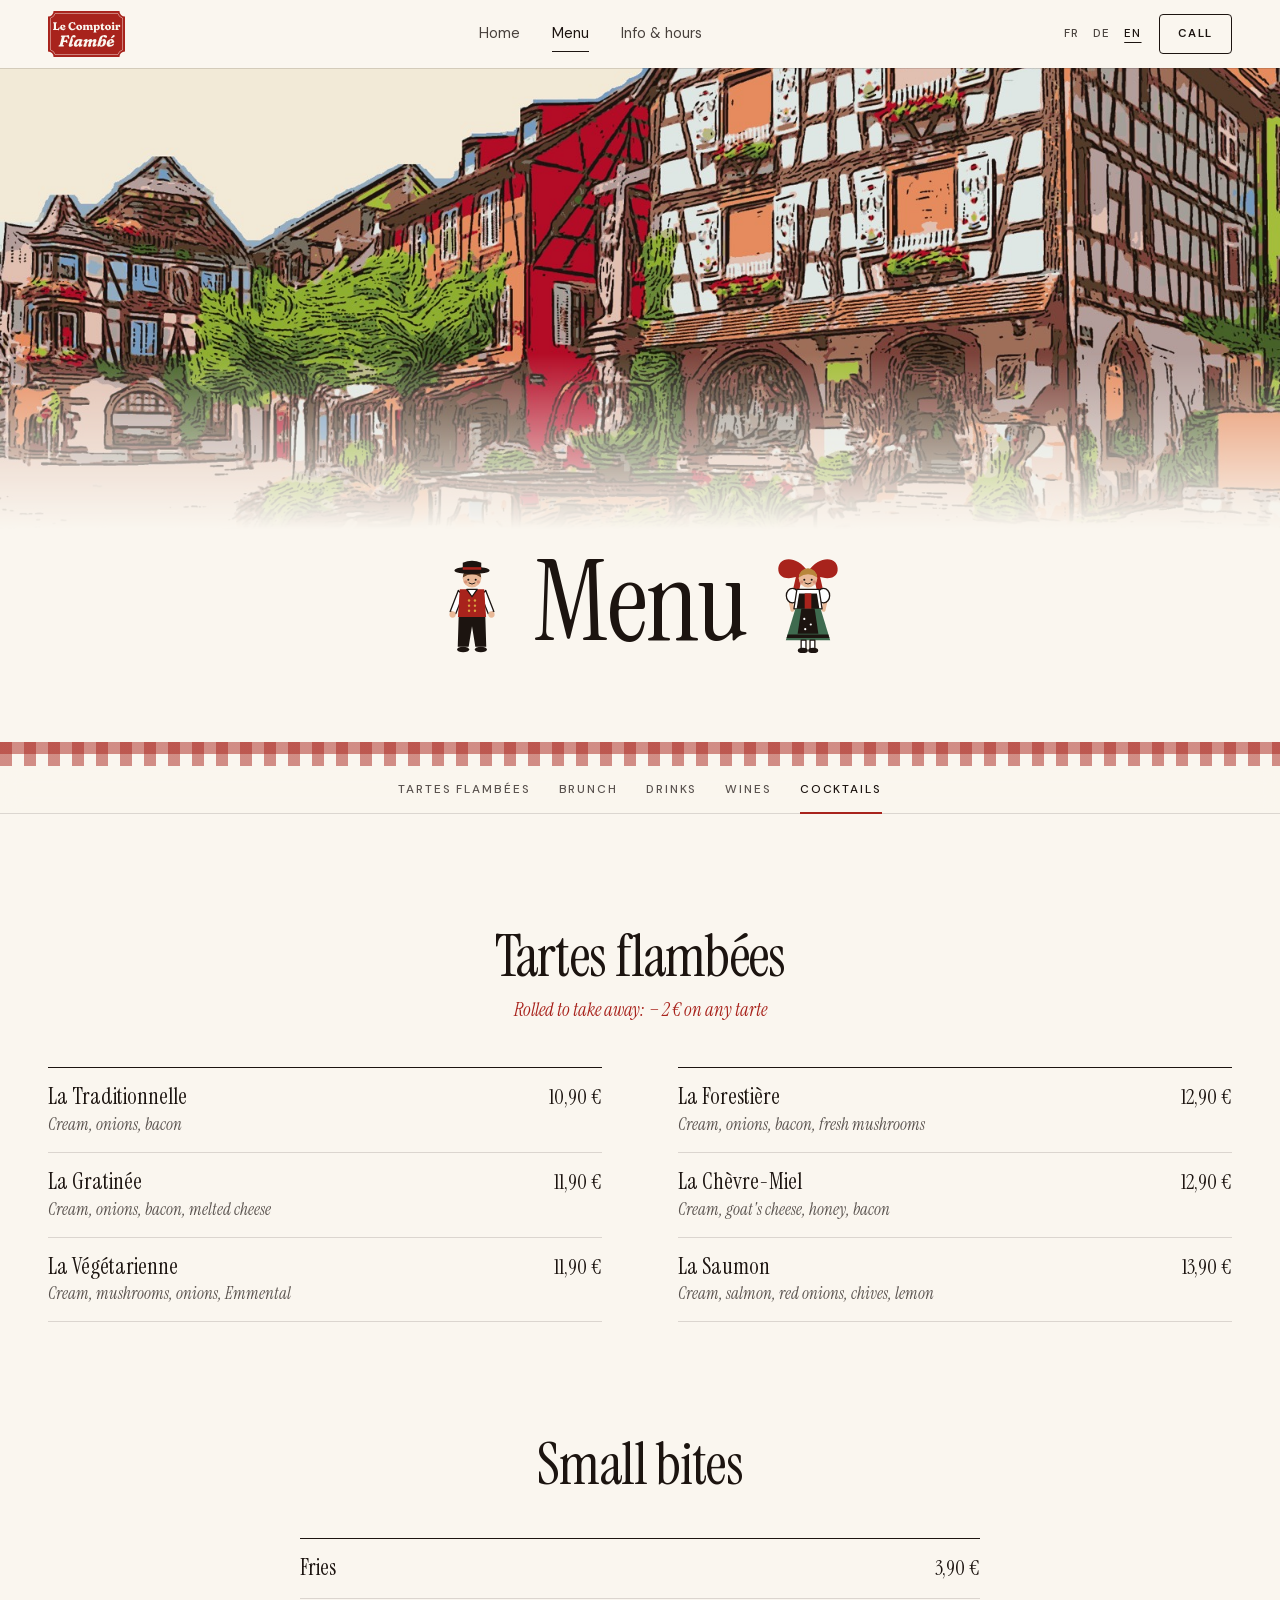
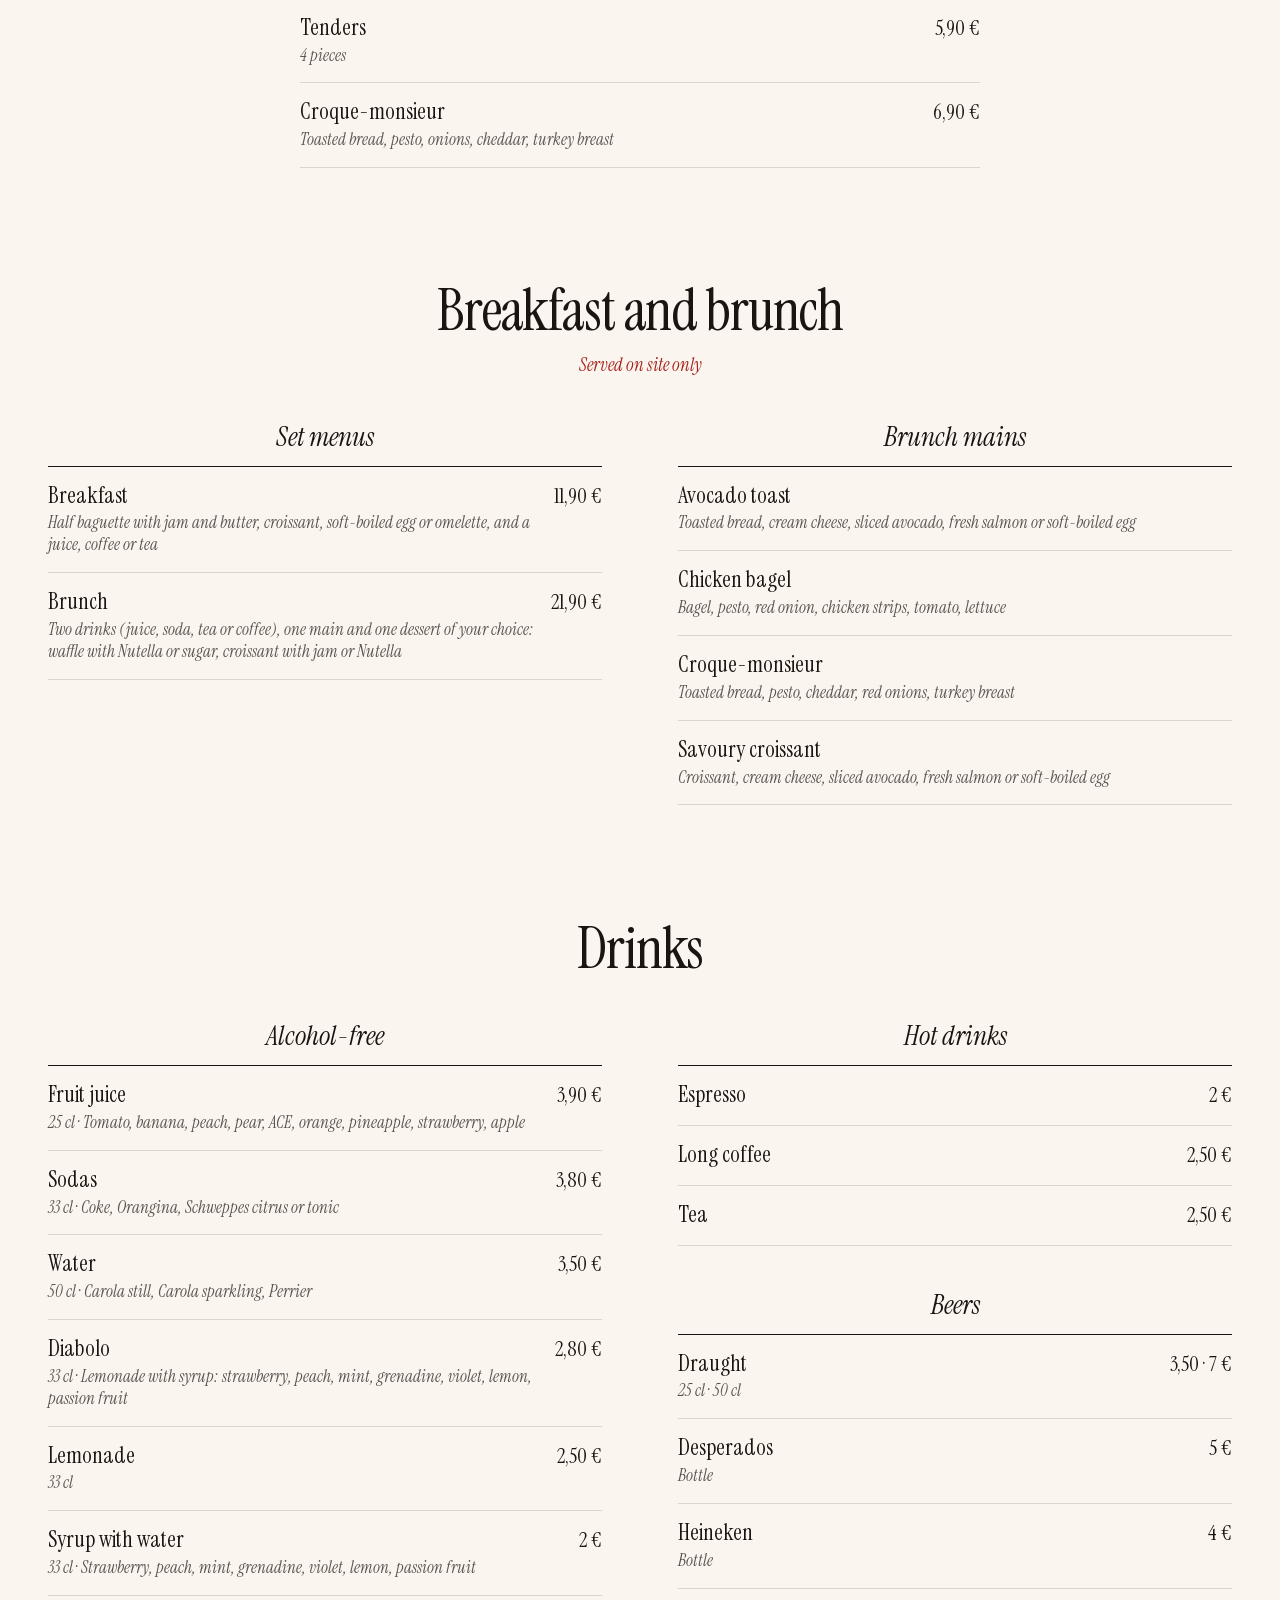
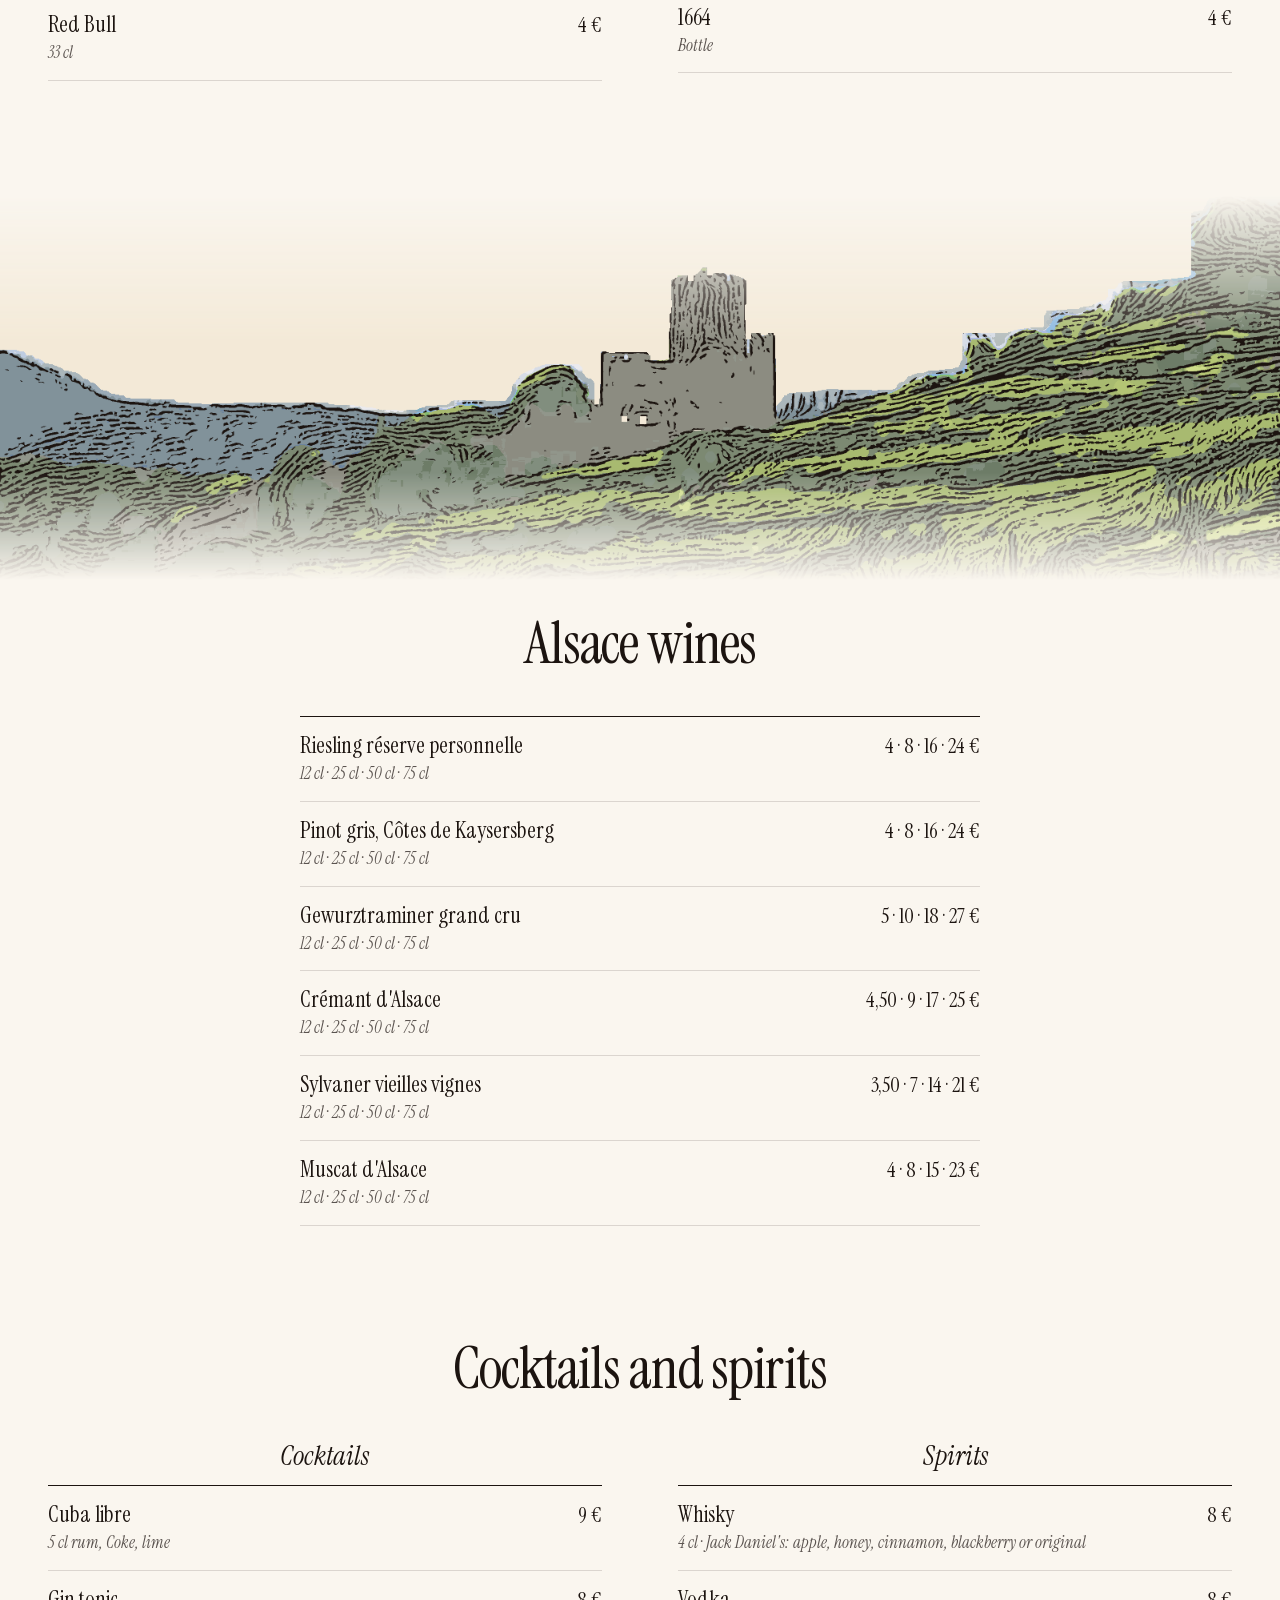
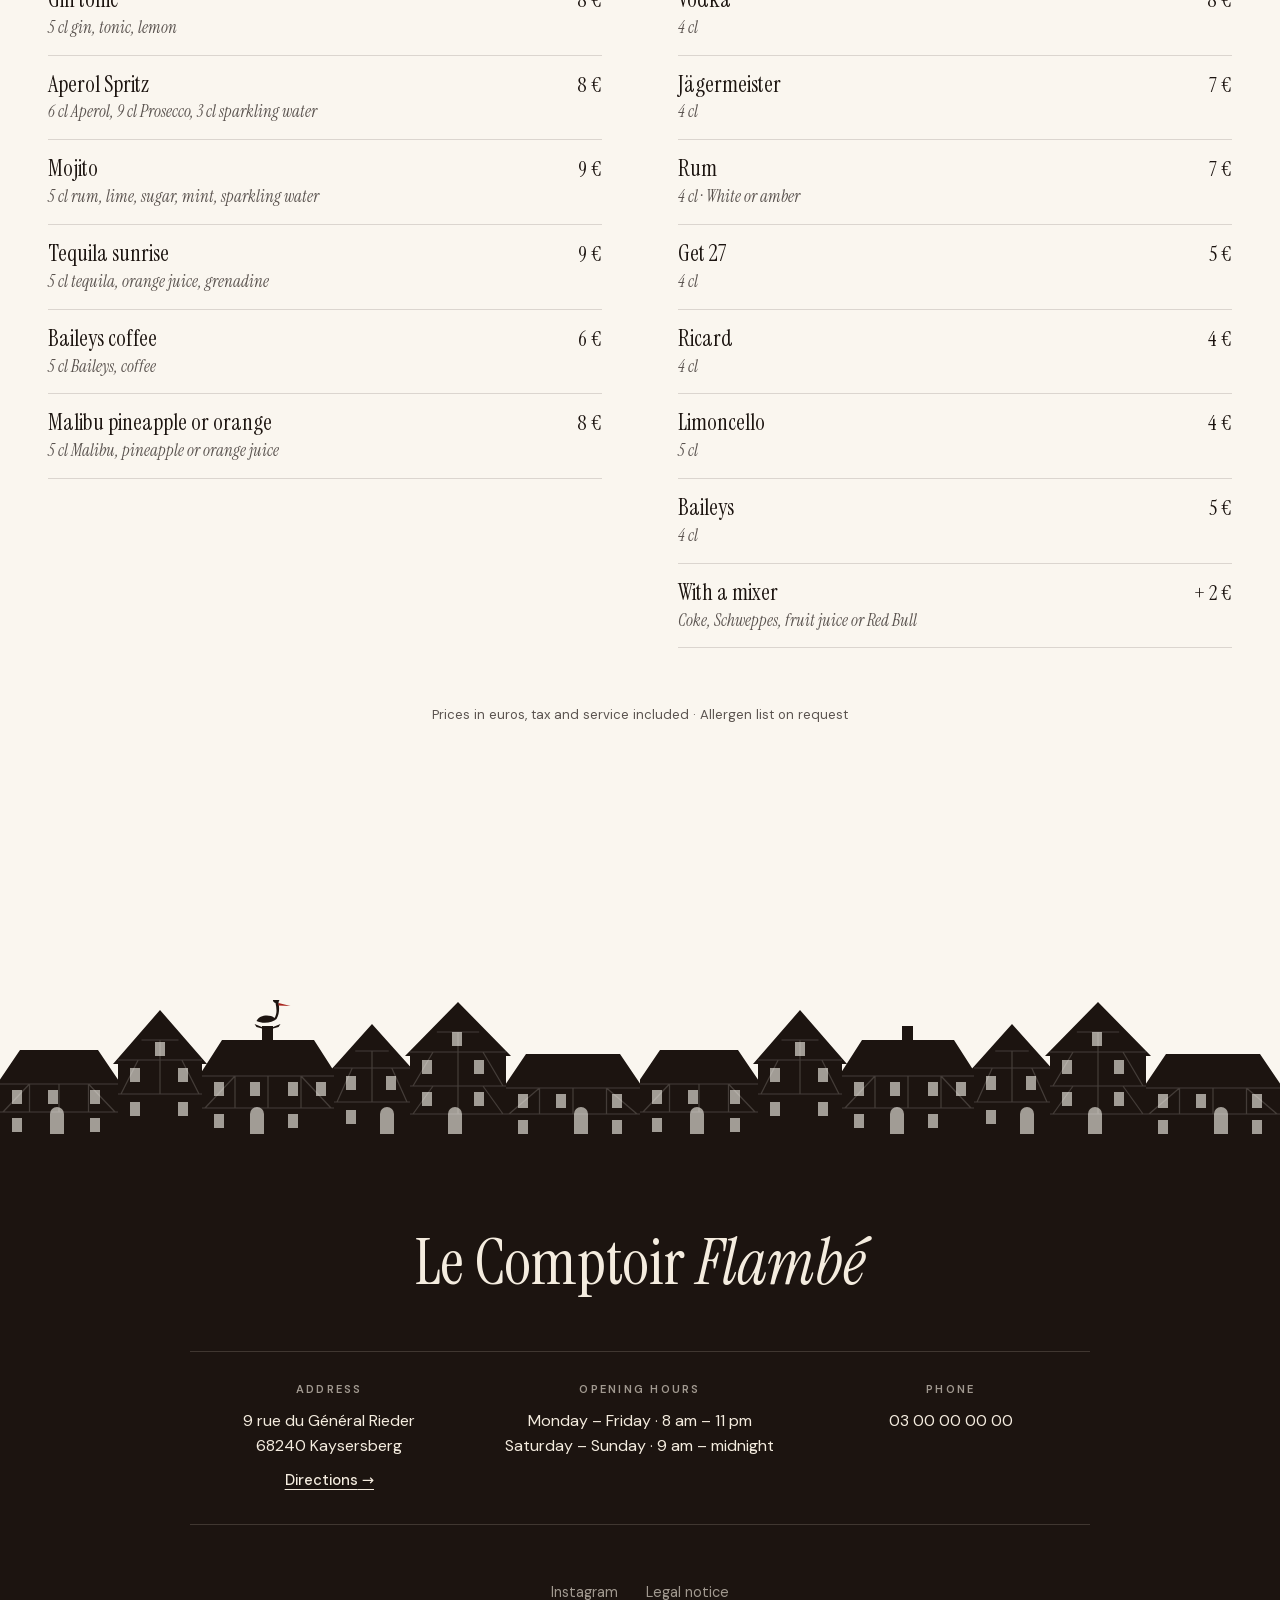
==== carte.html @ 36775214 "Logo en enseigne dans l'en-tête, icône d'onglet à la cigogne, aperçu de partage Co-Authored-By: Clau" ====
<!doctype html>
<html lang="fr">
<head>
  <meta charset="utf-8">
  <meta name="viewport" content="width=device-width, initial-scale=1, viewport-fit=cover">
  <title>La carte · Le Comptoir Flambé, Kaysersberg</title>
  <meta name="description" content="La carte du Comptoir Flambé : tartes flambées au feu de bois, petit déjeuner et brunch, cocktails et vins d'Alsace.">
  <meta name="theme-color" content="#1C1410">

  <!-- Polices chargées avant l'affichage, pour que le texte ne saute pas -->
  <link rel="preload" href="fonts/instrument-serif-normal-latin.woff2" as="font" type="font/woff2" crossorigin>
  <link rel="preload" href="fonts/instrument-serif-italic-latin.woff2" as="font" type="font/woff2" crossorigin>
  <link rel="preload" href="fonts/dm-sans-normal-latin.woff2" as="font" type="font/woff2" crossorigin>
  <link rel="icon" href="images/favicon.svg" type="image/svg+xml">
  <link rel="apple-touch-icon" href="images/apple-touch-icon.png">

  <!-- Aperçu affiché quand le lien est partagé (messages, WhatsApp, réseaux) -->
  <meta property="og:type" content="website">
  <meta property="og:site_name" content="Le Comptoir Flambé">
  <meta property="og:locale" content="fr_FR">
  <meta property="og:title" content="La carte · Le Comptoir Flambé, Kaysersberg">
  <meta property="og:description" content="La carte du Comptoir Flambé : tartes flambées au feu de bois, petit déjeuner et brunch, cocktails et vins d'Alsace.">
  <meta property="og:url" content="https://lecomptoirflambe.fr/carte.html">
  <meta property="og:image" content="https://lecomptoirflambe.fr/images/apercu.png">
  <meta property="og:image:width" content="1200">
  <meta property="og:image:height" content="630">
  <meta property="og:image:alt" content="L'enseigne du Comptoir Flambé, Kaysersberg">
  <meta name="twitter:card" content="summary_large_image">
  <link rel="stylesheet" href="style.css">
  <script>document.documentElement.classList.add('js')</script>
</head>
<body>

  <!-- ============ EN-TÊTE ============ -->
  <header class="header is-solid" id="header">
    <a href="index.html" class="brand" aria-label="Le Comptoir Flambé, accueil">
      <img class="brand__logo" src="images/logo-plaque.svg" alt="Le Comptoir Flambé" width="75" height="45">
    </a>
    <nav class="header__nav" aria-label="Navigation principale">
      <a href="index.html" data-de="Startseite" data-en="Home">Accueil</a>
      <a href="carte.html" aria-current="page" data-de="Speisekarte" data-en="Menu">La carte</a>
      <a href="infos.html" data-de="Infos &amp;amp; Öffnungszeiten" data-en="Info &amp;amp; hours">Infos &amp; horaires</a>
    </nav>
    <div class="header__cta">
      <div class="lang-mini" role="group" aria-label="Langue">
        <button type="button" data-lang="fr" aria-pressed="true">FR</button>
        <button type="button" data-lang="de" aria-pressed="false">DE</button>
        <button type="button" data-lang="en" aria-pressed="false">EN</button>
      </div>
      <a href="tel:+33300000000" class="btn btn--line btn--sm" data-de="Anrufen" data-en="Call">Appeler</a>
    </div>
    <button class="burger" type="button" aria-expanded="false" aria-controls="overlay" data-de="Menü" data-en="Menu">Menu</button>
  </header>

  <!-- ============ MENU PLEIN ÉCRAN (mobile) ============ -->
  <div class="overlay" id="overlay" role="dialog" aria-modal="true" aria-label="Menu">
    <div class="overlay__top">
      <a href="index.html" class="brand" aria-label="Le Comptoir Flambé, accueil"><img class="brand__logo" src="images/logo-plaque.svg" alt="Le Comptoir Flambé" width="75" height="45"></a>
      <button class="overlay__close" type="button" data-de="Schließen" data-en="Close">Fermer</button>
    </div>
    <nav class="overlay__nav">
      <a href="index.html" data-de="Startseite" data-en="Home">Accueil</a>
      <a href="carte.html" aria-current="page" data-de="Speisekarte" data-en="Menu">La carte</a>
      <a href="infos.html" data-de="Infos &amp;amp; Öffnungszeiten" data-en="Info &amp;amp; hours">Infos &amp; horaires</a>
    </nav>
    <div class="overlay__info">
      <p>9 rue du Général Rieder · Kaysersberg</p>
      <a href="tel:+33300000000">03 00 00 00 00</a>
      <div class="lang-mini" role="group" aria-label="Langue">
        <button type="button" data-lang="fr" aria-pressed="true">FR</button>
        <button type="button" data-lang="de" aria-pressed="false">DE</button>
        <button type="button" data-lang="en" aria-pressed="false">EN</button>
      </div>
    </div>
    <svg class="village" aria-hidden="true" width="100%" height="160" xmlns="http://www.w3.org/2000/svg"><defs><pattern id="village" width="600" height="160" patternUnits="userSpaceOnUse" x="0" y="0"><g transform="translate(0 8)"><g class="lines"><path d="M0 150V72H90V150"/><path d="M-6 76L45 18L96 76"/><path d="M0 110L90 110"/><path d="M45 72L45 110"/><path d="M0 110L19.8 72"/><path d="M90 110L70.2 72"/><path d="M20.25 49L69.75 49"/><path d="M45 72L45 49"/><rect x="14" y="82" width="11" height="15"/><rect x="65" y="82" width="11" height="15"/><rect x="14" y="122" width="11" height="15"/><path d="M52 150V128a8 8 0 0 1 16 0V150"/><path d="M90 150V84H210V150"/><path d="M84 87L110 46H190L216 87"/><path d="M90 118L210 118"/><path d="M120 84L120 118"/><path d="M150 84L150 118"/><path d="M180 84L180 118"/><path d="M90 118L120 84"/><path d="M210 118L180 84"/><path d="M120 118L150 84"/><path d="M180 118L150 84"/><rect x="106" y="92" width="11" height="15"/><rect x="146" y="92" width="11" height="15"/><rect x="184" y="92" width="11" height="15"/><rect x="106" y="126" width="11" height="15"/><rect x="184" y="126" width="11" height="15"/><path d="M168 48V30H179V48"/><path d="M210 150V62H290V150"/><path d="M204 66L250 4L296 66"/><path d="M210 96L290 96"/><path d="M210 124L290 124"/><path d="M250 62L250 96"/><path d="M210 96L227.6 62"/><path d="M290 96L272.4 62"/><path d="M250 96L250 124"/><path d="M210 124L227.6 96"/><path d="M290 124L272.4 96"/><path d="M228 37L272 37"/><path d="M250 62L250 37"/><rect x="222" y="70" width="11" height="15"/><rect x="258" y="70" width="11" height="15"/><rect x="222" y="102" width="11" height="15"/><rect x="258" y="102" width="11" height="15"/><rect x="242" y="130" width="16" height="20"/><path d="M290 150V80H388V150"/><path d="M284 84L339 28L394 84"/><path d="M290 116L388 116"/><path d="M339 80L339 116"/><path d="M290 116L311.56 80"/><path d="M388 116L366.44 80"/><path d="M312.05 58L365.95 58"/><path d="M339 80L339 58"/><rect x="304" y="88" width="11" height="15"/><rect x="363" y="88" width="11" height="15"/><rect x="304" y="124" width="11" height="15"/><rect x="363" y="124" width="11" height="15"/><path d="M388 150V76H528V150"/><path d="M382 79L408 38H508L534 79"/><path d="M388 114L528 114"/><path d="M423 76L423 114"/><path d="M458 76L458 114"/><path d="M493 76L493 114"/><path d="M388 114L423 76"/><path d="M528 114L493 76"/><path d="M423 114L458 76"/><path d="M493 114L458 76"/><rect x="402" y="84" width="11" height="15"/><rect x="440" y="84" width="11" height="15"/><rect x="476" y="84" width="11" height="15"/><rect x="506" y="84" width="11" height="15"/><rect x="402" y="122" width="11" height="15"/><rect x="476" y="122" width="11" height="15"/><path d="M440 150V130a9 9 0 0 1 18 0V150"/><path d="M528 150V86H600V150"/><path d="M522 90L564 36L606 90"/><path d="M528 118L600 118"/><path d="M564 86L564 118"/><path d="M528 118L543.84 86"/><path d="M600 118L584.16 86"/><path d="M544.2 65L583.8 65"/><path d="M564 86L564 65"/><rect x="540" y="94" width="11" height="15"/><rect x="574" y="94" width="11" height="15"/><rect x="556" y="126" width="11" height="15"/><path d="M0 150H600"/></g></g></pattern></defs><rect width="100%" height="160" fill="url(#village)"/><g class="stork" transform="translate(0 8)"><path class="nest" d="M161.5 30q12 6 24 0M160.5 28l7 3M169.5 27l6 4M178.5 27l7 3"/><path class="fill" d="M162.5 23c3-6 13-7 18-3 3-5 2-10 1-15a3.2 3.2 0 1 1 3-1c1 6 1 12-2 17-4 4-14 5-20 2z"/><path class="beak" d="M184.5 5l12 3-12-.6z"/></g></svg>
  </div>

  <main>
    <section class="page-head page-head--art">
      <!-- Illustration de Kaysersberg : son bas se fond dans la page -->
      <img class="page-head__art" src="images/kaysersberg-fontaine.jpg" width="1600" height="800" alt="">
      <div class="titled titled--pair"><h1 data-de="Speisekarte" data-en="Menu">La carte</h1></div>
    </section>

    <div class="kelsch" aria-hidden="true"></div>

    <section class="menu">
      <nav class="chips" aria-label="Catégories de la carte">
        <a href="#tartes" class="chip is-active" data-de="Flammkuchen" data-en="Tartes flambées">Tartes</a>
        <a href="#formules" class="chip" data-de="Brunch" data-en="Brunch">Brunch</a>
        <a href="#boissons" class="chip" data-de="Getränke" data-en="Drinks">Boissons</a>
        <a href="#vins" class="chip" data-de="Weine" data-en="Wines">Vins</a>
        <a href="#cocktails" class="chip">Cocktails</a>
      </nav>

      <!-- Une partie par famille. Traductions : data-de (allemand) et data-en (anglais) sur chaque texte à traduire. -->
      <section class="menu__part" id="tartes">
        <h2 data-de="Flammkuchen" data-en="Tartes flambées">Tartes flambées</h2>
        <p class="menu__sub" data-de="Gerollt zum Mitnehmen: − 2 € auf alle Sorten" data-en="Rolled to take away: − 2 € on any tarte">Roulée à emporter : − 2 € sur toutes les sortes</p>
        <div class="container menu__grid menu__grid--one">
          <div class="menu__col">
            <ul class="dishes">
              <li><div><b>La Traditionnelle</b><small data-de="Sahne, Zwiebeln, Speck" data-en="Cream, onions, bacon">Crème, oignons, lardons</small></div><span>10,90 €</span></li>
              <li><div><b>La Gratinée</b><small data-de="Sahne, Zwiebeln, Speck, überbackener Käse" data-en="Cream, onions, bacon, melted cheese">Crème, oignons, lardons, fromage gratiné</small></div><span>11,90 €</span></li>
              <li><div><b>La Végétarienne</b><small data-de="Sahne, Champignons, Zwiebeln, Emmentaler" data-en="Cream, mushrooms, onions, Emmental">Crème, champignons, oignons, emmental</small></div><span>11,90 €</span></li>
            </ul>
          </div>
          <div class="menu__col">
            <ul class="dishes">
              <li><div><b>La Forestière</b><small data-de="Sahne, Zwiebeln, Speck, frische Champignons" data-en="Cream, onions, bacon, fresh mushrooms">Crème, oignons, lardons, champignons frais</small></div><span>12,90 €</span></li>
              <li><div><b>La Chèvre-Miel</b><small data-de="Sahne, Ziegenkäse, Honig, Speck" data-en="Cream, goat's cheese, honey, bacon">Crème, fromage de chèvre, miel, lardons</small></div><span>12,90 €</span></li>
              <li><div><b>La Saumon</b><small data-de="Sahne, Lachs, rote Zwiebeln, Schnittlauch, Zitrone" data-en="Cream, salmon, red onions, chives, lemon">Crème, saumon, oignons rouges, ciboulette, citron</small></div><span>13,90 €</span></li>
            </ul>
          </div>
        </div>
      </section>

      <section class="menu__part" id="faim">
        <h2 data-de="Kleiner Hunger" data-en="Small bites">Petite faim</h2>
        <div class="container container--narrow">
          <ul class="dishes">
            <li><div><b data-de="Pommes frites" data-en="Fries">Frites</b></div><span>3,90 €</span></li>
            <li><div><b>Tenders</b><small data-de="4 Stück" data-en="4 pieces">4 pièces</small></div><span>5,90 €</span></li>
            <li><div><b>Croque-monsieur</b><small data-de="Toastbrot, Pesto, Zwiebeln, Cheddar, Putenbrust" data-en="Toasted bread, pesto, onions, cheddar, turkey breast">Pain toaster, pesto, oignons, cheddar, blanc de dinde</small></div><span>6,90 €</span></li>
          </ul>
        </div>
      </section>

      <section class="menu__part" id="formules">
        <h2 data-de="Frühstück und Brunch" data-en="Breakfast and brunch">Petit déjeuner et brunch</h2>
        <p class="menu__sub" data-de="Nur vor Ort" data-en="Served on site only">Servis uniquement sur place</p>
        <div class="container menu__grid">
          <div class="menu__col">
            <h3 data-de="Die Menüs" data-en="Set menus">Les formules</h3>
            <ul class="dishes">
              <li><div><b data-de="Frühstück" data-en="Breakfast">Petit déjeuner</b><small data-de="Halbes Baguette mit Konfitüre und Butter, Croissant, weiches Ei oder Omelett, dazu Saft, Kaffee oder Tee" data-en="Half baguette with jam and butter, croissant, soft-boiled egg or omelette, and a juice, coffee or tea">Demi-baguette avec confiture et beurre, croissant, œuf à la coque ou omelette, et un jus, un café ou un thé</small></div><span>11,90 €</span></li>
              <li><div><b>Brunch</b><small data-de="Zwei Getränke (Saft, Softdrink, Tee oder Kaffee), ein Gericht und ein Dessert nach Wahl: Waffel mit Nutella oder Zucker, Croissant mit Konfitüre oder Nutella" data-en="Two drinks (juice, soda, tea or coffee), one main and one dessert of your choice: waffle with Nutella or sugar, croissant with jam or Nutella">Deux boissons (jus, soda, thé ou café), un plat et un dessert au choix : gaufre Nutella ou sucrée, croissant confiture ou Nutella</small></div><span>21,90 €</span></li>
            </ul>
          </div>
          <div class="menu__col">
            <h3 data-de="Brunch-Gerichte zur Wahl" data-en="Brunch mains">Les plats du brunch</h3>
            <ul class="dishes">
              <li><div><b>Avocado toast</b><small data-de="Geröstetes Brot, Frischkäse, Avocadoscheiben, frischer Lachs oder wachsweiches Ei" data-en="Toasted bread, cream cheese, sliced avocado, fresh salmon or soft-boiled egg">Pain grillé, fromage frais, avocat en lamelles, saumon frais ou œuf mollet</small></div></li>
              <li><div><b data-de="Hähnchen-Bagel" data-en="Chicken bagel">Bagel poulet</b><small data-de="Bagel, Pesto, rote Zwiebel, Hähnchenstreifen, Tomate, Salat" data-en="Bagel, pesto, red onion, chicken strips, tomato, lettuce">Pain bagel, pesto, oignon rouge, aiguillettes de poulet, tomate, salade</small></div></li>
              <li><div><b>Croque-monsieur</b><small data-de="Toastbrot, Pesto, Cheddar, rote Zwiebeln, Putenbrust" data-en="Toasted bread, pesto, cheddar, red onions, turkey breast">Pain toaster, pesto, cheddar, oignons rouges, blanc de dinde</small></div></li>
              <li><div><b data-de="Herzhaftes Croissant" data-en="Savoury croissant">Croissant salé</b><small data-de="Croissant, Frischkäse, Avocadoscheiben, frischer Lachs oder wachsweiches Ei" data-en="Croissant, cream cheese, sliced avocado, fresh salmon or soft-boiled egg">Croissant, fromage frais, avocat en lamelles, saumon frais ou œuf mollet</small></div></li>
            </ul>
          </div>
        </div>
      </section>

      <section class="menu__part" id="boissons">
        <h2 data-de="Getränke" data-en="Drinks">Boissons</h2>
        <div class="container menu__grid">
          <div class="menu__col">
            <h3 data-de="Alkoholfrei" data-en="Alcohol-free">Sans alcool</h3>
            <ul class="dishes">
              <li><div><b data-de="Fruchtsaft" data-en="Fruit juice">Jus de fruits</b><small data-de="25 cl · Tomate, Banane, Pfirsich, Birne, ACE, Orange, Ananas, Erdbeere, Apfel" data-en="25 cl · Tomato, banana, peach, pear, ACE, orange, pineapple, strawberry, apple">25 cl · Tomate, banane, pêche, poire, ACE, orange, ananas, fraise, pomme</small></div><span>3,90 €</span></li>
              <li><div><b data-de="Softdrinks" data-en="Sodas">Soda</b><small data-de="33 cl · Coca, Orangina, Schweppes Agrum oder Tonic" data-en="33 cl · Coke, Orangina, Schweppes citrus or tonic">33 cl · Coca, Orangina, Schweppes agrumes ou Tonic</small></div><span>3,80 €</span></li>
              <li><div><b data-de="Wasser" data-en="Water">Eau</b><small data-de="50 cl · Carola still, Carola mit Kohlensäure, Perrier" data-en="50 cl · Carola still, Carola sparkling, Perrier">50 cl · Carola plate, Carola gazeuse, Perrier</small></div><span>3,50 €</span></li>
              <li><div><b>Diabolo</b><small data-de="33 cl · Limonade mit Sirup: Erdbeere, Pfirsich, Minze, Grenadine, Veilchen, Zitrone, Maracuja" data-en="33 cl · Lemonade with syrup: strawberry, peach, mint, grenadine, violet, lemon, passion fruit">33 cl · Fraise, pêche, menthe, grenadine, violette, citron, fruit de la passion</small></div><span>2,80 €</span></li>
              <li><div><b data-de="Limonade" data-en="Lemonade">Limonade</b><small>33 cl</small></div><span>2,50 €</span></li>
              <li><div><b data-de="Sirup mit Wasser" data-en="Syrup with water">Sirop à l'eau</b><small data-de="33 cl · Erdbeere, Pfirsich, Minze, Grenadine, Veilchen, Zitrone, Maracuja" data-en="33 cl · Strawberry, peach, mint, grenadine, violet, lemon, passion fruit">33 cl · Fraise, pêche, menthe, grenadine, violette, citron, fruit de la passion</small></div><span>2 €</span></li>
              <li><div><b>Red Bull</b><small>33 cl</small></div><span>4 €</span></li>
            </ul>
          </div>
          <div class="menu__col">
            <h3 data-de="Heiße Getränke" data-en="Hot drinks">Boissons chaudes</h3>
            <ul class="dishes">
              <li><div><b data-de="Espresso" data-en="Espresso">Expresso</b></div><span>2 €</span></li>
              <li><div><b data-de="Verlängerter Espresso" data-en="Long coffee">Café allongé</b></div><span>2,50 €</span></li>
              <li><div><b data-de="Tee" data-en="Tea">Thé</b></div><span>2,50 €</span></li>
            </ul>
            <h3 data-de="Biere" data-en="Beers">Bières</h3>
            <ul class="dishes">
              <li><div><b data-de="Vom Fass" data-en="Draught">Pression</b><small>25 cl · 50 cl</small></div><span>3,50 · 7 €</span></li>
              <li><div><b>Desperados</b><small data-de="Flasche" data-en="Bottle">Bouteille</small></div><span>5 €</span></li>
              <li><div><b>Heineken</b><small data-de="Flasche" data-en="Bottle">Bouteille</small></div><span>4 €</span></li>
              <li><div><b>1664</b><small data-de="Flasche" data-en="Bottle">Bouteille</small></div><span>4 €</span></li>
            </ul>
          </div>
        </div>
      </section>

      <section class="menu__part" id="vins">
        <!-- Le château de Kaysersberg au-dessus des vignes -->
        <img class="menu__art" src="images/kaysersberg-chateau.png" width="1600" height="900" alt="" loading="lazy">
        <h2 data-de="Elsässer Weine" data-en="Alsace wines">Vins d'Alsace</h2>
        <div class="container container--narrow">
          <ul class="dishes">
            <li><div><b>Riesling réserve personnelle</b><small>12 cl · 25 cl · 50 cl · 75 cl</small></div><span>4 · 8 · 16 · 24 €</span></li>
            <li><div><b>Pinot gris, Côtes de Kaysersberg</b><small>12 cl · 25 cl · 50 cl · 75 cl</small></div><span>4 · 8 · 16 · 24 €</span></li>
            <li><div><b>Gewurztraminer grand cru</b><small>12 cl · 25 cl · 50 cl · 75 cl</small></div><span>5 · 10 · 18 · 27 €</span></li>
            <li><div><b>Crémant d'Alsace</b><small>12 cl · 25 cl · 50 cl · 75 cl</small></div><span>4,50 · 9 · 17 · 25 €</span></li>
            <li><div><b>Sylvaner vieilles vignes</b><small>12 cl · 25 cl · 50 cl · 75 cl</small></div><span>3,50 · 7 · 14 · 21 €</span></li>
            <li><div><b>Muscat d'Alsace</b><small>12 cl · 25 cl · 50 cl · 75 cl</small></div><span>4 · 8 · 15 · 23 €</span></li>
          </ul>
        </div>
      </section>

      <section class="menu__part" id="cocktails">
        <h2 data-de="Cocktails und Spirituosen" data-en="Cocktails and spirits">Cocktails et alcools</h2>
        <div class="container menu__grid">
          <div class="menu__col">
            <h3>Cocktails</h3>
            <ul class="dishes">
              <li><div><b>Cuba libre</b><small data-de="5 cl Rum, Cola, Limette" data-en="5 cl rum, Coke, lime">5 cl de rhum, Coca, citron vert</small></div><span>9 €</span></li>
              <li><div><b>Gin tonic</b><small data-de="5 cl Gin, Tonic, Zitrone" data-en="5 cl gin, tonic, lemon">5 cl de gin, tonic, citron</small></div><span>8 €</span></li>
              <li><div><b>Aperol Spritz</b><small data-de="6 cl Aperol, 9 cl Prosecco, 3 cl Sprudelwasser" data-en="6 cl Aperol, 9 cl Prosecco, 3 cl sparkling water">6 cl d'Aperol, 9 cl de Prosecco, 3 cl d'eau gazeuse</small></div><span>8 €</span></li>
              <li><div><b>Mojito</b><small data-de="5 cl Rum, Limette, Zucker, Minze, Sprudelwasser" data-en="5 cl rum, lime, sugar, mint, sparkling water">5 cl de rhum, citron vert, sucre, menthe, eau gazeuse</small></div><span>9 €</span></li>
              <li><div><b>Tequila sunrise</b><small data-de="5 cl Tequila, Orangensaft, Grenadine" data-en="5 cl tequila, orange juice, grenadine">5 cl de tequila, jus d'orange, grenadine</small></div><span>9 €</span></li>
              <li><div><b data-de="Baileys Kaffee" data-en="Baileys coffee">Baileys café</b><small data-de="5 cl Baileys, Kaffee" data-en="5 cl Baileys, coffee">5 cl de Baileys, café</small></div><span>6 €</span></li>
              <li><div><b data-de="Malibu Ananas oder Orange" data-en="Malibu pineapple or orange">Malibu ananas ou orange</b><small data-de="5 cl Malibu, Ananas- oder Orangensaft" data-en="5 cl Malibu, pineapple or orange juice">5 cl de Malibu, jus d'ananas ou jus d'orange</small></div><span>8 €</span></li>
            </ul>
          </div>
          <div class="menu__col">
            <h3 data-de="Spirituosen" data-en="Spirits">Alcools</h3>
            <ul class="dishes">
              <li><div><b>Whisky</b><small data-de="4 cl · Jack Daniel's: Apfel, Honig, Zimt, Brombeere oder Original" data-en="4 cl · Jack Daniel's: apple, honey, cinnamon, blackberry or original">4 cl · Jack Daniel's : pomme, miel, cannelle, mûre ou original</small></div><span>8 €</span></li>
              <li><div><b data-de="Wodka" data-en="Vodka">Vodka</b><small>4 cl</small></div><span>8 €</span></li>
              <li><div><b>Jägermeister</b><small>4 cl</small></div><span>7 €</span></li>
              <li><div><b data-de="Rum" data-en="Rum">Rhum</b><small data-de="4 cl · Weiß oder braun" data-en="4 cl · White or amber">4 cl · Blanc ou ambré</small></div><span>7 €</span></li>
              <li><div><b>Get 27</b><small>4 cl</small></div><span>5 €</span></li>
              <li><div><b>Ricard</b><small>4 cl</small></div><span>4 €</span></li>
              <li><div><b>Limoncello</b><small>5 cl</small></div><span>4 €</span></li>
              <li><div><b>Baileys</b><small>4 cl</small></div><span>5 €</span></li>
              <li><div><b data-de="Mit Softdrink" data-en="With a mixer">Avec un soft</b><small data-de="Coca, Schweppes, Fruchtsaft oder Red Bull" data-en="Coke, Schweppes, fruit juice or Red Bull">Coca, Schweppes, jus de fruits ou Red Bull</small></div><span>+ 2 €</span></li>
            </ul>
          </div>
        </div>
      </section>

      <p class="menu__note" data-de="Endpreise in Euro · Allergenliste auf Anfrage" data-en="Prices in euros, tax and service included · Allergen list on request">Prix nets en euros · Liste des allergènes sur demande</p>
    </section>
  </main>

  <!-- ============ VILLAGE + CIGOGNE EN VOL ============ -->
  <div class="skyline" aria-hidden="true">
    <svg class="stork-fly" viewBox="0 0 100 50"><path class="wing-back" d="M50 30C53 22 58 15 64 10l2 2.5 1.5-3 1.5 3.5 2.5-2-.5 4 2.5-.5C70 20 66 25 62 30z"/><path d="M34 29c7-4 21-5 30-1 3 1.4 3 3.4 0 4.4-9 3-22 2.6-30-.4z"/><path d="M36 30.4c-6-.8-11-1.3-16-1.2-1.6 0-2.6-.5-3.6-1.3-1.2-.9-3-.5-3.3 1-.3 1.4.9 2.4 2.4 2.6 1.4.2 2.6.2 3.8.5 5.4 1.2 11 1.6 17.4 1.4z"/><path class="wing-front" d="M38 30C40 19 45 10 52 3l2 3.5L56 1l2 4.5L61 1.5l1 5 3-2.5-.4 4.5 3-.8C64 17 60 24 59 30z"/><path class="beak" d="M13.6 27.6 1 29.6l12.8.8z"/><path class="legs" d="M63 31.2 92 32M63 32.2 92 34.2"/></svg>
    <svg class="skyline__houses" width="100%" height="136" xmlns="http://www.w3.org/2000/svg"><defs><pattern id="skyline" width="640" height="136" patternUnits="userSpaceOnUse"><g transform="translate(0 2)"><path class="body" d="M-5 85L20 48H98L123 85H118V132H0V85zM113 62L160 8L207 62H202V132H118V62zM197 77L222 38H314L339 77H334V132H202V77zM262 40V24h11V40zM329 70L372 22L415 70H410V132H334V70zM405 54L458 0L511 54H506V132H410V54zM501 89L526 52H620L645 89H640V132H506V89zM0 132h640v2H0z"/><path class="timber" d="M0 82H118M0 110H118M29.5 82V110M59 82V110M88.5 82V110M3 110L29.5 82M115 110L88.5 82M118 92H202M118 58H202M160 58V92M121 92L138.16 58M199 92L181.84 58M141.52 38H178.48M160 38V58M202 74H334M202 106H334M235 74V106M268 74V106M301 74V106M205 106L235 74M331 106L301 74M334 100H410M334 66H410M372 66V100M337 100L352.24 66M407 100L391.76 66M355.28 49H388.72M372 49V66M410 84H506M410 112H506M410 50H506M458 50V84M413 84L433.04 50M503 84L482.96 50M458 84V112M413 112L433.04 84M503 112L482.96 84M436.88 30H479.12M458 30V50M506 86H640M506 112H640M539.5 86V112M573 86V112M606.5 86V112M509 112L539.5 86M637 112L606.5 86"/><path class="win" d="M12 88h10v14h-10zM48 88h10v14h-10zM90 88h10v14h-10zM12 116h10v14h-10zM90 116h10v14h-10zM50 132v-20a7 7 0 0 1 14 0v20zM130 66h10v14h-10zM178 66h10v14h-10zM130 100h10v14h-10zM178 100h10v14h-10zM155 40h10v14h-10zM214 80h10v14h-10zM250 80h10v14h-10zM288 80h10v14h-10zM316 80h10v14h-10zM214 112h10v14h-10zM288 112h10v14h-10zM250 132v-20a7 7 0 0 1 14 0v20zM346 74h10v14h-10zM386 74h10v14h-10zM346 108h10v14h-10zM380 132v-20a7 7 0 0 1 14 0v20zM422 58h10v14h-10zM474 58h10v14h-10zM422 90h10v14h-10zM474 90h10v14h-10zM452 30h10v14h-10zM448 132v-20a7 7 0 0 1 14 0v20zM518 92h10v14h-10zM556 92h10v14h-10zM612 92h10v14h-10zM518 118h10v14h-10zM612 118h10v14h-10zM574 132v-20a7 7 0 0 1 14 0v20z"/></g></pattern></defs><rect width="100%" height="136" fill="url(#skyline)"/><g class="nest-stork" transform="translate(0 2)"><path class="nest" d="M254.5 22q13 7 26 0l-2 3q-11 4-22 0z"/><path d="M256.5 19c3-6 13-7 18-3 3-5 2-10 1-15a3.2 3.2 0 1 1 3-1c1 6 1 12-2 17-4 4-14 5-20 2z"/><path class="beak" d="M278.5 1l12 3-12-.6z"/></g></svg>
  </div>

  <!-- ============ PIED DE PAGE ============ -->
  <footer class="footer">
    <div class="container footer__inner">
      <p class="footer__brand">Le Comptoir <em>Flambé</em></p>
      <div class="footer__cols">
        <div>
          <h3 data-de="Adresse" data-en="Address">Adresse</h3>
          <p>9 rue du Général Rieder<br>68240 Kaysersberg</p>
          <a class="link" href="https://www.google.com/maps/search/?api=1&query=9+rue+du+G%C3%A9n%C3%A9ral+Rieder+68240+Kaysersberg" target="_blank" rel="noopener" data-de="Route" data-en="Directions">Itinéraire</a>
        </div>
        <div>
          <h3 data-de="Öffnungszeiten" data-en="Opening hours">Horaires</h3>
          <p data-de="Montag – Freitag · 8 – 23 Uhr&lt;br&gt;Samstag – Sonntag · 9 Uhr – Mitternacht" data-en="Monday – Friday · 8 am – 11 pm&lt;br&gt;Saturday – Sunday · 9 am – midnight">Lundi – vendredi · 8h – 23h<br>Samedi – dimanche · 9h – minuit</p>
        </div>
        <div>
          <h3 data-de="Telefon" data-en="Phone">Téléphone</h3>
          <!-- Numéro à venir -->
          <p><a href="tel:+33300000000">03 00 00 00 00</a></p>
        </div>
      </div>
      <nav class="footer__links">
        <a href="#">Instagram</a>
        <a href="#" data-de="Impressum" data-en="Legal notice">Mentions légales</a>
      </nav>
    </div>
  </footer>

  <script src="script.js"></script>
</body>
</html>
---- style.css ----
/* =========================================================
   Le Comptoir Flambé — feuille de style
   Couleurs provisoires : à caler sur le logo (variables ci-dessous)
   ========================================================= */
/* ---------- Polices (hébergées sur le site, rien n'est chargé depuis Google) ---------- */
@font-face {
  font-family: 'DM Sans';
  font-style: normal;
  font-weight: 400 600;
  font-display: block;
  src: url("fonts/dm-sans-normal-latin-ext.woff2") format('woff2');
  unicode-range: U+0100-02BA, U+02BD-02C5, U+02C7-02CC, U+02CE-02D7, U+02DD-02FF, U+0304, U+0308, U+0329, U+1D00-1DBF, U+1E00-1E9F, U+1EF2-1EFF, U+2020, U+20A0-20AB, U+20AD-20C0, U+2113, U+2C60-2C7F, U+A720-A7FF;
}
@font-face {
  font-family: 'DM Sans';
  font-style: normal;
  font-weight: 400 600;
  font-display: block;
  src: url("fonts/dm-sans-normal-latin.woff2") format('woff2');
  unicode-range: U+0000-00FF, U+0131, U+0152-0153, U+02BB-02BC, U+02C6, U+02DA, U+02DC, U+0304, U+0308, U+0329, U+2000-206F, U+20AC, U+2122, U+2191, U+2193, U+2212, U+2215, U+FEFF, U+FFFD;
}
@font-face {
  font-family: 'Instrument Serif';
  font-style: italic;
  font-weight: 400;
  font-display: block;
  src: url("fonts/instrument-serif-italic-latin-ext.woff2") format('woff2');
  unicode-range: U+0100-02BA, U+02BD-02C5, U+02C7-02CC, U+02CE-02D7, U+02DD-02FF, U+0304, U+0308, U+0329, U+1D00-1DBF, U+1E00-1E9F, U+1EF2-1EFF, U+2020, U+20A0-20AB, U+20AD-20C0, U+2113, U+2C60-2C7F, U+A720-A7FF;
}
@font-face {
  font-family: 'Instrument Serif';
  font-style: italic;
  font-weight: 400;
  font-display: block;
  src: url("fonts/instrument-serif-italic-latin.woff2") format('woff2');
  unicode-range: U+0000-00FF, U+0131, U+0152-0153, U+02BB-02BC, U+02C6, U+02DA, U+02DC, U+0304, U+0308, U+0329, U+2000-206F, U+20AC, U+2122, U+2191, U+2193, U+2212, U+2215, U+FEFF, U+FFFD;
}
@font-face {
  font-family: 'Instrument Serif';
  font-style: normal;
  font-weight: 400;
  font-display: block;
  src: url("fonts/instrument-serif-normal-latin-ext.woff2") format('woff2');
  unicode-range: U+0100-02BA, U+02BD-02C5, U+02C7-02CC, U+02CE-02D7, U+02DD-02FF, U+0304, U+0308, U+0329, U+1D00-1DBF, U+1E00-1E9F, U+1EF2-1EFF, U+2020, U+20A0-20AB, U+20AD-20C0, U+2113, U+2C60-2C7F, U+A720-A7FF;
}
@font-face {
  font-family: 'Instrument Serif';
  font-style: normal;
  font-weight: 400;
  font-display: block;
  src: url("fonts/instrument-serif-normal-latin.woff2") format('woff2');
  unicode-range: U+0000-00FF, U+0131, U+0152-0153, U+02BB-02BC, U+02C6, U+02DA, U+02DC, U+0304, U+0308, U+0329, U+2000-206F, U+20AC, U+2122, U+2191, U+2193, U+2212, U+2215, U+FEFF, U+FFFD;
}

:root {
  --ink: #1C1410;          /* brun très foncé, bois brûlé */
  --paper: #FAF6EF;        /* crème */
  --red: #A8231C;          /* rouge Alsace */
  --red-dark: #8A1B15;
  --muted: rgba(28, 20, 16, .72);
  --line: rgba(28, 20, 16, .14);
  --on-dark: #F4ECDF;
  --on-dark-muted: rgba(244, 236, 223, .62);
  --on-dark-line: rgba(244, 236, 223, .16);

  --serif: "Instrument Serif", Georgia, serif;
  --sans: "DM Sans", system-ui, -apple-system, sans-serif;

  --radius: 18px;
  --header-h: 68px;
  --gutter: clamp(20px, 4vw, 48px);
  --section: clamp(72px, 11vw, 140px);
}

/* Fondu doux d'une page à l'autre, au lieu d'un changement sec */
@view-transition { navigation: auto; }
::view-transition-old(root), ::view-transition-new(root) { animation-duration: .25s; }
@media (prefers-reduced-motion: reduce) { @view-transition { navigation: none; } }

*, *::before, *::after { box-sizing: border-box; }
html { scroll-behavior: smooth; -webkit-text-size-adjust: 100%; }
body {
  margin: 0;
  background: var(--paper);
  color: var(--ink);
  font: 400 1rem/1.6 var(--sans);
  -webkit-font-smoothing: antialiased;
  overflow-x: hidden;
}
body.is-locked { overflow: hidden; }
img { display: block; max-width: 100%; }
a { color: inherit; }
h1, h2, h3 { margin: 0; font-weight: 400; }
em { font-style: italic; }
button { font: inherit; color: inherit; background: none; border: 0; padding: 0; cursor: pointer; }
:focus-visible { outline: 2px solid currentColor; outline-offset: 3px; }

.container { width: min(1200px, 100% - 2 * var(--gutter)); margin-inline: auto; }
.container--narrow { width: min(680px, 100% - 2 * var(--gutter)); }

/* ---------- Boutons ---------- */
.btn {
  display: inline-flex; align-items: center; justify-content: center;
  min-height: 50px; padding: 0 30px;
  border-radius: 4px; border: 1px solid transparent;
  font: 600 .78rem/1 var(--sans); letter-spacing: .14em; text-transform: uppercase;
  text-decoration: none; white-space: nowrap;
  transition: background .25s, color .25s, border-color .25s, box-shadow .25s, transform .25s;
}
.btn:active { transform: scale(.97); }
.btn--sm { min-height: 40px; padding: 0 18px; font-size: .72rem; }
/* Rouge Alsace avec un filet crème intérieur, comme une plaque d'enseigne */
.btn--red {
  --bg: var(--red);
  background: var(--bg); color: var(--on-dark);
  box-shadow: inset 0 0 0 4px var(--bg), inset 0 0 0 5px rgba(244, 236, 223, .55);
}
.btn--red:hover { --bg: var(--red-dark); }
/* Sur la photo d'accueil : simple cadre crème */
.btn--frame { color: var(--on-dark); border-color: rgba(244, 236, 223, .7); }
.btn--frame:hover { background: var(--on-dark); color: var(--ink); }
.btn--line { border-color: currentColor; }
.btn--line:hover { background: var(--ink); color: var(--paper); border-color: var(--ink); }

/* ---------- Grand titre accompagné de petits personnages en costume alsacien ----------
   Quatre personnages (images/bonhomme-1.svg à 4), tirés au hasard à chaque visite par script.js.
   .titled--pair : un couple encadre le titre, .titled--right : un seul personnage à droite. */
.titled {
  --fig-1: url("images/bonhomme-1.svg"); --fig-2: url("images/bonhomme-2.svg");
  --fig-3: url("images/bonhomme-3.svg"); --fig-4: url("images/bonhomme-4.svg");
  display: flex; align-items: flex-end; gap: clamp(12px, 2vw, 24px);
}
.titled::before, .titled--pair::after {
  content: ""; flex: none; height: clamp(64px, 9vw, 104px); aspect-ratio: 40 / 56;
  background: var(--fig, var(--fig-1)) center bottom/contain no-repeat;
  transform-origin: 50% 100%;
  animation: sway 1.6s ease-in-out .3s both;
}
.titled--pair::after { background-image: var(--fig2, var(--fig-2)); animation-delay: .55s; }
.titled--right::before { order: 2; }
.section-head .titled, .page-head .titled { justify-content: center; max-width: 860px; margin-inline: auto; }
/* Petit salut à l'arrivée */
@keyframes sway { 0%, 100% { transform: rotate(0); } 25% { transform: rotate(-7deg); } 60% { transform: rotate(5deg); } 85% { transform: rotate(-2deg); } }

/* ---------- Nappe à carreaux ---------- */
.kelsch {
  height: 24px;
  background-color: var(--paper);
  background-image:
    linear-gradient(90deg, rgba(168, 35, 28, .5) 50%, transparent 0),
    linear-gradient(rgba(168, 35, 28, .5) 50%, transparent 0);
  background-size: 24px 24px;
}

/* ---------- En-tête ---------- */
.header {
  position: fixed; inset: 0 0 auto; z-index: 50;
  height: var(--header-h);
  display: flex; align-items: center; justify-content: space-between; gap: 24px;
  padding: 0 var(--gutter);
  color: #fff;
  transition: background .35s, color .35s, box-shadow .35s;
}
.header.is-solid {
  background: rgba(250, 246, 239, .92);
  backdrop-filter: blur(12px);
  color: var(--ink);
  box-shadow: 0 1px 0 var(--line);
}
.brand { font: 400 1.6rem/1 var(--serif); text-decoration: none; white-space: nowrap; }
.brand__logo { display: block; height: 46px; width: auto; }
.header__nav { display: flex; gap: 32px; }
.header__nav a { position: relative; font-size: .92rem; text-decoration: none; opacity: .8; transition: opacity .2s; }
.header__nav a:hover, .header__nav a[aria-current] { opacity: 1; }
.header__nav a[aria-current]::after { content: ""; position: absolute; left: 0; right: 0; bottom: -6px; height: 1px; background: currentColor; }
.header__cta { display: flex; align-items: center; gap: 10px; }

.burger {
  display: none;
  font: 500 .74rem/1 var(--sans); letter-spacing: .2em; text-transform: uppercase;
  min-height: 44px; padding: 0 0 0 16px;
}

/* ---------- Menu plein écran ---------- */
.overlay {
  position: fixed; inset: 0; z-index: 70;
  display: flex; flex-direction: column;
  background: var(--ink); color: var(--on-dark);
  visibility: hidden; opacity: 0;
  transition: opacity .35s ease, visibility 0s .35s;
}
.overlay.is-open { visibility: visible; opacity: 1; transition: opacity .35s ease; }
.overlay__top {
  flex: none; height: var(--header-h);
  display: flex; align-items: center; justify-content: space-between;
  padding: 0 var(--gutter);
}
.overlay__close { font: 500 .74rem/1 var(--sans); letter-spacing: .2em; text-transform: uppercase; min-height: 44px; padding: 0 0 0 16px; }
.overlay__nav { flex: 1; display: flex; flex-direction: column; justify-content: center; gap: 6px; padding: 0 var(--gutter); }
.overlay__nav a {
  font: 400 clamp(2.6rem, 12vw, 4rem)/1.15 var(--serif); text-decoration: none;
  opacity: 0; transform: translateY(14px);
  transition: opacity .5s ease, transform .5s cubic-bezier(.2,.7,.2,1);
}
.overlay__nav a[aria-current] { font-style: italic; }
.overlay.is-open .overlay__nav a { opacity: 1; transform: none; }
.overlay.is-open .overlay__nav a:nth-child(2) { transition-delay: .06s; }
.overlay.is-open .overlay__nav a:nth-child(3) { transition-delay: .12s; }
.overlay.is-open .overlay__nav a:nth-child(4) { transition-delay: .18s; }
.overlay__info { flex: none; padding: 0 var(--gutter) 12px; color: var(--on-dark-muted); font-size: .92rem; }
.overlay__info p { margin: 0 0 4px; }
.overlay__info a { color: var(--on-dark); text-decoration: none; }
.overlay .village { flex: none; margin-top: 0; }

/* ---------- Hero ---------- */
.hero {
  position: relative;
  min-height: 100svh;
  display: grid; align-items: end; justify-items: center;
  color: #fff; text-align: center;
  overflow: hidden;
}
.hero__img { position: absolute; inset: 0; width: 100%; height: 100%; object-fit: cover; transform: scale(1.04); animation: heroZoom 14s ease-out forwards; }
/* Voile sombre : assez dense sous le texte pour rester lisible même sur une zone claire de la photo */
.hero__shade { position: absolute; inset: 0; background: linear-gradient(180deg, rgba(20,12,8,.6) 0%, rgba(20,12,8,.2) 25%, rgba(20,12,8,.66) 50%, rgba(20,12,8,.88) 100%); }
.hero__content { position: relative; text-shadow: 0 1px 16px rgba(20, 12, 8, .5); padding: 0 var(--gutter) clamp(48px, 9vh, 96px); max-width: 1000px; }
.hero__kicker { margin: 0 0 14px; font: 600 .74rem/1 var(--sans); letter-spacing: .24em; text-transform: uppercase; }
.hero__title { font: 400 clamp(3.6rem, 12vw, 9.5rem)/.9 var(--serif); letter-spacing: -.02em; }
.hero__title em { display: inline-block; }
.hero__tagline { margin: 22px auto 30px; max-width: 34ch; font-size: clamp(1rem, 1.6vw, 1.15rem); opacity: .9; }
.hero__actions { display: flex; flex-wrap: wrap; justify-content: center; gap: 12px; }

.status { display: inline-flex; align-items: center; gap: 9px; margin: 22px 0 0; font-size: .86rem; opacity: .9; }
.status--ink { color: var(--muted); opacity: 1; }
.status__dot { width: 8px; height: 8px; border-radius: 50%; background: #9aa0a6; }
.status.is-open .status__dot { background: #57B96A; box-shadow: 0 0 0 0 rgba(87,185,106,.6); animation: pulse 2.2s infinite; }
.status.is-closed .status__dot { background: #D9705F; }

@keyframes heroZoom { to { transform: scale(1); } }
@keyframes pulse { 70% { box-shadow: 0 0 0 9px rgba(87,185,106,0); } 100% { box-shadow: 0 0 0 0 rgba(87,185,106,0); } }

/* ---------- Titres ---------- */
h1, h2 { font: 400 clamp(2.6rem, 6.5vw, 5rem)/.98 var(--serif); letter-spacing: -.015em; }
.section-head { text-align: center; margin-bottom: 28px; }
.section-head h2 { font-size: clamp(2.2rem, 5vw, 4rem); }

/* En-tête des pages intérieures */
.page-head { padding: calc(var(--header-h) + clamp(56px, 9vw, 110px)) var(--gutter) clamp(48px, 7vw, 84px); text-align: center; }
.page-head h1 { font-size: clamp(3.2rem, 9vw, 7rem); }
.page-head .status { display: flex; justify-content: center; margin-top: 26px; }
/* En-tête de page illustré, comme sur les cartes imprimées */
.page-head--art { padding-top: var(--header-h); }
.page-head__art {
  width: calc(100% + 2 * var(--gutter)); max-width: none; height: clamp(230px, 36vw, 480px);
  margin: 0 calc(-1 * var(--gutter)) clamp(4px, 1.5vw, 20px);
  object-fit: cover; object-position: center 55%;
  -webkit-mask-image: linear-gradient(to bottom, #000 62%, transparent);
  mask-image: linear-gradient(to bottom, #000 62%, transparent);
}

/* Choix de la langue : FR · DE · EN dans l'en-tête et le menu plein écran */
.lang-mini { display: none; align-items: center; }
.js .lang-mini { display: flex; }
.lang-mini button { min-height: 40px; padding: 0 7px; font: 500 .72rem/1 var(--sans); letter-spacing: .1em; opacity: .78; }
.lang-mini button[aria-pressed="true"] { opacity: 1; text-decoration: underline; text-underline-offset: 5px; }
.overlay .lang-mini { margin: 10px 0 0 -7px; }
.overlay .lang-mini button { min-height: 44px; color: var(--on-dark); }


/* ---------- Plats ---------- */
.dishes { list-style: none; margin: 0; padding: 0; }
.dishes li {
  display: flex; justify-content: space-between; align-items: baseline; gap: 16px;
  padding: 16px 0; border-bottom: 1px solid var(--line);
}
.dishes b { display: block; font-weight: 600; font-size: 1.02rem; }
.dishes small { display: block; margin-top: 2px; color: var(--muted); font-size: .88rem; line-height: 1.45; }
.dishes span { flex: none; font-variant-numeric: tabular-nums; font-weight: 500; }

/* Aperçu sur l'accueil */
.teaser { padding: var(--section) 0; }
.teaser .dishes { border-top: 1px solid var(--ink); }
.teaser__more { margin: 40px 0 0; text-align: center; }

/* ---------- La carte ---------- */
.menu { padding: 0 0 var(--section); }
.chips {
  position: sticky; top: var(--header-h); z-index: 10;
  display: flex; justify-content: center; gap: 28px;
  padding: 0 var(--gutter);
  background: rgba(250, 246, 239, .94); backdrop-filter: blur(10px);
  border-bottom: 1px solid var(--line);
}
.chip {
  padding: 18px 0 16px; border-bottom: 2px solid transparent; margin-bottom: -1px;
  font: 500 .74rem/1 var(--sans); letter-spacing: .16em; text-transform: uppercase;
  text-decoration: none; white-space: nowrap; color: var(--muted);
  transition: color .2s, border-color .2s;
}
.chip:hover, .chip.is-active { color: var(--ink); }
.chip.is-active { border-color: var(--red); }

/* Une partie par famille : grand titre centré, puis une liste seule ou deux colonnes */
.menu__part { padding-top: clamp(64px, 9vw, 120px); scroll-margin-top: calc(var(--header-h) + 20px); }
.menu__part > h2 { padding: 0 var(--gutter); text-align: center; font-size: clamp(2.2rem, 5vw, 3.6rem); }
.menu__sub {
  margin: 14px 0 0; padding: 0 var(--gutter); text-align: center;
  font: 500 .74rem/1.4 var(--sans); letter-spacing: .16em; text-transform: uppercase; color: var(--muted);
}
.menu__part > .container { margin-top: clamp(28px, 4vw, 44px); }
.menu__part .dishes { border-top: 1px solid var(--ink); }
/* Illustration en bandeau : le ciel et le bas se fondent dans la page */
.menu__art {
  width: 100%; height: clamp(190px, 30vw, 400px); margin-bottom: clamp(20px, 3vw, 36px);
  object-fit: cover; object-position: center 45%;
  -webkit-mask-image: linear-gradient(to bottom, transparent, #000 38%, #000 72%, transparent);
  mask-image: linear-gradient(to bottom, transparent, #000 38%, #000 72%, transparent);
}
.menu__grid { display: grid; grid-template-columns: repeat(2, 1fr); gap: clamp(32px, 6vw, 88px); }
.menu__col h3 { margin: 0; padding-bottom: 14px; font: 400 1.7rem/1.1 var(--serif); letter-spacing: 0; }
.menu__col .dishes + h3 { margin-top: 44px; }
/* Les plats, dans l'esprit des cartes imprimées : tout en serif, composition en italique */
.menu__col h3 { text-align: center; font-style: italic; }
.menu__part .dishes b { font: 400 1.4rem/1.2 var(--serif); }
.menu__part .dishes small { margin-top: 3px; font: italic 400 1.05rem/1.3 var(--serif); }
.menu__part .dishes span { font: 400 1.3rem/1.2 var(--serif); }
.menu__sub { font: italic 400 1.15rem/1.3 var(--serif); letter-spacing: 0; text-transform: none; color: var(--red); }
.menu__note { margin: 56px 0 0; padding: 0 var(--gutter); text-align: center; font-size: .82rem; color: var(--muted); }

/* ---------- La maison ---------- */
.house { padding: 0 0 clamp(16px, 3vw, 40px); }
.house__grid { display: grid; grid-template-columns: 1fr 1fr; gap: clamp(32px, 7vw, 110px); align-items: center; }
.house__photo { margin: 0; }
.house__photo img { width: 100%; aspect-ratio: 4 / 5; object-fit: cover; border-radius: var(--radius); }
.house__photo--art img { aspect-ratio: 3 / 2; height: auto; }
.house__text > p { max-width: 46ch; color: var(--muted); font-size: 1.05rem; }
.house__text .titled { margin-bottom: 24px; }
.house__text .btn { margin-top: 20px; }

.pillars { list-style: none; margin: 36px 0 0; padding: 0; border-top: 1px solid var(--line); }
.pillars li { display: grid; grid-template-columns: 200px 1fr; gap: 16px; padding: 16px 0; border-bottom: 1px solid var(--line); }
.pillars b { font-weight: 600; }
.pillars span { color: var(--muted); }

/* ---------- Galerie ---------- */
.gallery { padding: clamp(32px, 5vw, 64px) 0 clamp(16px, 3vw, 40px); }
.gallery__track {
  display: grid; grid-template-columns: repeat(4, 1fr); gap: 12px;
  width: min(1400px, 100% - 2 * var(--gutter)); margin-inline: auto;
}
.gallery__track img { width: 100%; aspect-ratio: 3 / 4; object-fit: cover; border-radius: var(--radius); }

/* ---------- Infos ---------- */
.infos { padding: clamp(48px, 7vw, 88px) 0 clamp(16px, 3vw, 40px); }
.infos__grid { display: grid; grid-template-columns: 1fr 1.1fr; gap: clamp(40px, 7vw, 110px); align-items: start; }
.infos__block { padding: 24px 0; border-top: 1px solid var(--line); }
.infos__block:first-child { border-top-color: var(--ink); }
.infos__block h2 { margin: 0 0 12px; font: 600 .74rem/1 var(--sans); letter-spacing: .2em; text-transform: uppercase; color: var(--muted); }
.infos__block p { margin: 0 0 10px; font-size: 1.1rem; }
.link { font-weight: 500; text-underline-offset: 4px; }
.link::after { content: " →"; }
.infos__phone { font: 400 2.2rem/1.2 var(--serif); text-decoration: none; }
.hours { width: 100%; max-width: 380px; border-collapse: collapse; }
.hours th, .hours td { padding: 5px 0; font-weight: 400; text-align: left; color: var(--muted); }
.hours td { text-align: right; font-variant-numeric: tabular-nums; }
.hours tr.is-today th, .hours tr.is-today td { color: var(--ink); font-weight: 600; }
.hours tr.is-today th::after { content: " · aujourd'hui"; font-weight: 400; color: var(--muted); }
html[lang="de"] .hours tr.is-today th::after { content: " · heute"; }
html[lang="en"] .hours tr.is-today th::after { content: " · today"; }
.infos__map > * { display: block; width: 100%; aspect-ratio: 4 / 4.2; border-radius: var(--radius); }
.infos__map iframe { border: 0; filter: grayscale(1) sepia(.25) contrast(1.05); }
.map-consent {
  display: flex; flex-direction: column; align-items: center; justify-content: center; gap: 20px;
  padding: 24px; border: 1px solid var(--line); text-align: center;
}
.map-consent p { margin: 0; max-width: 30ch; color: var(--muted); font-size: .92rem; }
html:not(.js) .infos__map { display: none; }

/* ---------- Village en silhouette + cigogne en vol ---------- */
.skyline { position: relative; height: clamp(210px, 22vw, 270px); overflow: hidden; color: var(--ink); }
.skyline__houses { position: absolute; left: 0; bottom: -1px; }
.skyline .body, .skyline .nest-stork path { fill: currentColor; }
.skyline .timber { fill: none; stroke: var(--paper); stroke-width: 1.2; opacity: .18; }
.skyline .win { fill: var(--paper); opacity: .6; }
.skyline .nest-stork .beak, .stork-fly .beak { fill: var(--red); }

.stork-fly {
  position: absolute; left: 0; top: 14%;
  width: clamp(72px, 7vw, 104px);
  fill: currentColor; overflow: visible;
  transform: translateX(105vw);
  animation: fly 34s linear infinite paused;
}
.skyline.is-in .stork-fly { animation-play-state: running; }
.stork-fly .legs { fill: none; stroke: var(--red); stroke-width: 1.1; stroke-linecap: round; }
.stork-fly .wing-front, .stork-fly .wing-back {
  transform-box: fill-box; transform-origin: 30% 100%;
  animation: flap 1.5s ease-in-out infinite;
}
.stork-fly .wing-back { opacity: .5; animation-delay: -.15s; }

/* Elle traverse le ciel en 17 s, puis disparaît le même temps avant de repasser */
@keyframes fly {
  0%   { transform: translate(105vw, 0); }
  20%  { transform: translate(60vw, -12px); }
  50%  { transform: translate(-140px, 6px); }
  100% { transform: translate(-140px, 6px); }
}
@keyframes flap { 50% { transform: scaleY(.55) skewX(8deg); } }

/* ---------- Pied de page ---------- */
.footer { background: var(--ink); color: var(--on-dark); text-align: center; }
.footer__inner { padding: clamp(56px, 8vw, 96px) 0 40px; }
.footer__brand { margin: 0; font: 400 clamp(2.4rem, 6vw, 4rem)/1 var(--serif); }
.footer__cols {
  display: grid; grid-template-columns: repeat(3, 1fr); gap: 32px;
  max-width: 900px; margin: clamp(36px, 5vw, 56px) auto;
  padding: 32px 0; border-block: 1px solid var(--on-dark-line);
}
.footer__cols h3 { margin: 0 0 12px; font: 600 .7rem/1 var(--sans); letter-spacing: .2em; text-transform: uppercase; color: var(--on-dark-muted); }
.footer__cols p { margin: 0 0 8px; }
.footer__cols a { text-decoration: none; }
.footer__cols .link { text-decoration: underline; font-size: .92rem; }
.footer__links { display: flex; justify-content: center; gap: 28px; font-size: .9rem; }
.footer__links a { color: var(--on-dark-muted); text-decoration: none; }
.footer__links a:hover { color: var(--on-dark); }

/* Village à colombages, dessiné au trait (bas du menu plein écran) */
.village { display: block; margin-top: 8px; color: var(--on-dark); }
.village .lines { fill: none; stroke: currentColor; stroke-width: 1.3; opacity: .3; }
.village .stork .fill { fill: currentColor; opacity: .75; }
.village .stork .nest { fill: none; stroke: currentColor; stroke-width: 1.3; opacity: .5; }
.village .stork .beak { fill: var(--red); }

/* ---------- Apparition au scroll ---------- */
.js .reveal { opacity: 0; transform: translateY(24px); transition: opacity .9s ease, transform .9s cubic-bezier(.2,.7,.2,1); }
.js .reveal.is-in { opacity: 1; transform: none; }

/* =========================================================
   Responsive
   ========================================================= */
@media (max-width: 960px) {
  .header__nav { display: none; }
  .burger { display: block; }
  .house__grid, .infos__grid { grid-template-columns: 1fr; }
  .infos__map > * { aspect-ratio: 16 / 10; }
}

@media (max-width: 680px) {
  :root { --header-h: 62px; }
  .header__cta { display: none; }
  .brand { font-size: 1.45rem; }
  .brand__logo { height: 42px; }
  .hero__title { line-height: .92; }
  .btn { min-height: 48px; padding: 0 26px; }
  .chips { justify-content: space-between; gap: 16px; overflow-x: auto; scrollbar-width: none; }
  .chips::-webkit-scrollbar { display: none; }
  .menu__grid { grid-template-columns: 1fr; gap: 44px; }
  /* Une même liste coupée en deux colonnes : elle se recolle sur téléphone */
  .menu__grid--one { gap: 0; }
  .menu__grid--one .menu__col + .menu__col .dishes { border-top: 0; }
  .pillars li { grid-template-columns: 1fr; gap: 2px; }
  .gallery__track {
    display: flex; overflow-x: auto; scroll-snap-type: x mandatory; scrollbar-width: none;
    width: 100%; padding: 0 var(--gutter); scroll-padding: 0 var(--gutter);
  }
  .gallery__track::-webkit-scrollbar { display: none; }
  .gallery__track img { flex: 0 0 76%; scroll-snap-align: start; }
  .infos__map > * { aspect-ratio: 1; }
  .footer__cols { grid-template-columns: 1fr; gap: 28px; }
}

@media (prefers-reduced-motion: reduce) {
  html { scroll-behavior: auto; }
  .hero__img { animation: none; transform: none; }
  .status.is-open .status__dot { animation: none; }
  .js .reveal { opacity: 1; transform: none; transition: none; }
  .overlay, .overlay__nav a { transition: none; }
  .stork-fly { animation: none; transform: translate(62vw, 0); }
  .titled::before, .titled--pair::after { animation: none; }
  .stork-fly .wing-front, .stork-fly .wing-back { animation: none; }
}
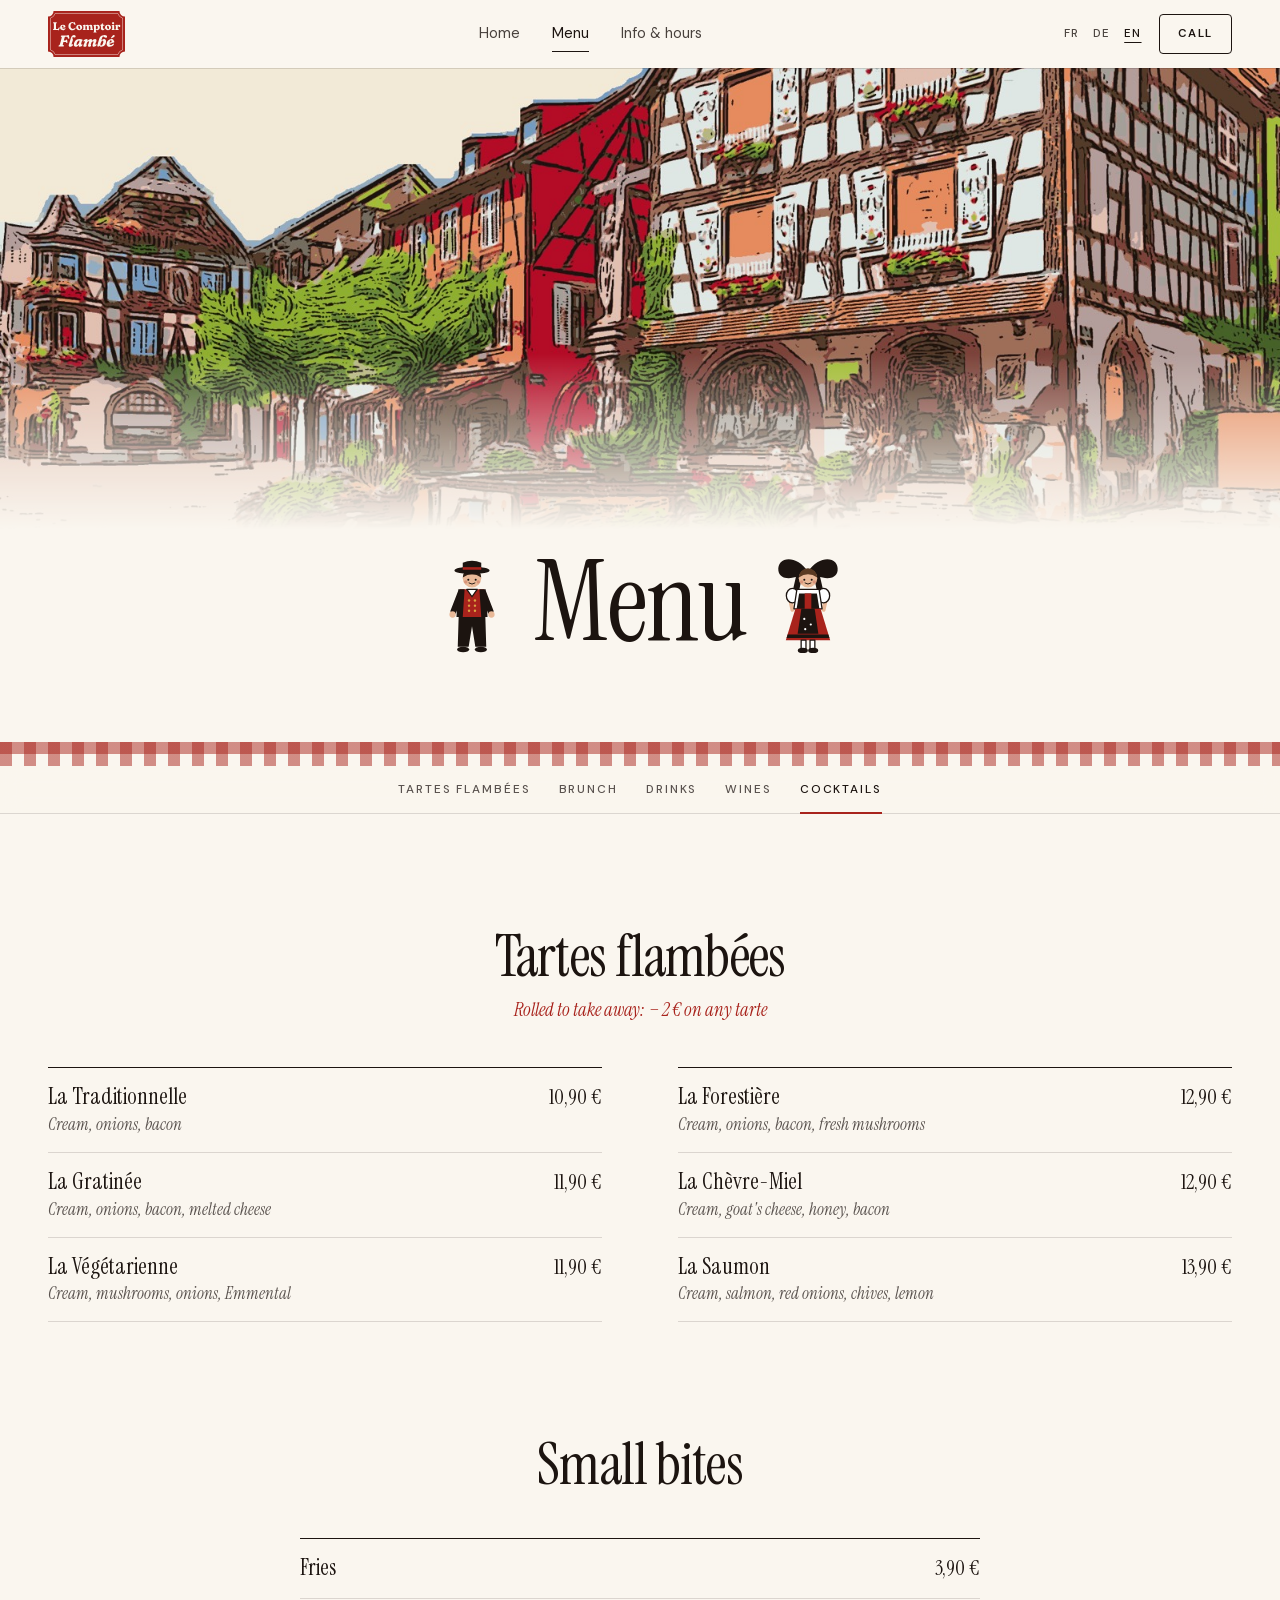
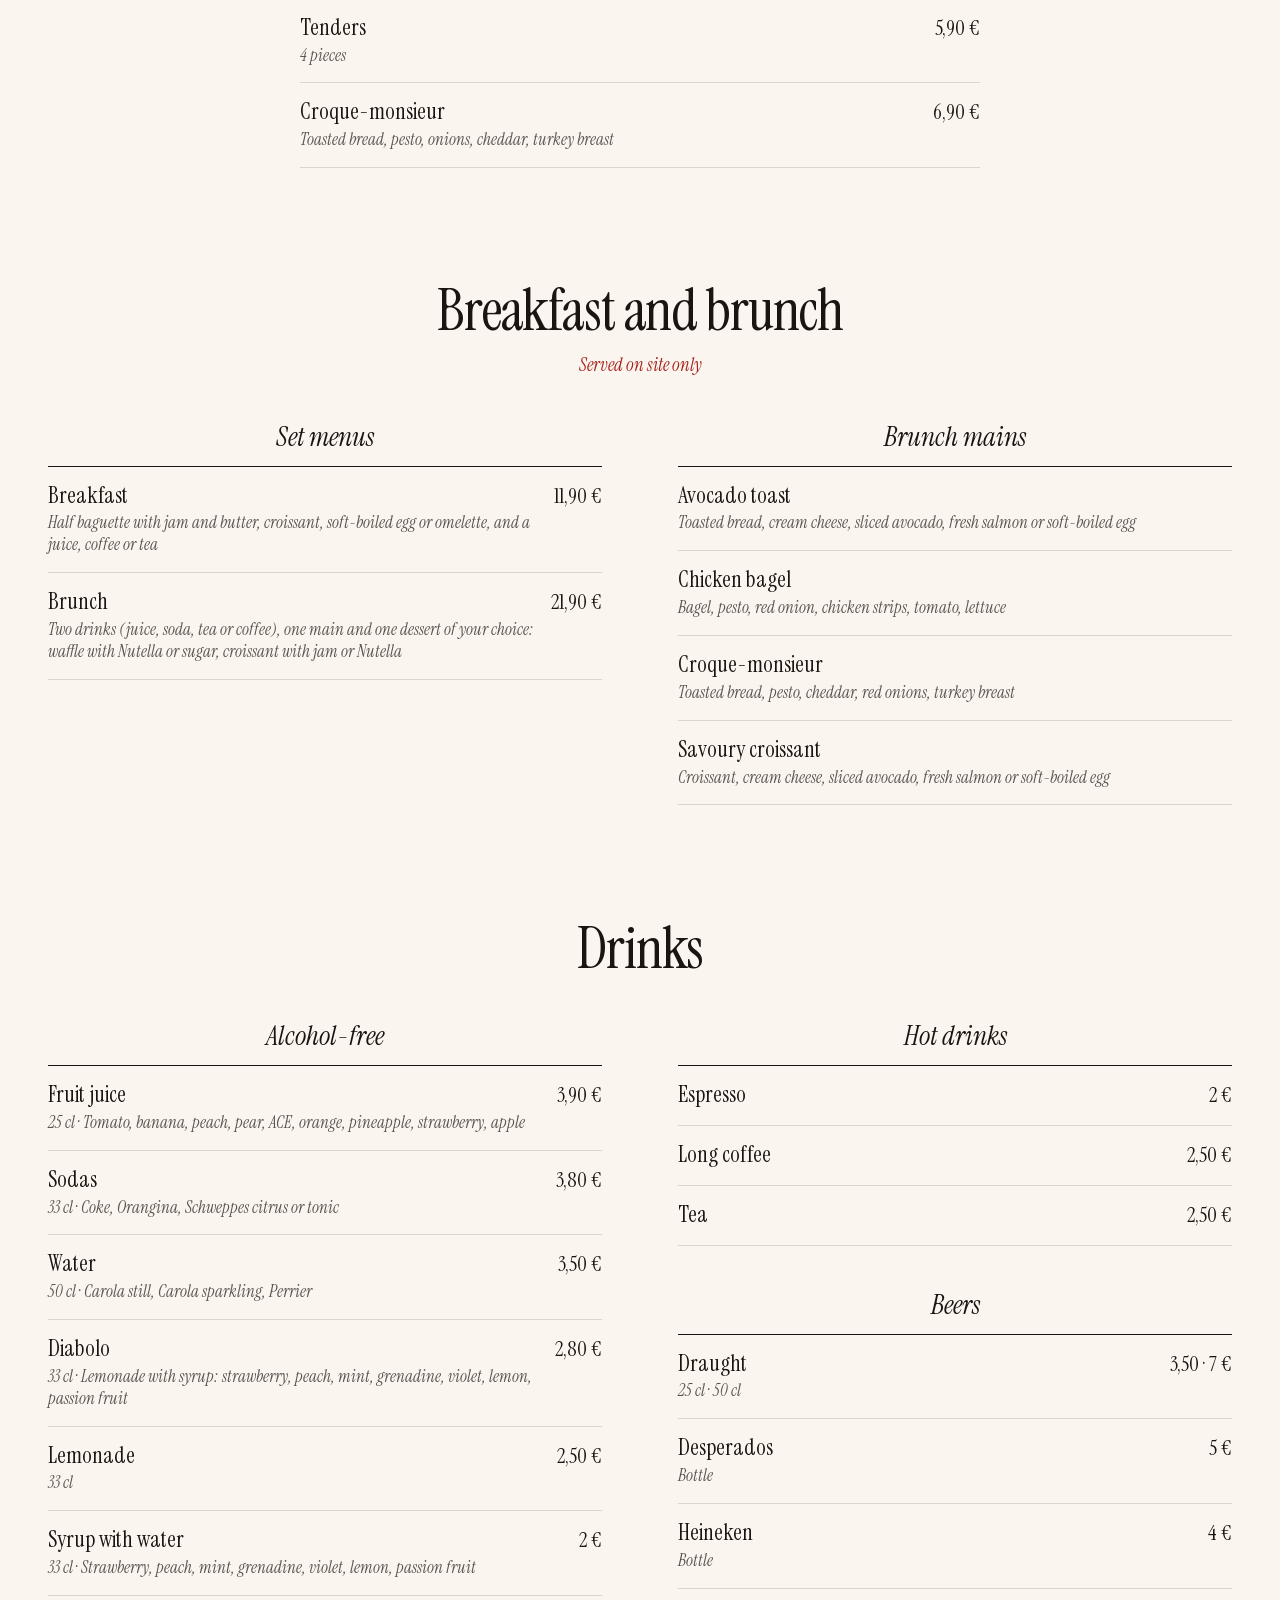
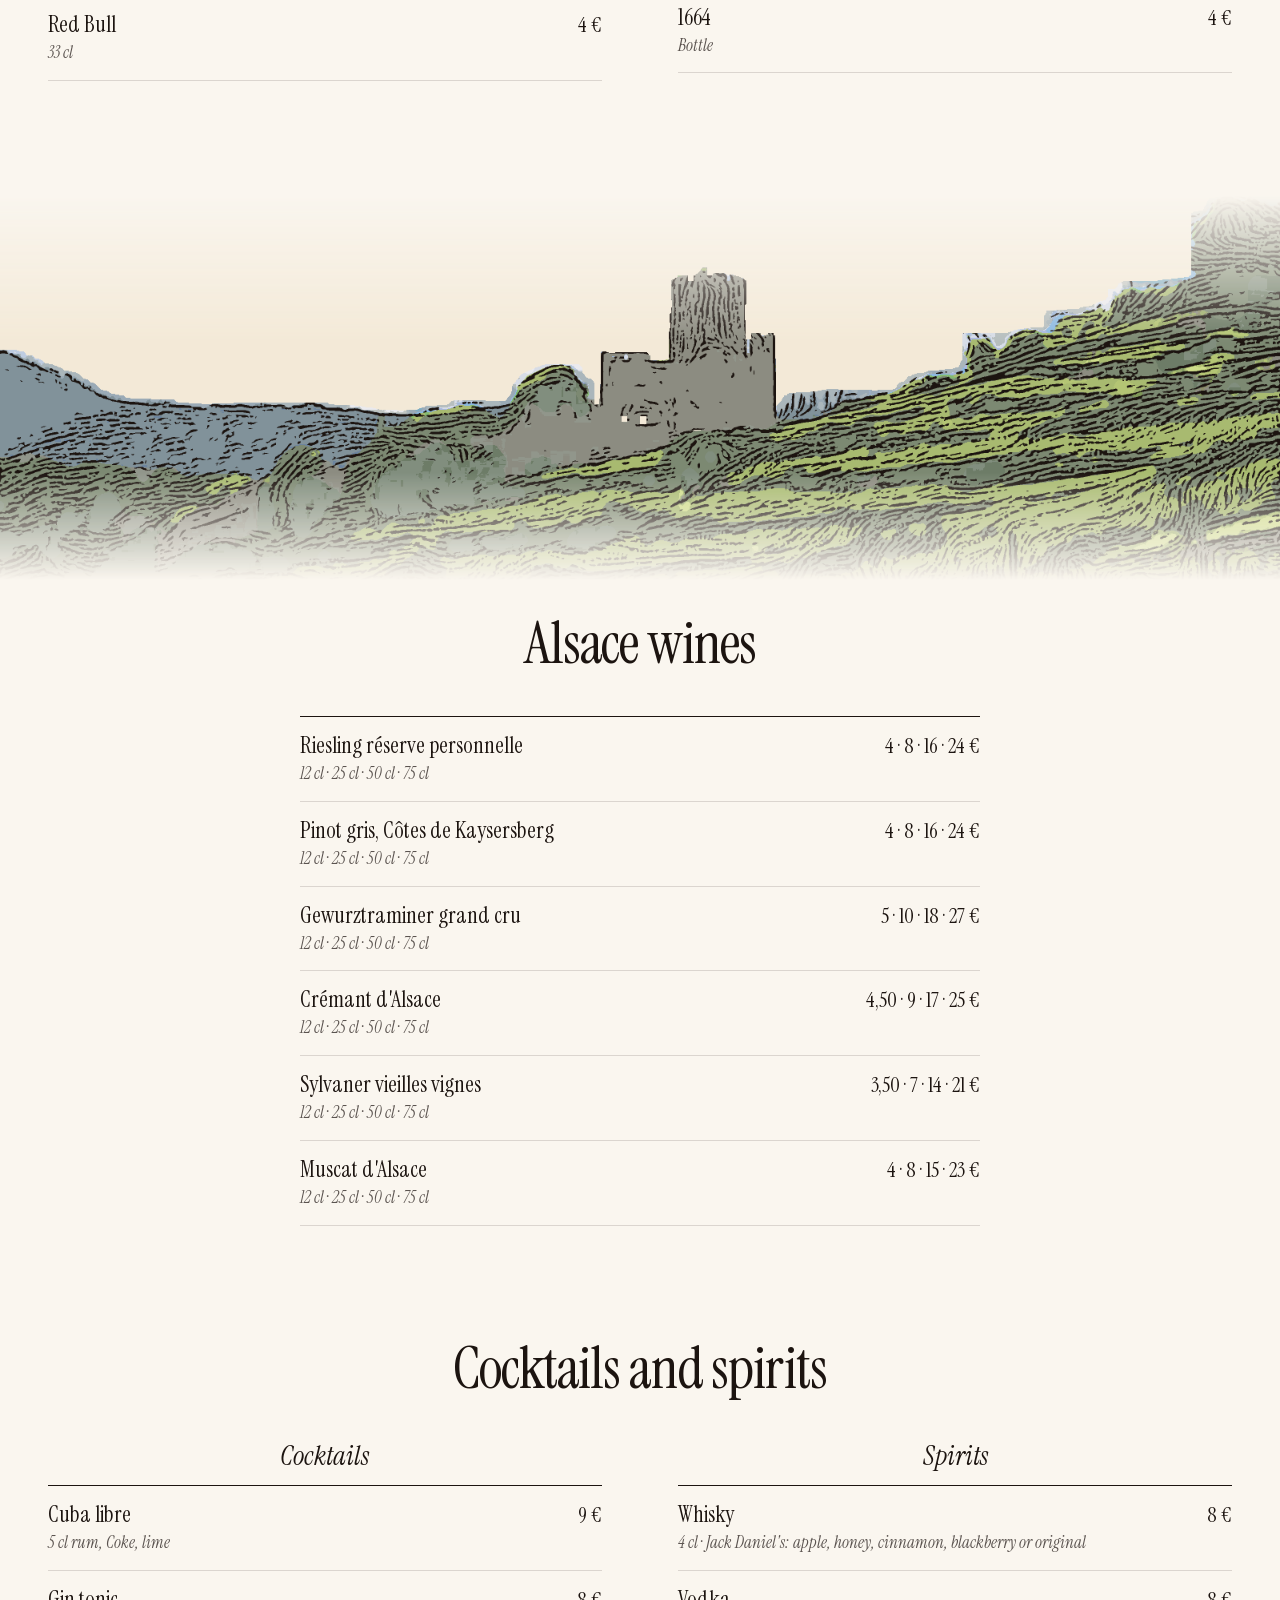
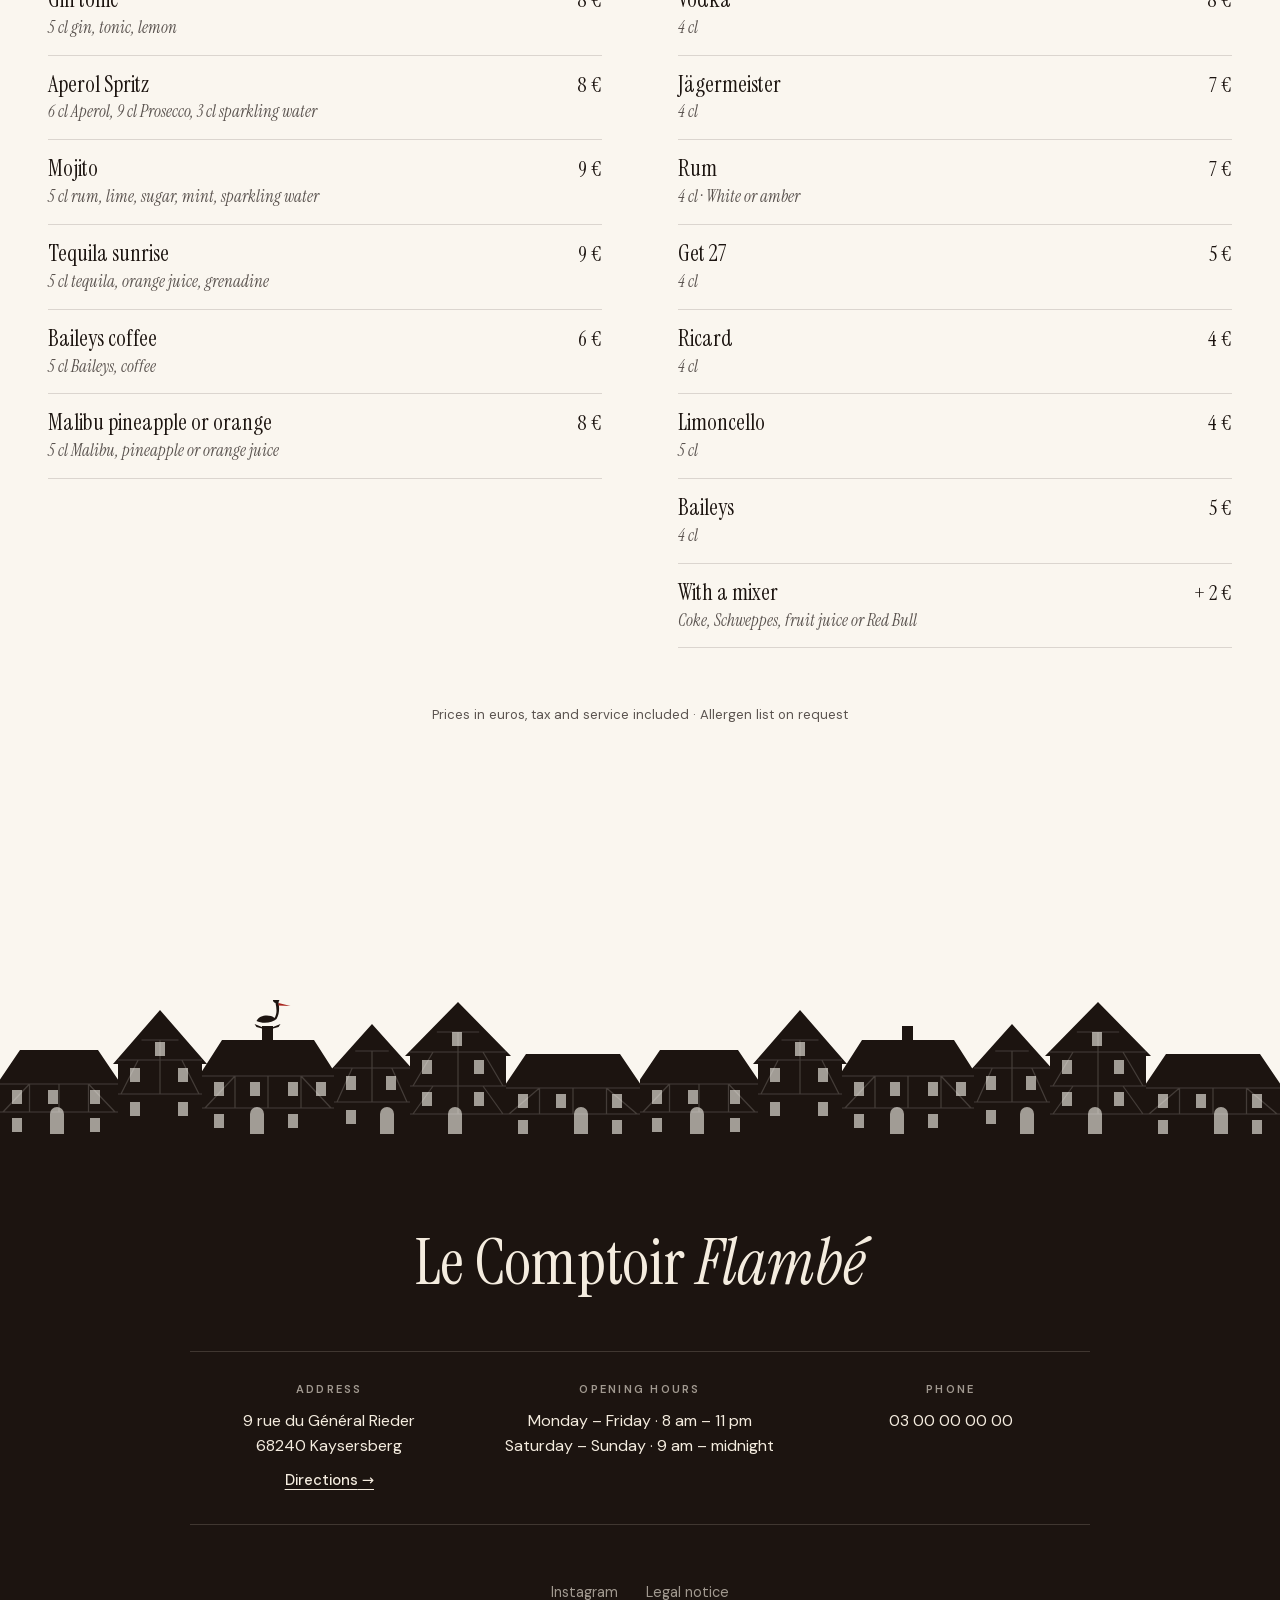
==== commit b941fb53: "L'accueil s'affiche sans index.html dans l'adresse Co-Authored-By: Claude Fable 5.1 <noreply@anthrop" ====
--- a/carte.html
+++ b/carte.html
@@ -33,11 +33,11 @@
 
   <!-- ============ EN-TÊTE ============ -->
   <header class="header is-solid" id="header">
-    <a href="index.html" class="brand" aria-label="Le Comptoir Flambé, accueil">
+    <a href="./" class="brand" aria-label="Le Comptoir Flambé, accueil">
       <img class="brand__logo" src="images/logo-plaque.svg" alt="Le Comptoir Flambé" width="75" height="45">
     </a>
     <nav class="header__nav" aria-label="Navigation principale">
-      <a href="index.html" data-de="Startseite" data-en="Home">Accueil</a>
+      <a href="./" data-de="Startseite" data-en="Home">Accueil</a>
       <a href="carte.html" aria-current="page" data-de="Speisekarte" data-en="Menu">La carte</a>
       <a href="infos.html" data-de="Infos &amp;amp; Öffnungszeiten" data-en="Info &amp;amp; hours">Infos &amp; horaires</a>
     </nav>
@@ -55,11 +55,11 @@
   <!-- ============ MENU PLEIN ÉCRAN (mobile) ============ -->
   <div class="overlay" id="overlay" role="dialog" aria-modal="true" aria-label="Menu">
     <div class="overlay__top">
-      <a href="index.html" class="brand" aria-label="Le Comptoir Flambé, accueil"><img class="brand__logo" src="images/logo-plaque.svg" alt="Le Comptoir Flambé" width="75" height="45"></a>
+      <a href="./" class="brand" aria-label="Le Comptoir Flambé, accueil"><img class="brand__logo" src="images/logo-plaque.svg" alt="Le Comptoir Flambé" width="75" height="45"></a>
       <button class="overlay__close" type="button" data-de="Schließen" data-en="Close">Fermer</button>
     </div>
     <nav class="overlay__nav">
-      <a href="index.html" data-de="Startseite" data-en="Home">Accueil</a>
+      <a href="./" data-de="Startseite" data-en="Home">Accueil</a>
       <a href="carte.html" aria-current="page" data-de="Speisekarte" data-en="Menu">La carte</a>
       <a href="infos.html" data-de="Infos &amp;amp; Öffnungszeiten" data-en="Info &amp;amp; hours">Infos &amp; horaires</a>
     </nav>
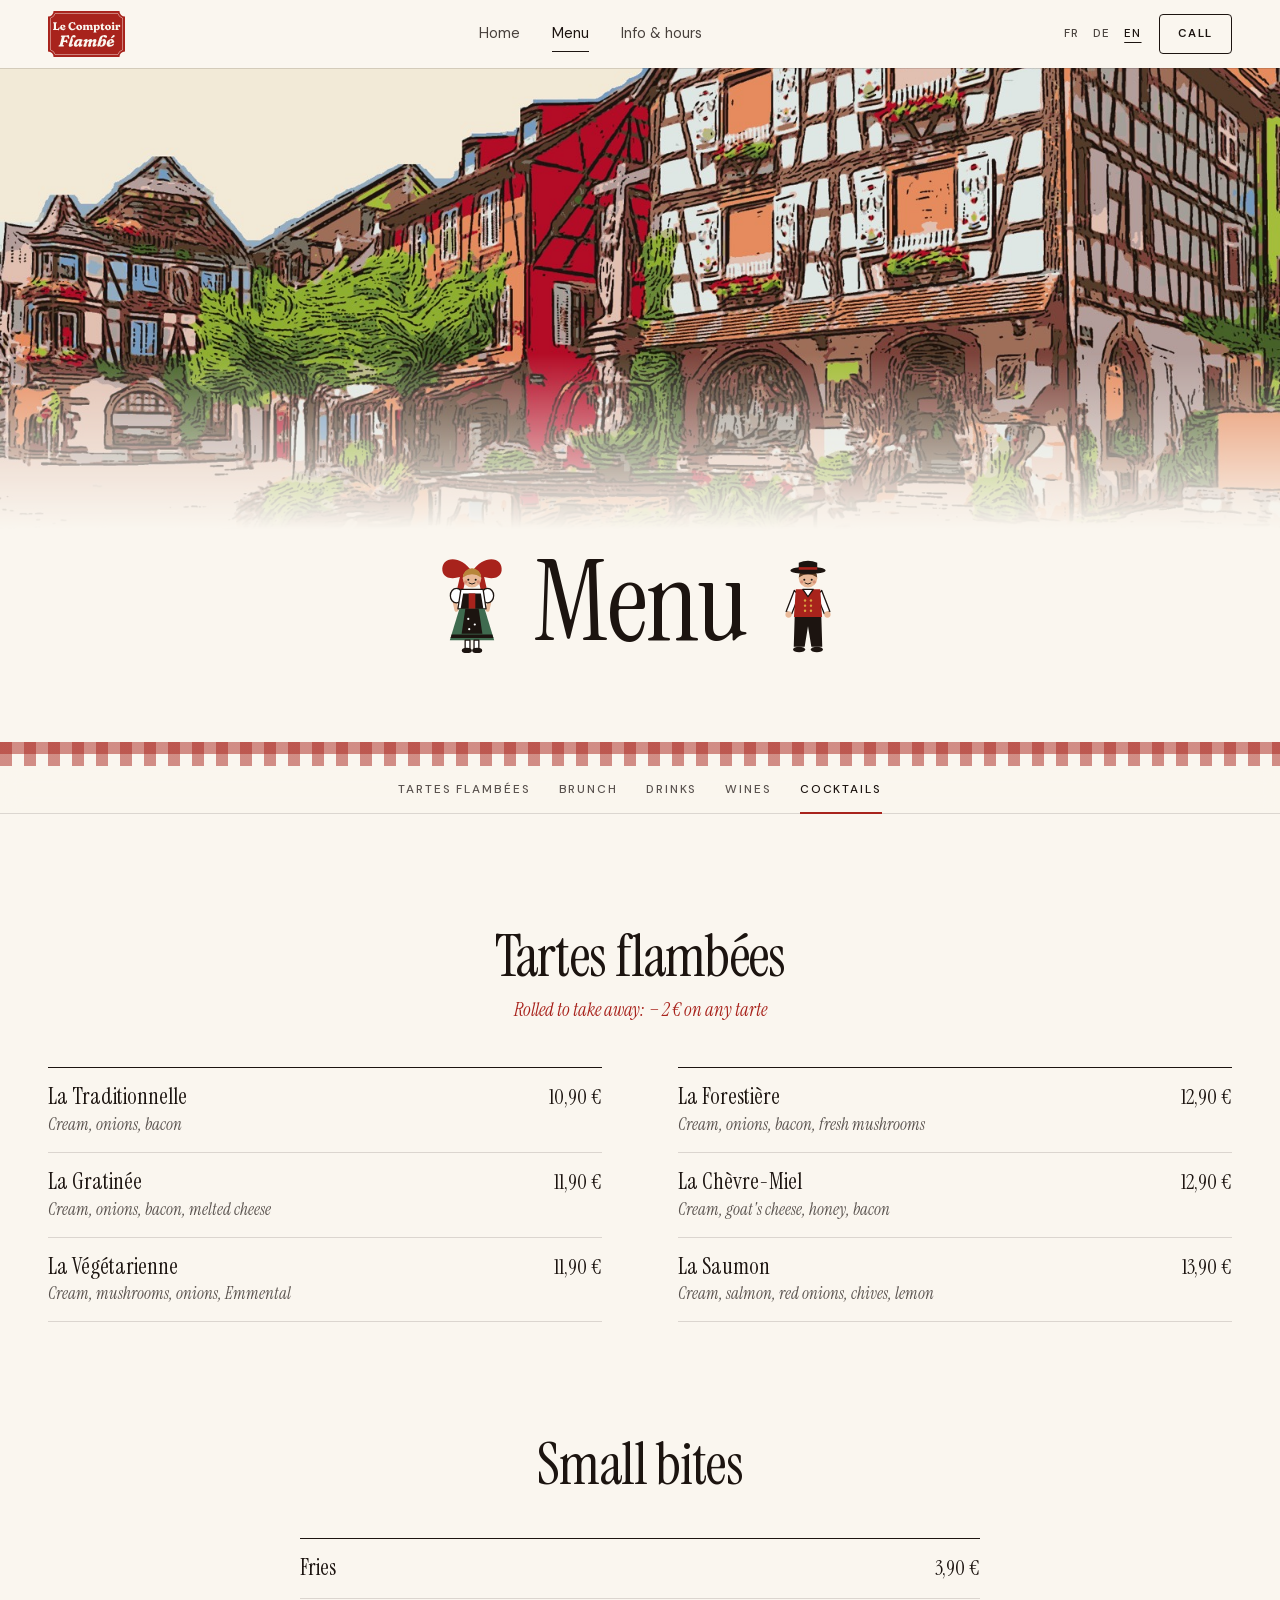
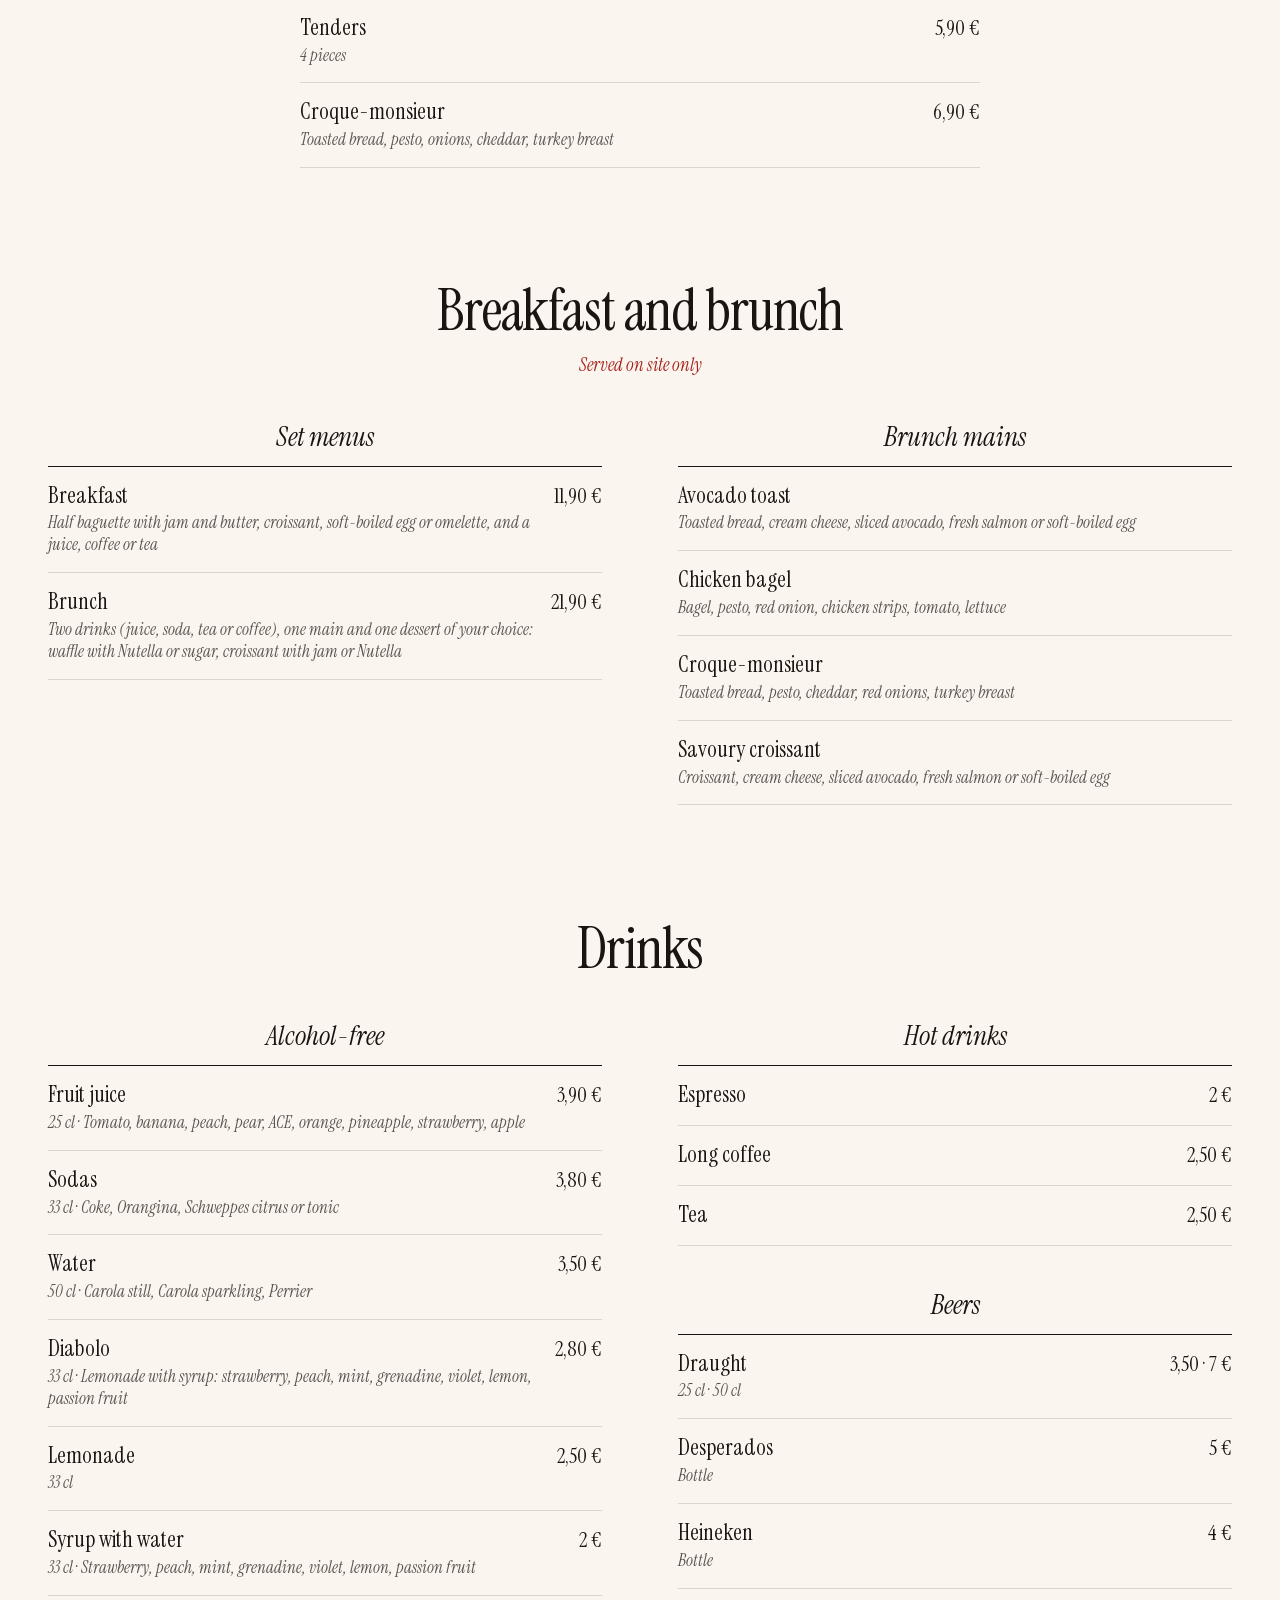
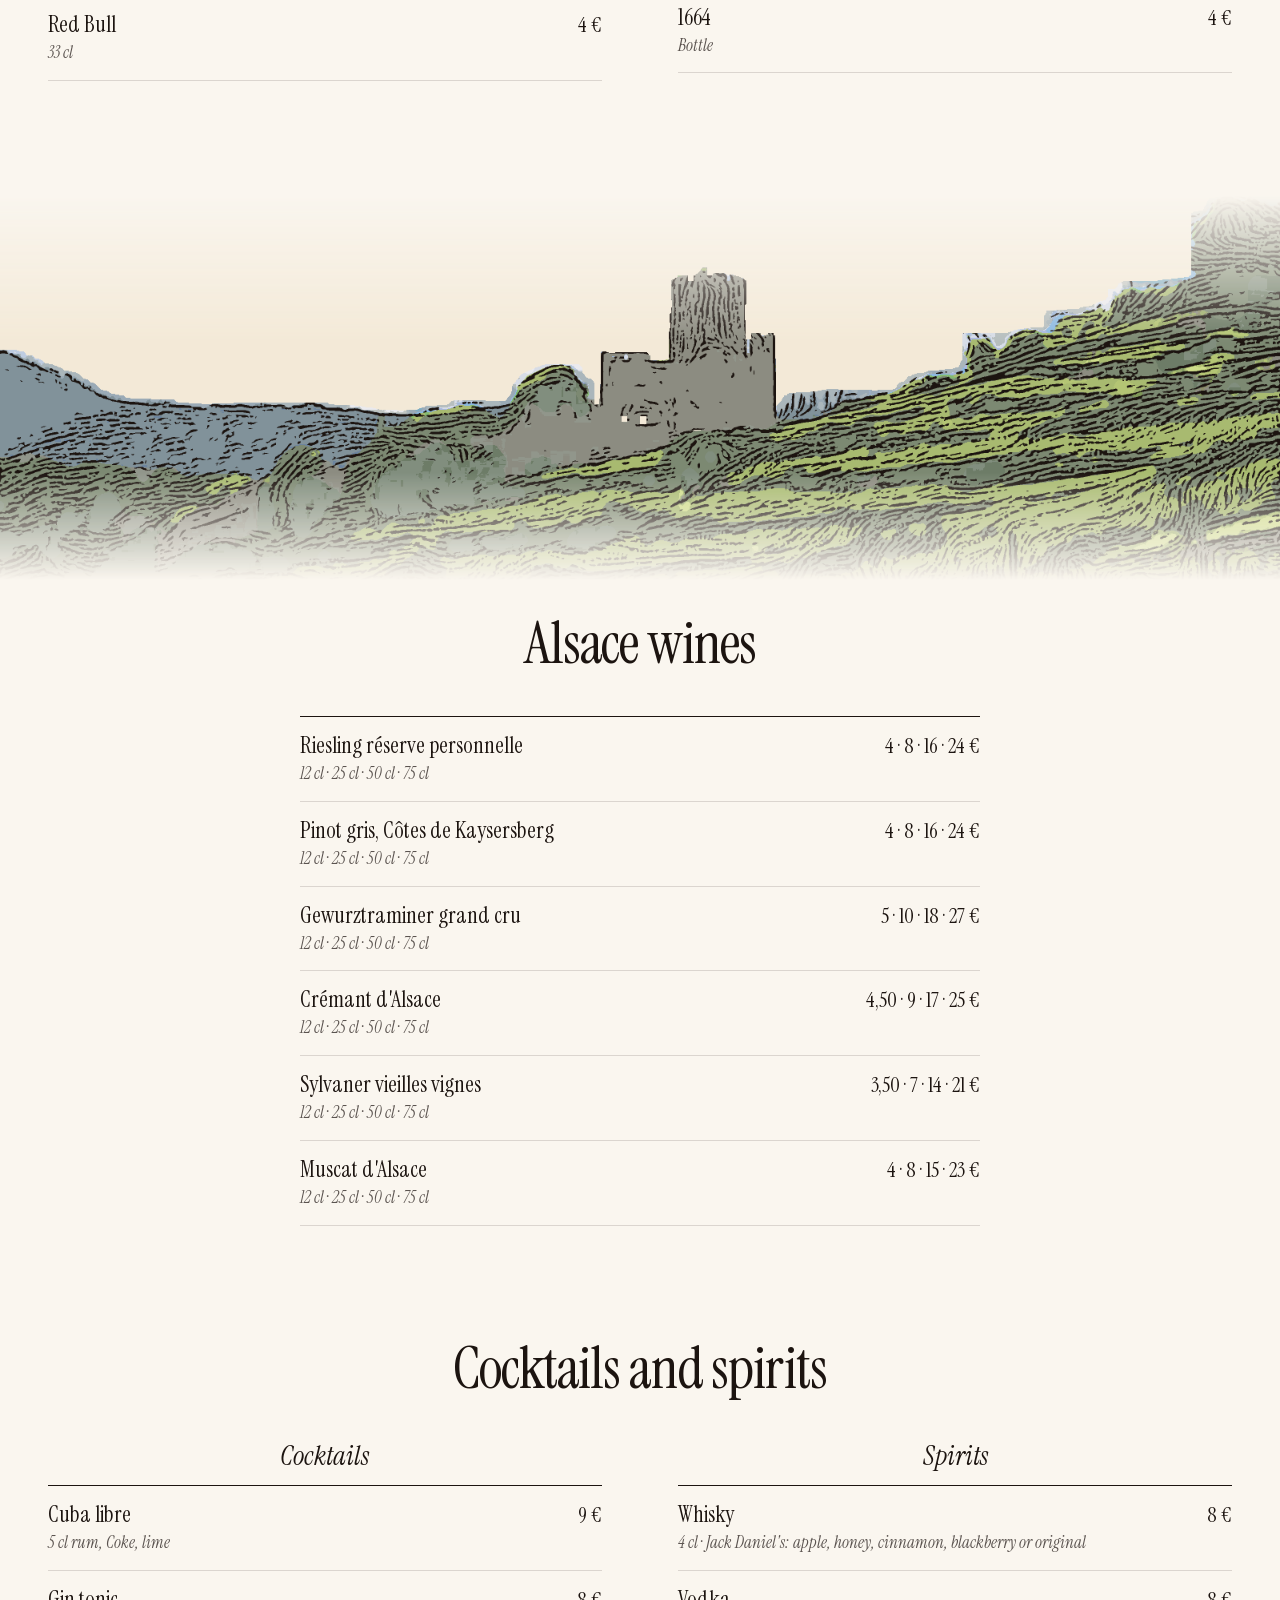
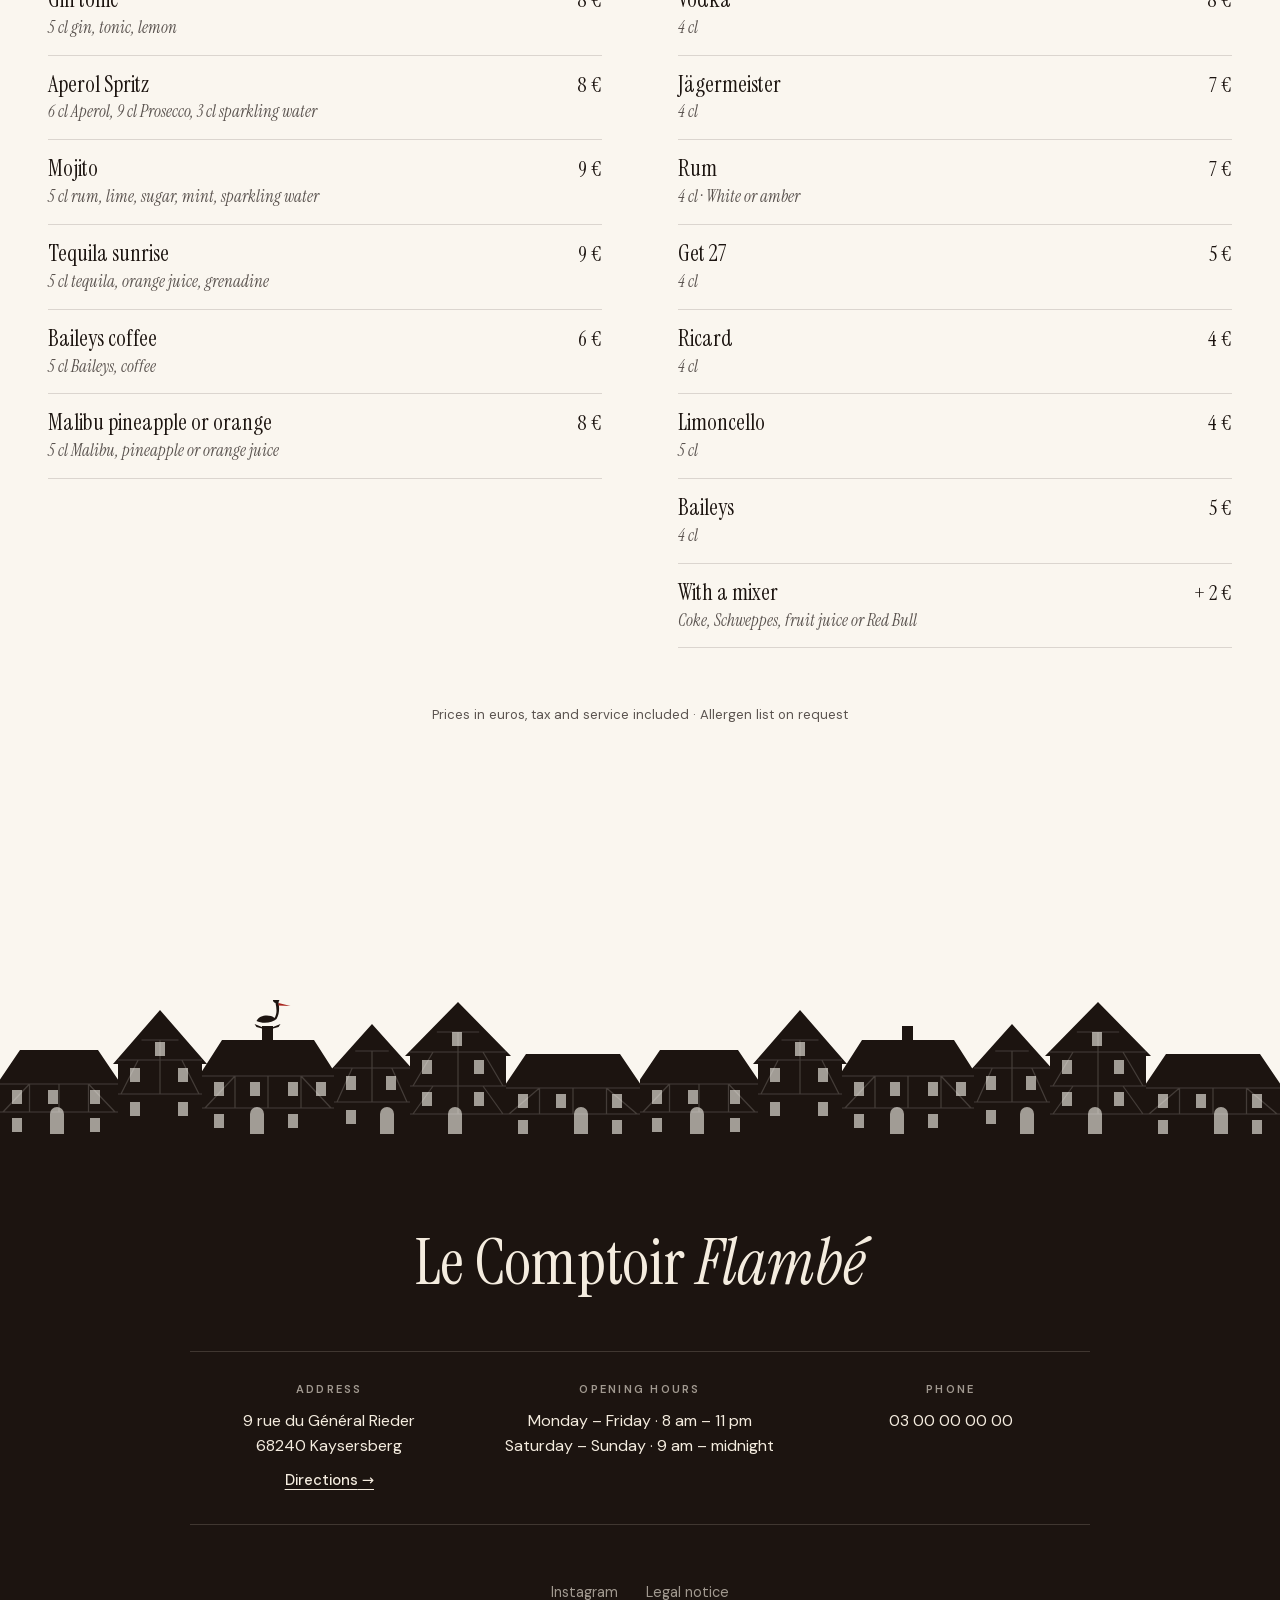
==== commit ff5ec532: "Adresses sans .html pour la carte et les infos Co-Authored-By: Claude Fable 5.1 <noreply@anthropic.c" ====
--- a/carte.html
+++ b/carte.html
@@ -20,7 +20,7 @@
   <meta property="og:locale" content="fr_FR">
   <meta property="og:title" content="La carte · Le Comptoir Flambé, Kaysersberg">
   <meta property="og:description" content="La carte du Comptoir Flambé : tartes flambées au feu de bois, petit déjeuner et brunch, cocktails et vins d'Alsace.">
-  <meta property="og:url" content="https://lecomptoirflambe.fr/carte.html">
+  <meta property="og:url" content="https://lecomptoirflambe.fr/carte">
   <meta property="og:image" content="https://lecomptoirflambe.fr/images/apercu.png">
   <meta property="og:image:width" content="1200">
   <meta property="og:image:height" content="630">
@@ -38,8 +38,8 @@
     </a>
     <nav class="header__nav" aria-label="Navigation principale">
       <a href="./" data-de="Startseite" data-en="Home">Accueil</a>
-      <a href="carte.html" aria-current="page" data-de="Speisekarte" data-en="Menu">La carte</a>
-      <a href="infos.html" data-de="Infos &amp;amp; Öffnungszeiten" data-en="Info &amp;amp; hours">Infos &amp; horaires</a>
+      <a href="carte" aria-current="page" data-de="Speisekarte" data-en="Menu">La carte</a>
+      <a href="infos" data-de="Infos &amp;amp; Öffnungszeiten" data-en="Info &amp;amp; hours">Infos &amp; horaires</a>
     </nav>
     <div class="header__cta">
       <div class="lang-mini" role="group" aria-label="Langue">
@@ -60,8 +60,8 @@
     </div>
     <nav class="overlay__nav">
       <a href="./" data-de="Startseite" data-en="Home">Accueil</a>
-      <a href="carte.html" aria-current="page" data-de="Speisekarte" data-en="Menu">La carte</a>
-      <a href="infos.html" data-de="Infos &amp;amp; Öffnungszeiten" data-en="Info &amp;amp; hours">Infos &amp; horaires</a>
+      <a href="carte" aria-current="page" data-de="Speisekarte" data-en="Menu">La carte</a>
+      <a href="infos" data-de="Infos &amp;amp; Öffnungszeiten" data-en="Info &amp;amp; hours">Infos &amp; horaires</a>
     </nav>
     <div class="overlay__info">
       <p>9 rue du Général Rieder · Kaysersberg</p>
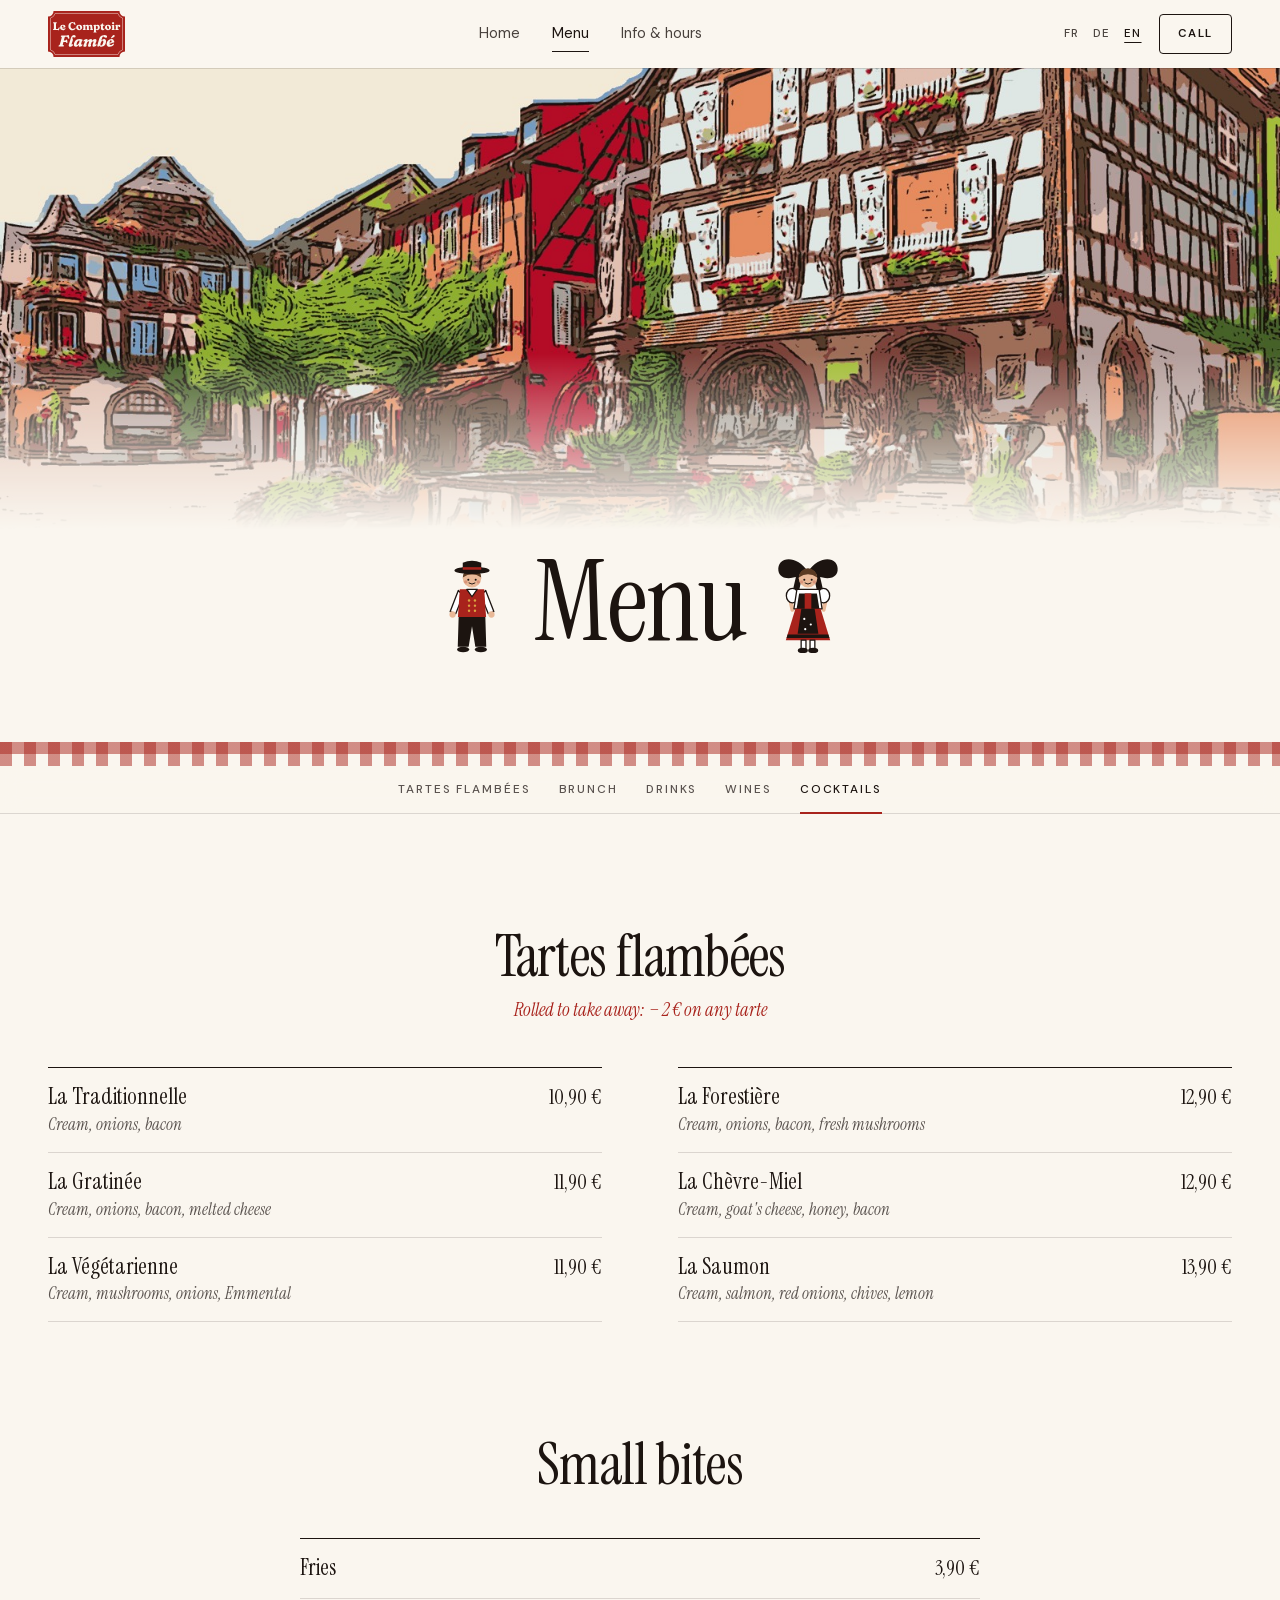
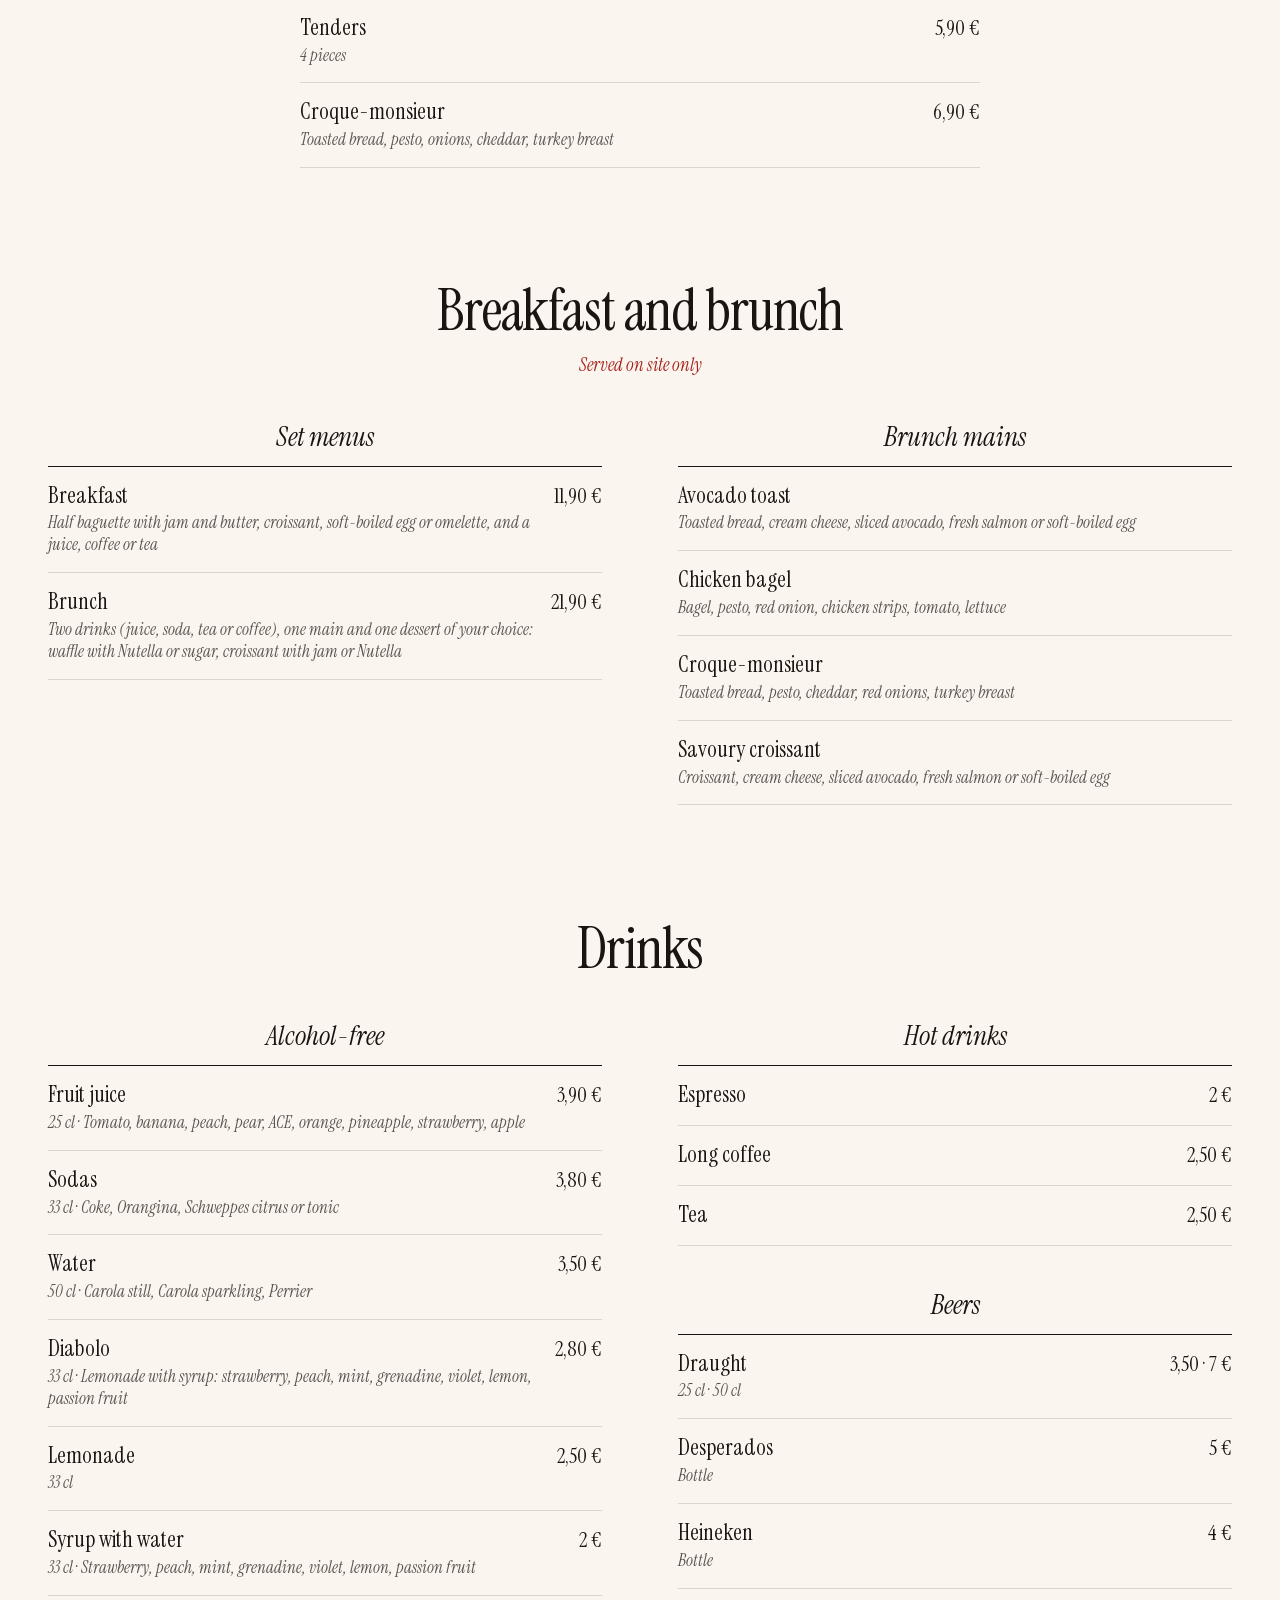
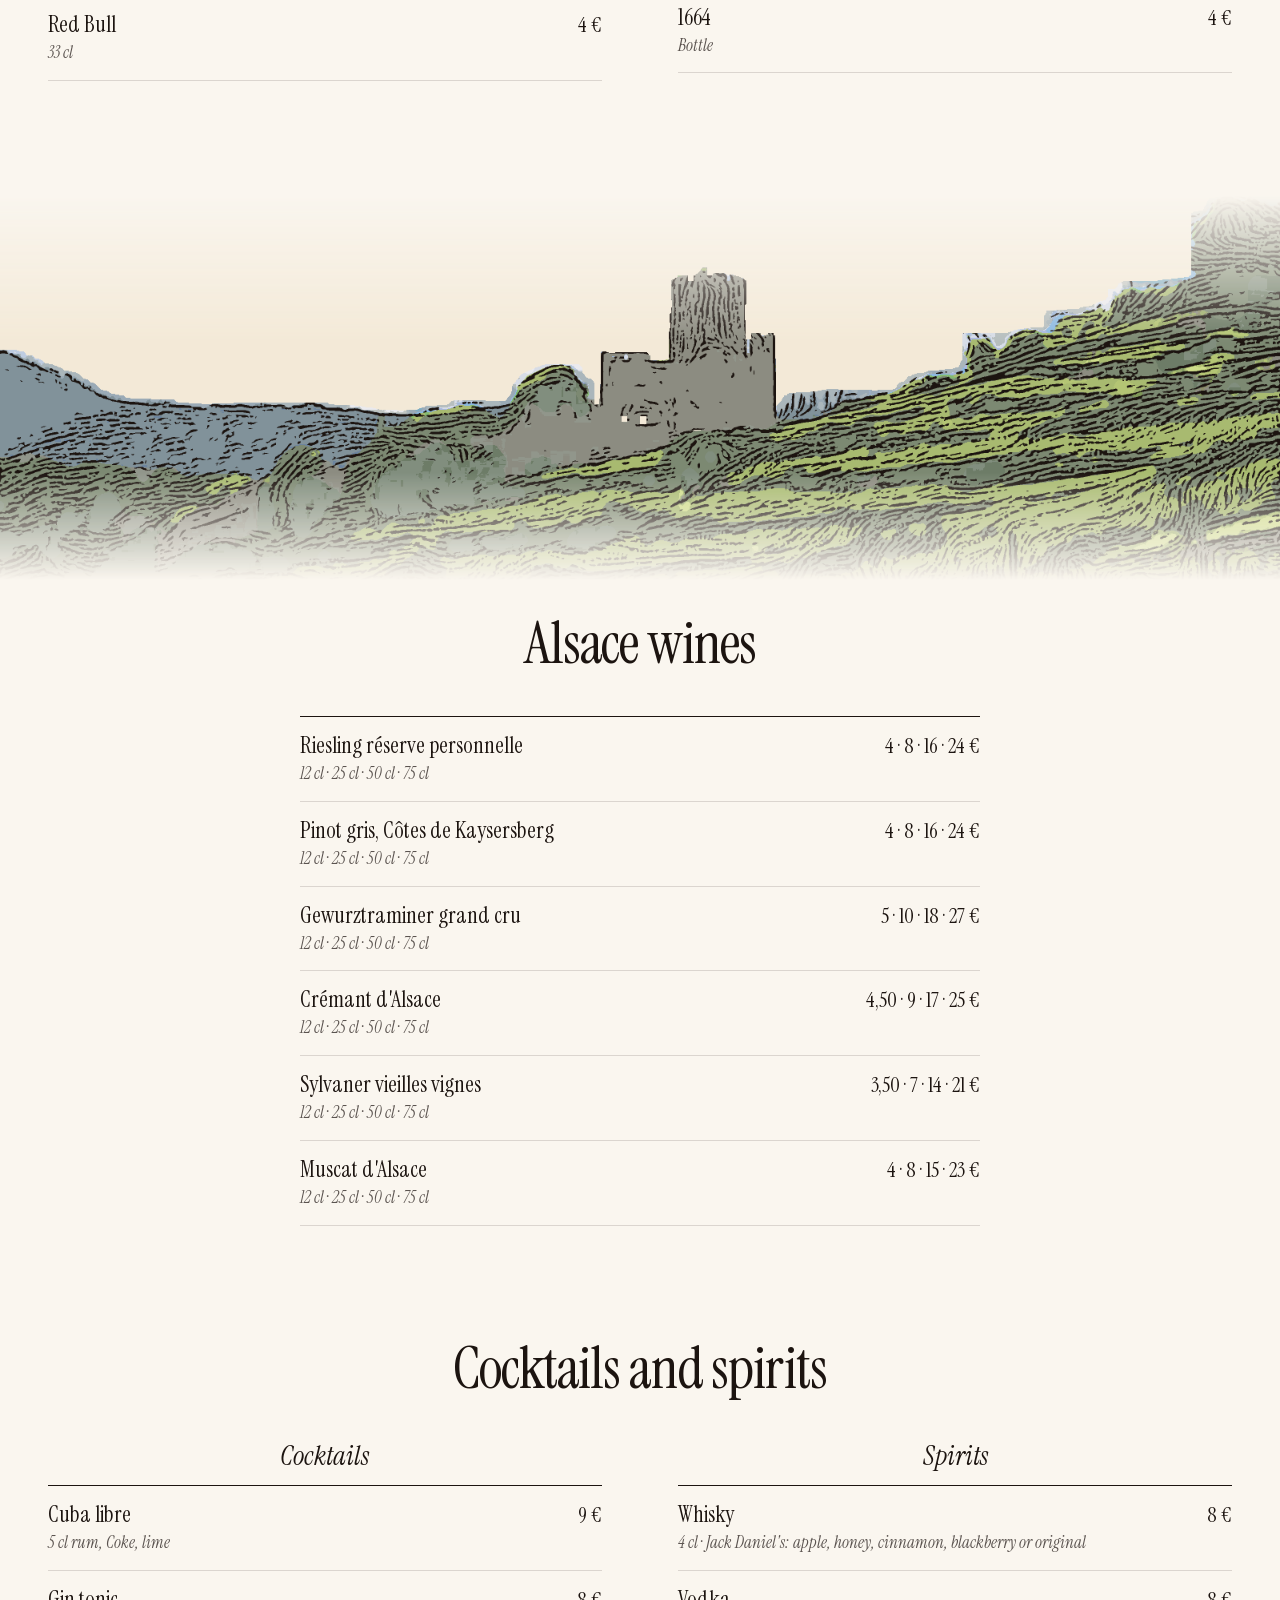
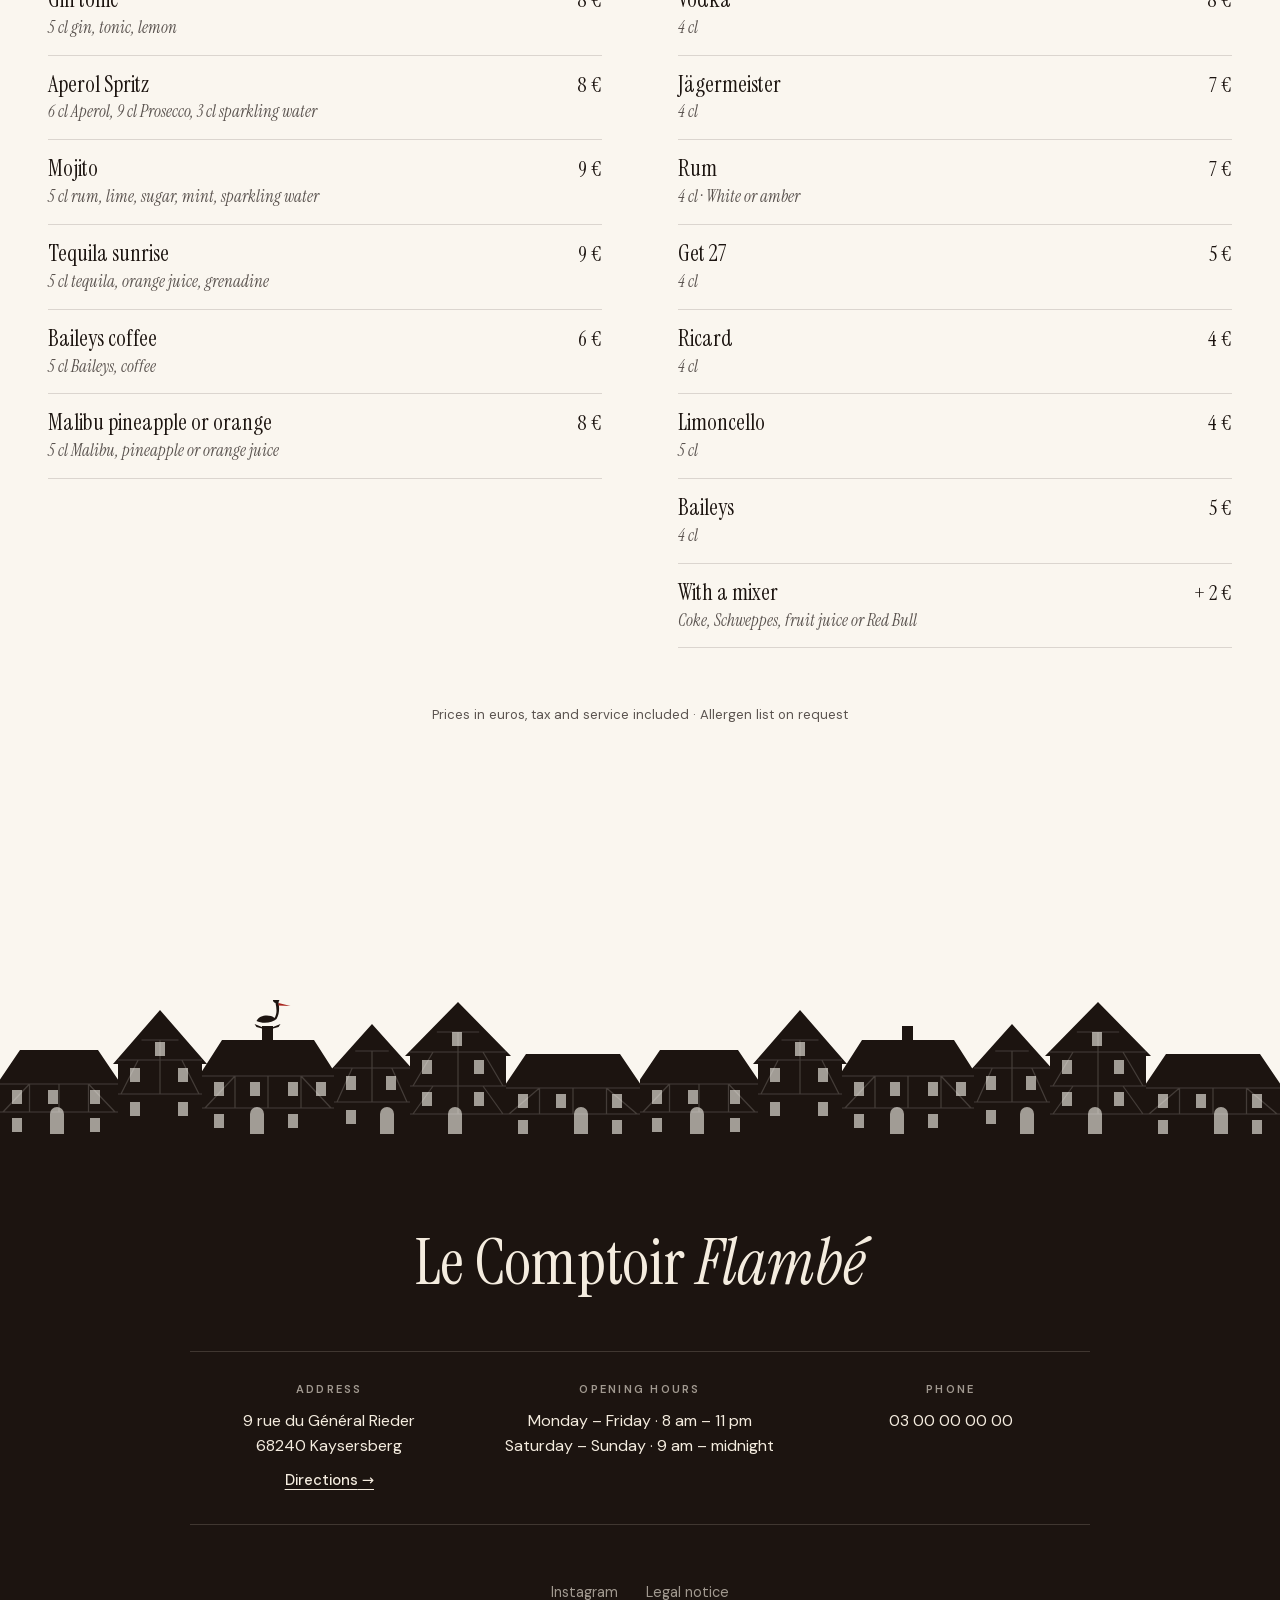
==== commit 5f573245: "Aperçu de partage en couleurs : l'enseigne devant la fontaine de Kaysersberg Co-Authored-By: Claude " ====
--- a/carte.html
+++ b/carte.html
@@ -21,10 +21,10 @@
   <meta property="og:title" content="La carte · Le Comptoir Flambé, Kaysersberg">
   <meta property="og:description" content="La carte du Comptoir Flambé : tartes flambées au feu de bois, petit déjeuner et brunch, cocktails et vins d'Alsace.">
   <meta property="og:url" content="https://lecomptoirflambe.fr/carte">
-  <meta property="og:image" content="https://lecomptoirflambe.fr/images/apercu.png">
+  <meta property="og:image" content="https://lecomptoirflambe.fr/images/apercu-kaysersberg.jpg">
   <meta property="og:image:width" content="1200">
   <meta property="og:image:height" content="630">
-  <meta property="og:image:alt" content="L'enseigne du Comptoir Flambé, Kaysersberg">
+  <meta property="og:image:alt" content="L&#39;enseigne du Comptoir Flambé devant la fontaine de Kaysersberg">
   <meta name="twitter:card" content="summary_large_image">
   <link rel="stylesheet" href="style.css">
   <script>document.documentElement.classList.add('js')</script>
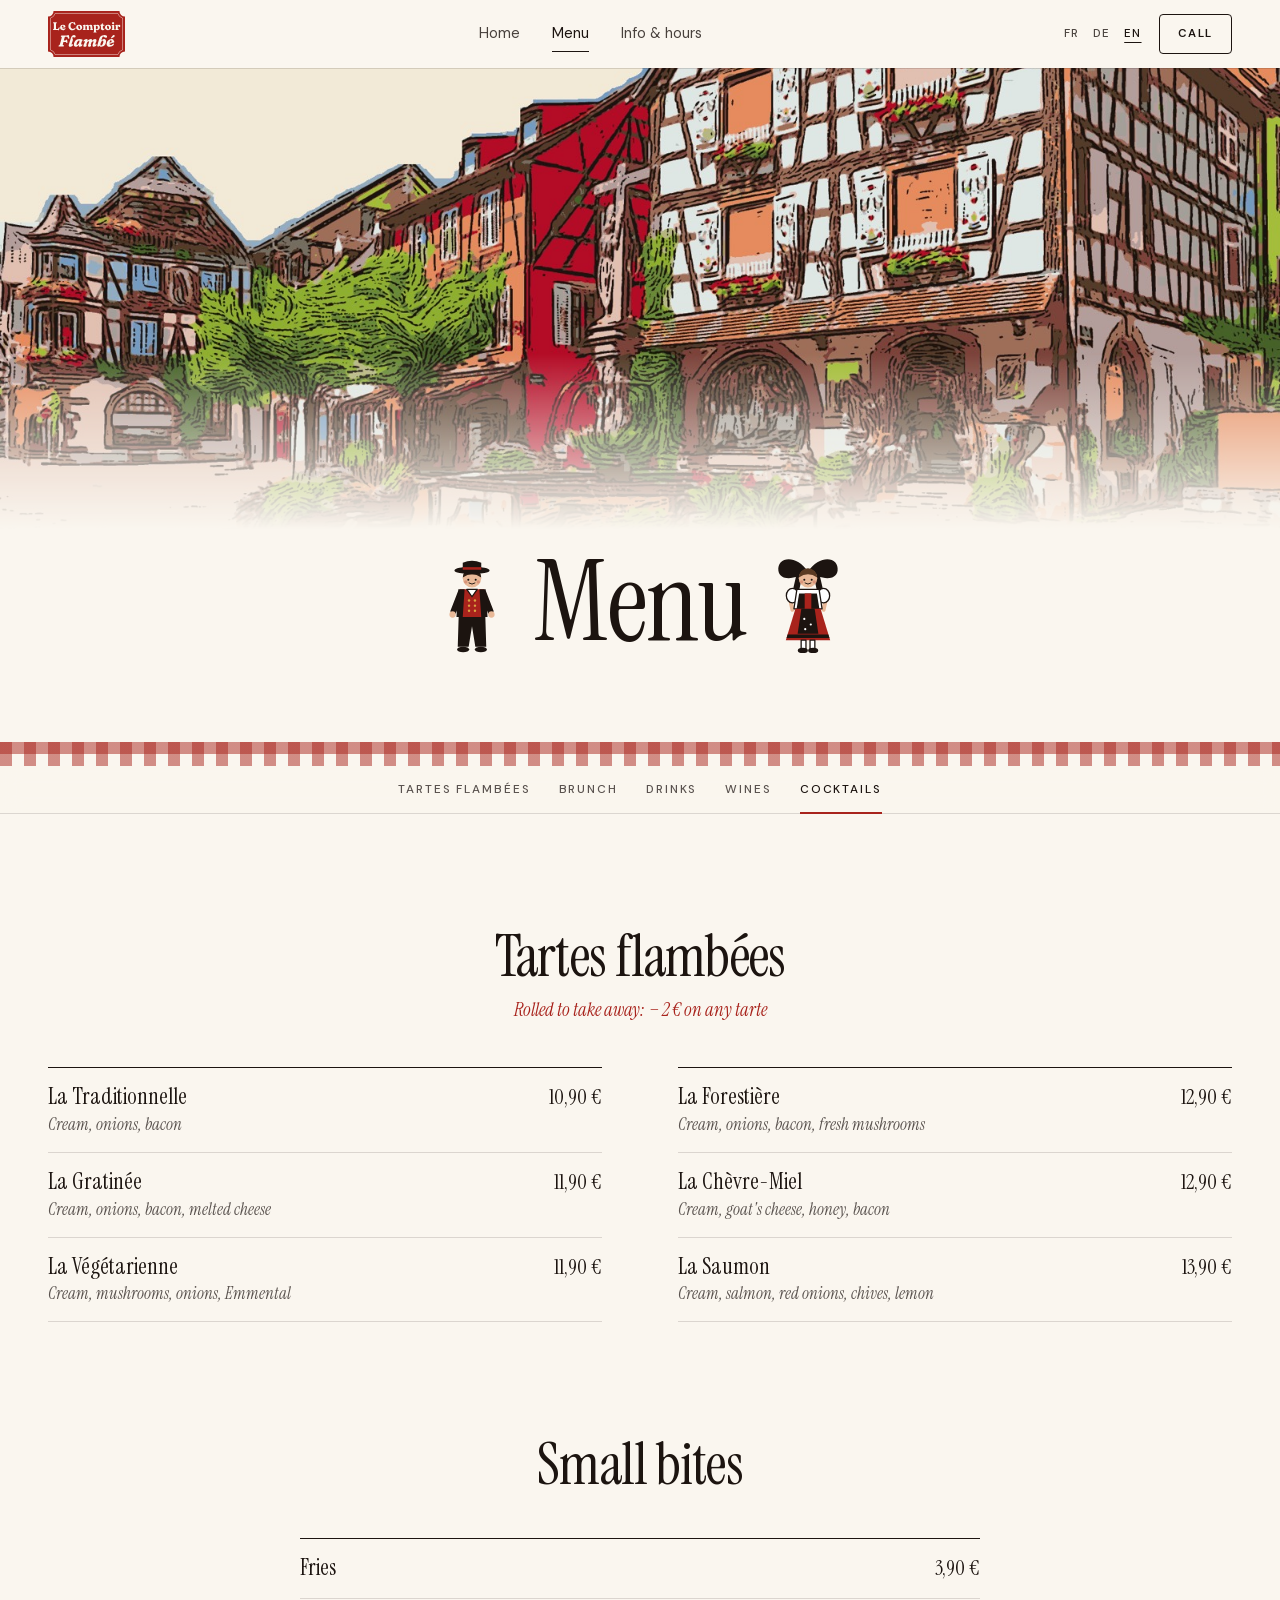
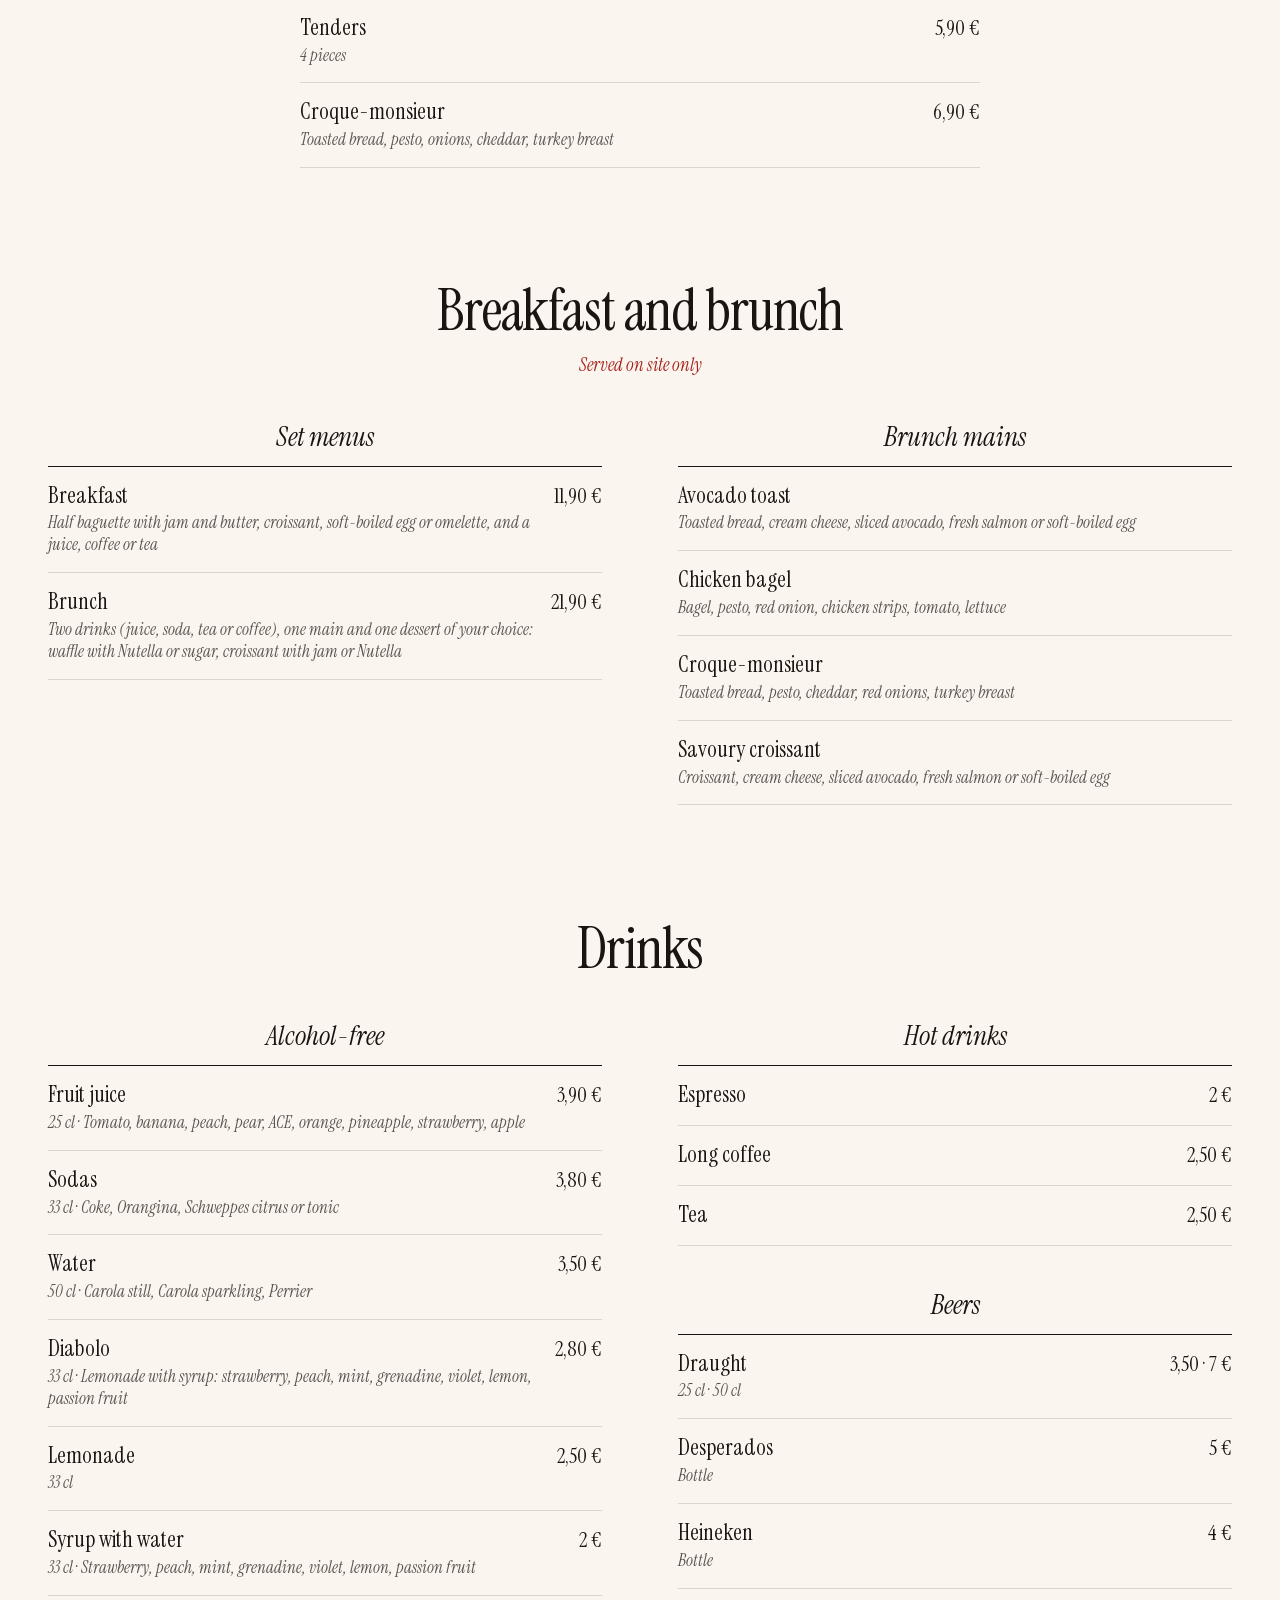
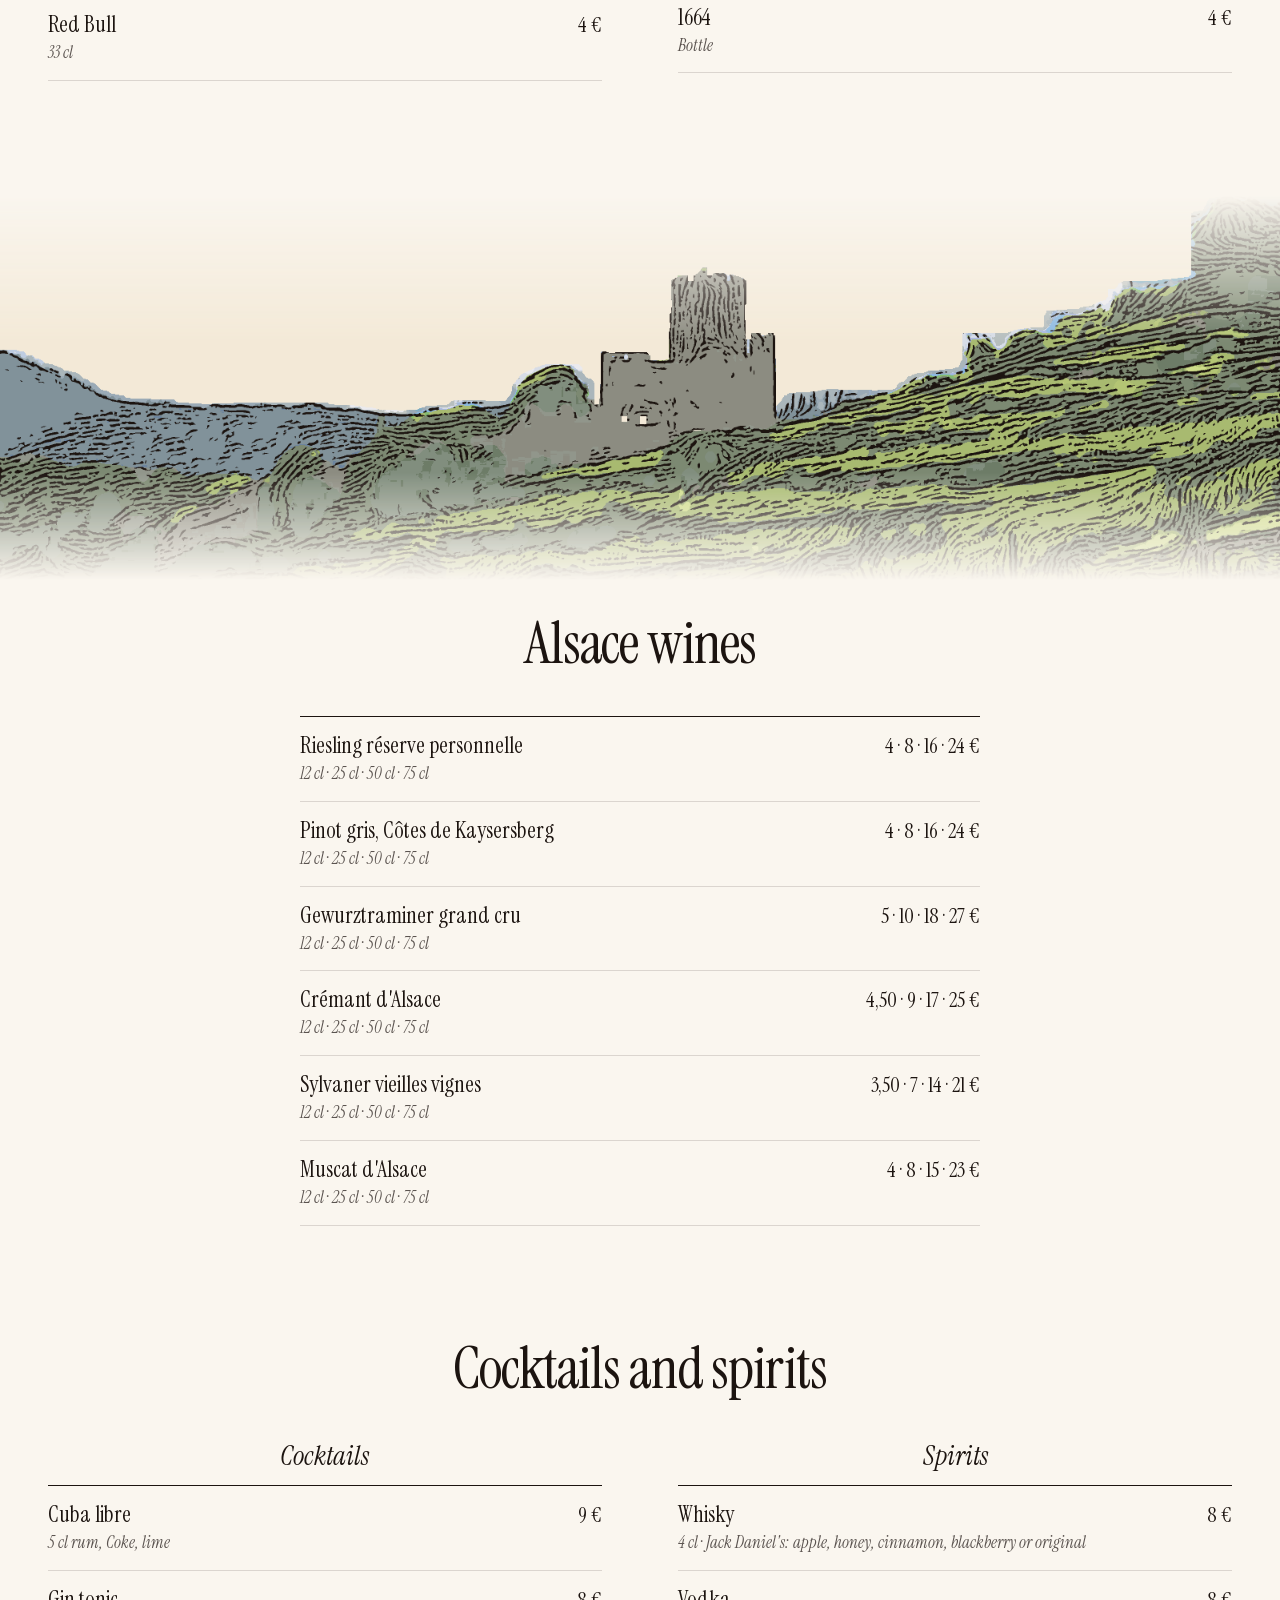
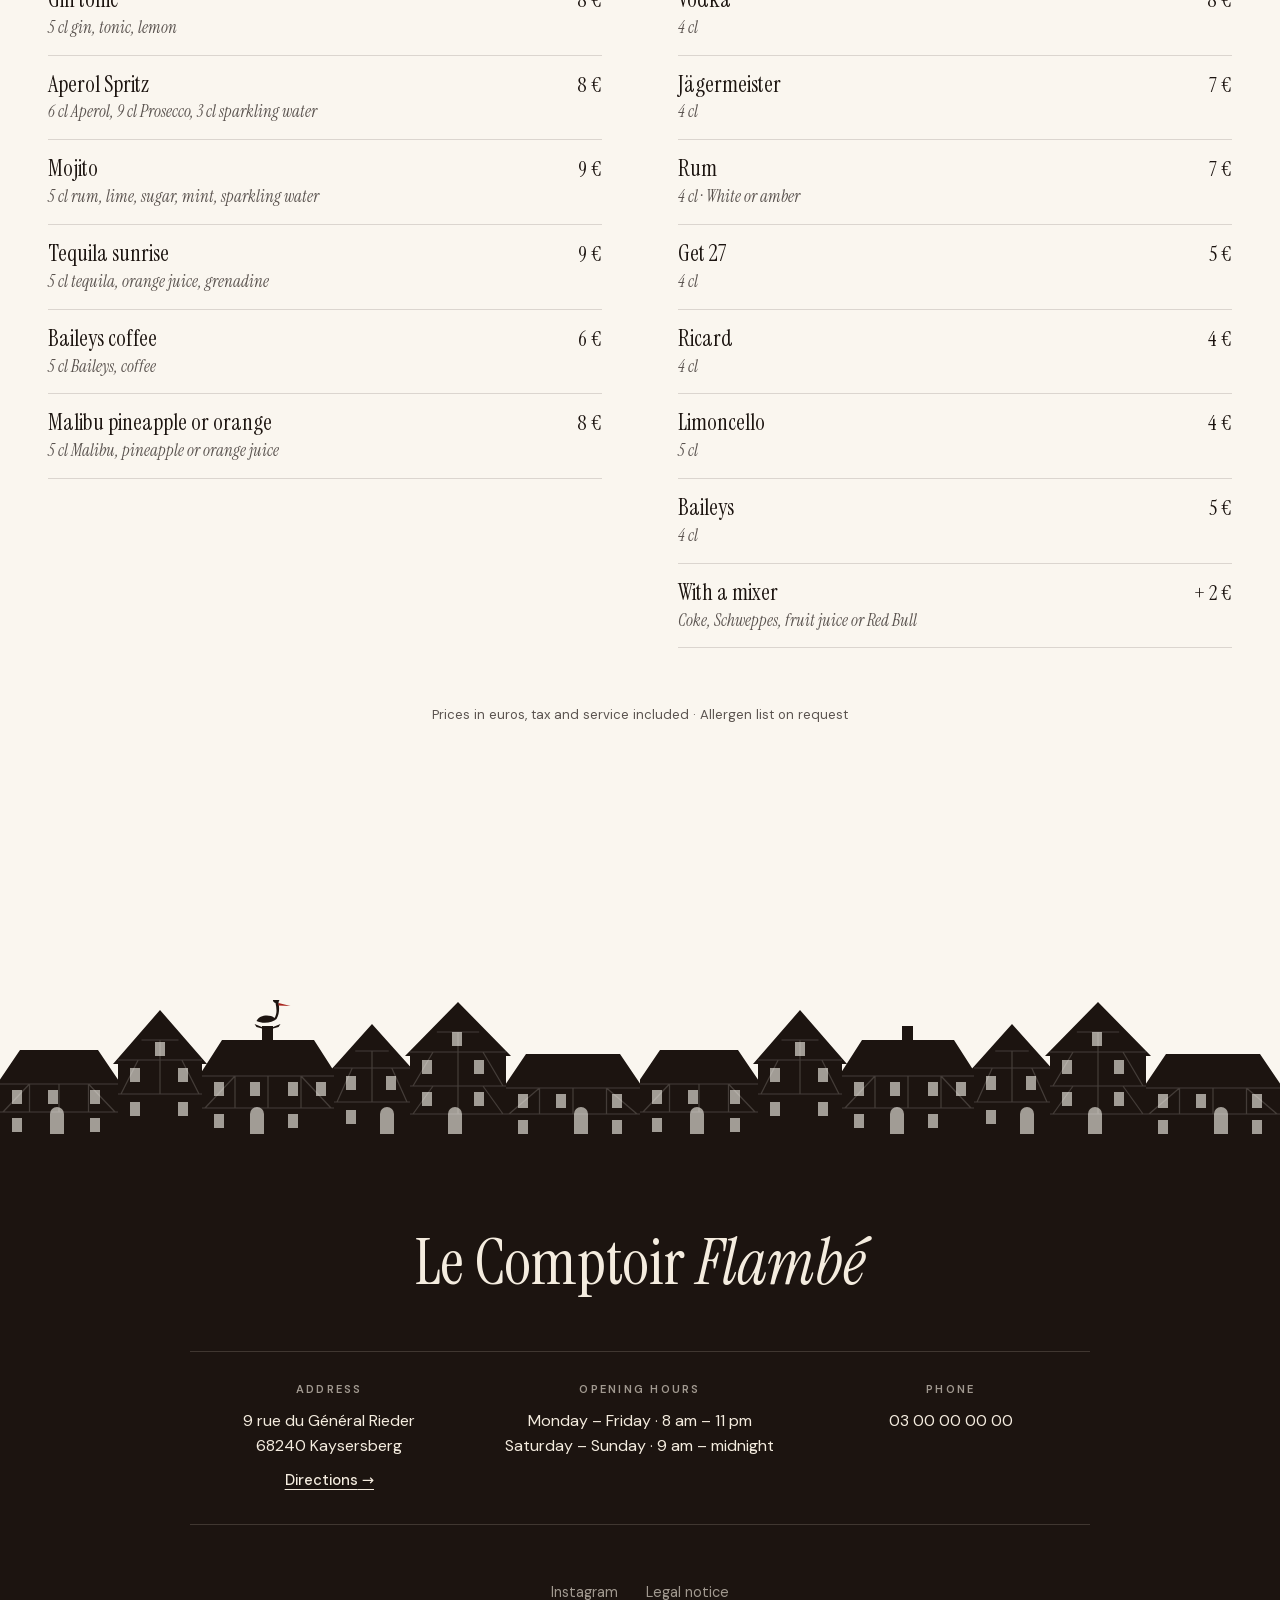
==== commit c6d4a74a: "Google : « bar et brunch » dans le titre, icône du site lisible par Google, fiche du restaurant Co-A" ====
--- a/carte.html
+++ b/carte.html
@@ -11,7 +11,9 @@
   <link rel="preload" href="fonts/instrument-serif-normal-latin.woff2" as="font" type="font/woff2" crossorigin>
   <link rel="preload" href="fonts/instrument-serif-italic-latin.woff2" as="font" type="font/woff2" crossorigin>
   <link rel="preload" href="fonts/dm-sans-normal-latin.woff2" as="font" type="font/woff2" crossorigin>
+  <link rel="icon" href="favicon.ico" sizes="48x48">
   <link rel="icon" href="images/favicon.svg" type="image/svg+xml">
+  <link rel="icon" href="images/favicon-96.png" type="image/png" sizes="96x96">
   <link rel="apple-touch-icon" href="images/apple-touch-icon.png">
 
   <!-- Aperçu affiché quand le lien est partagé (messages, WhatsApp, réseaux) -->
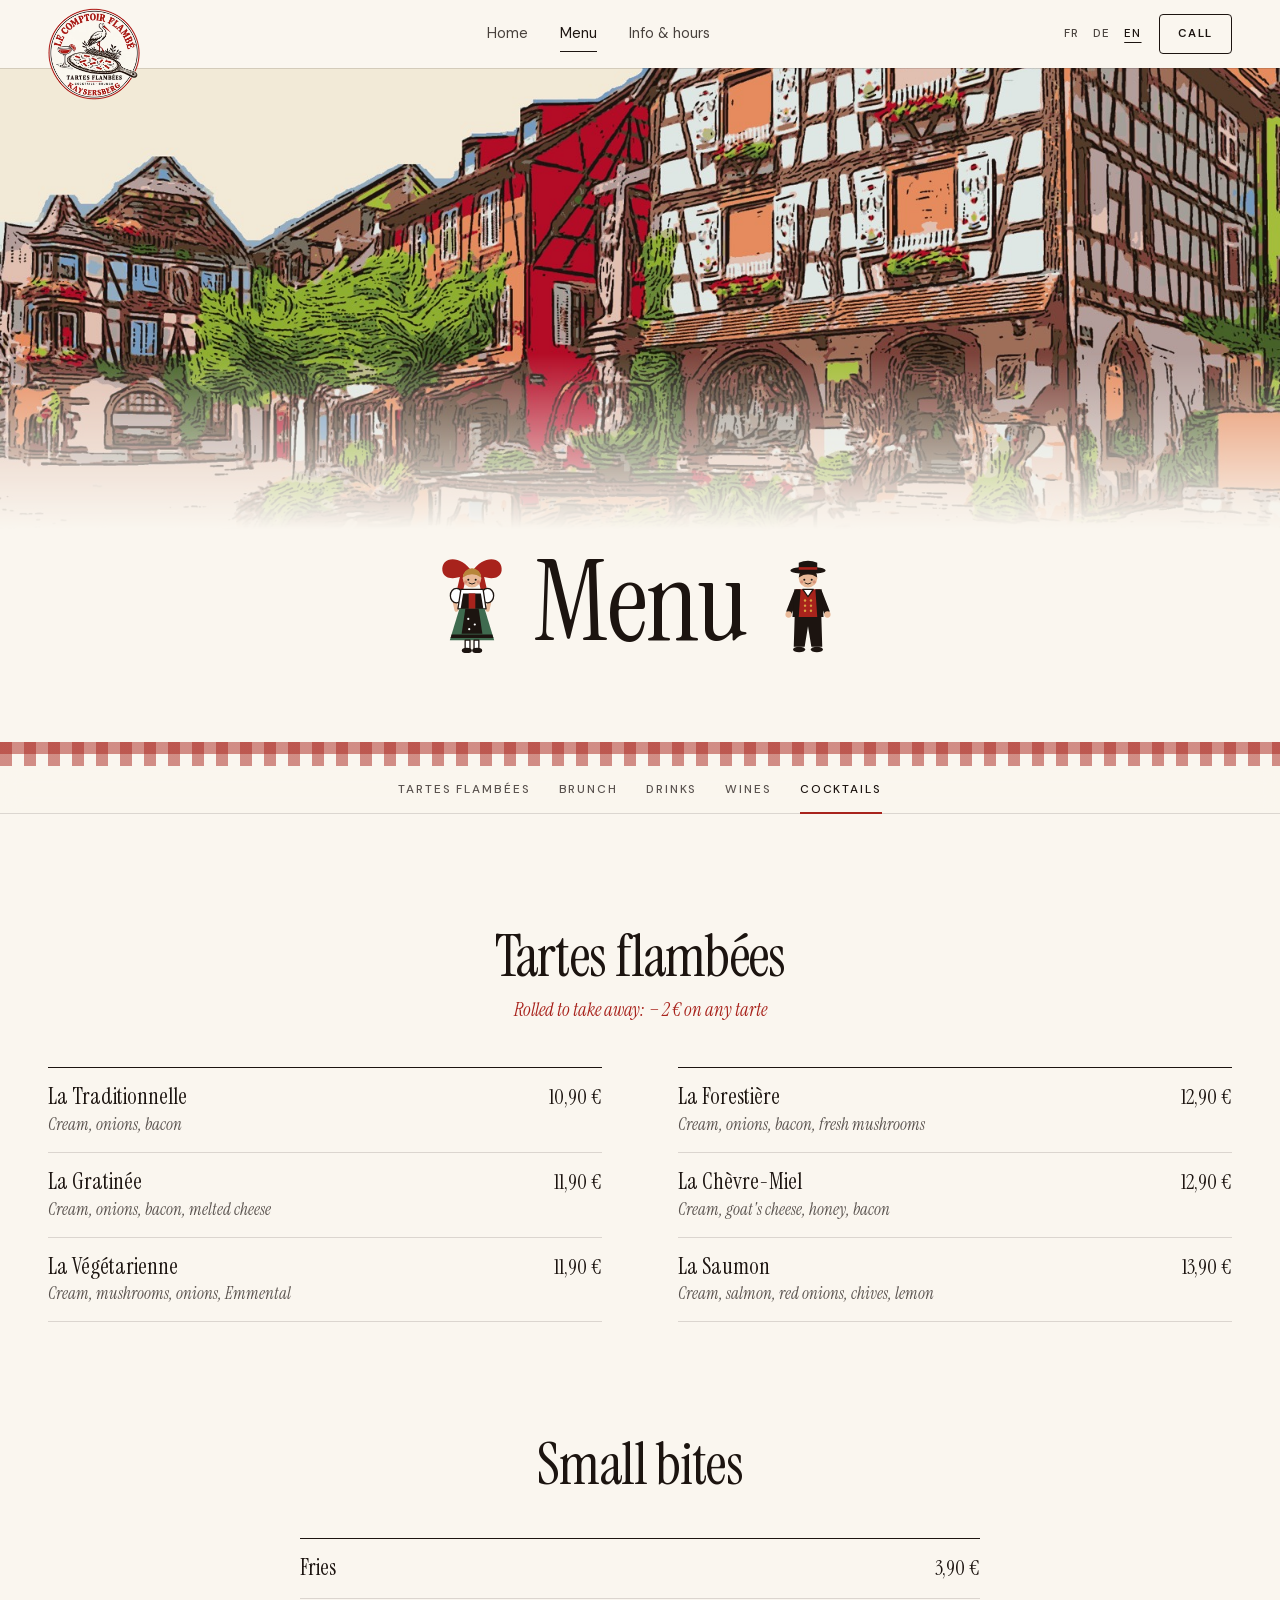
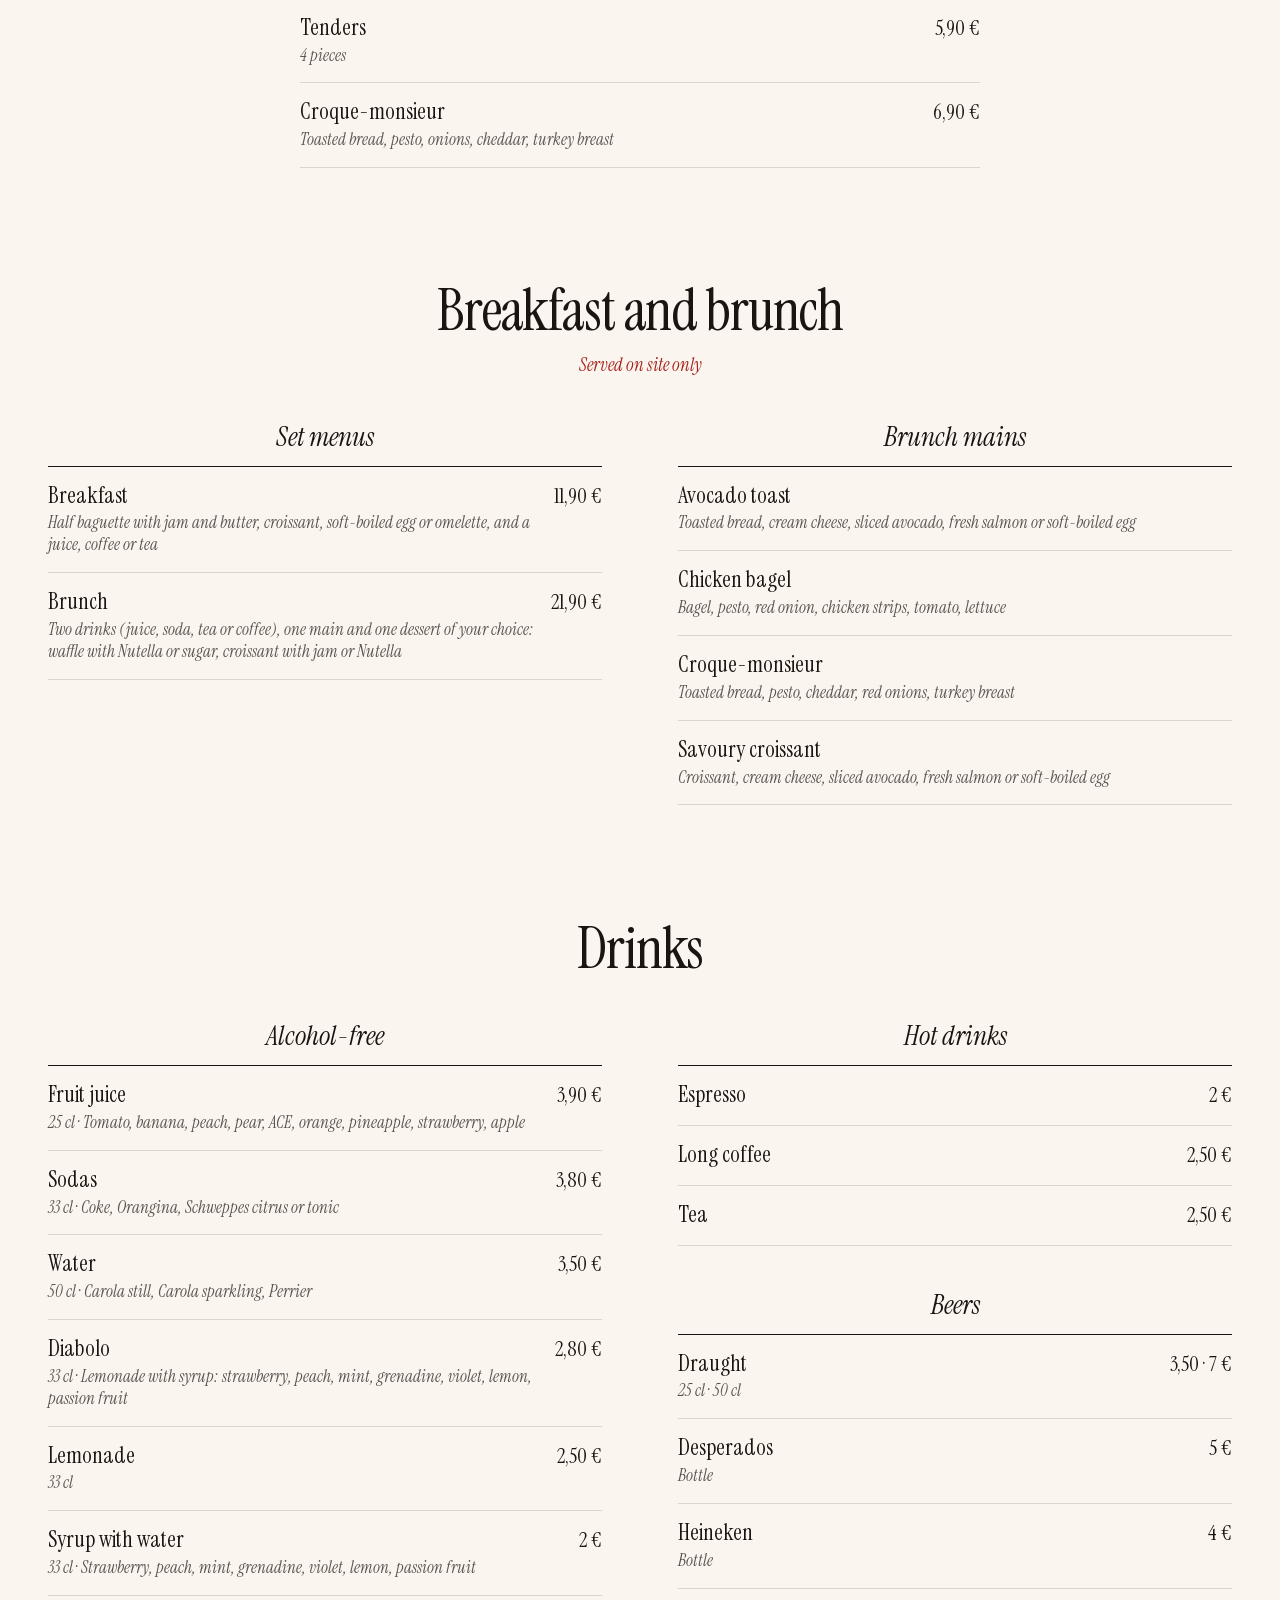
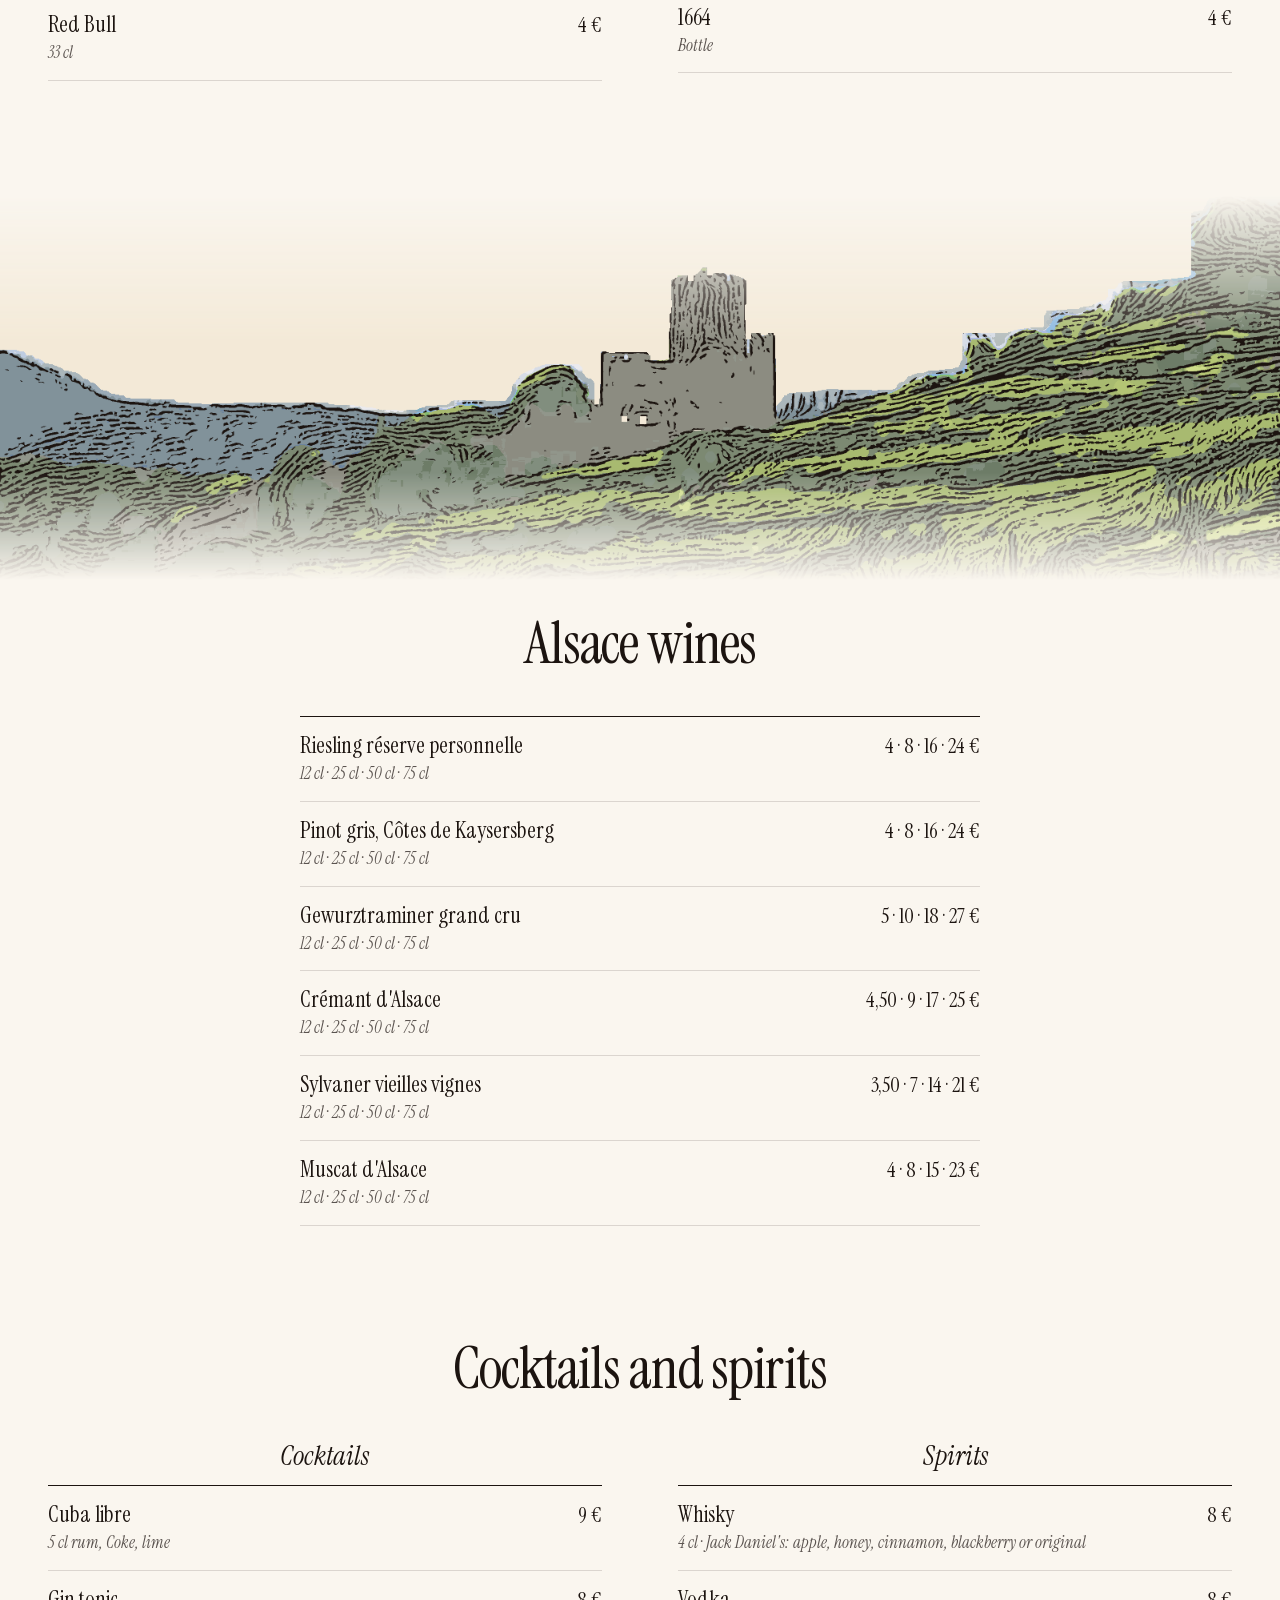
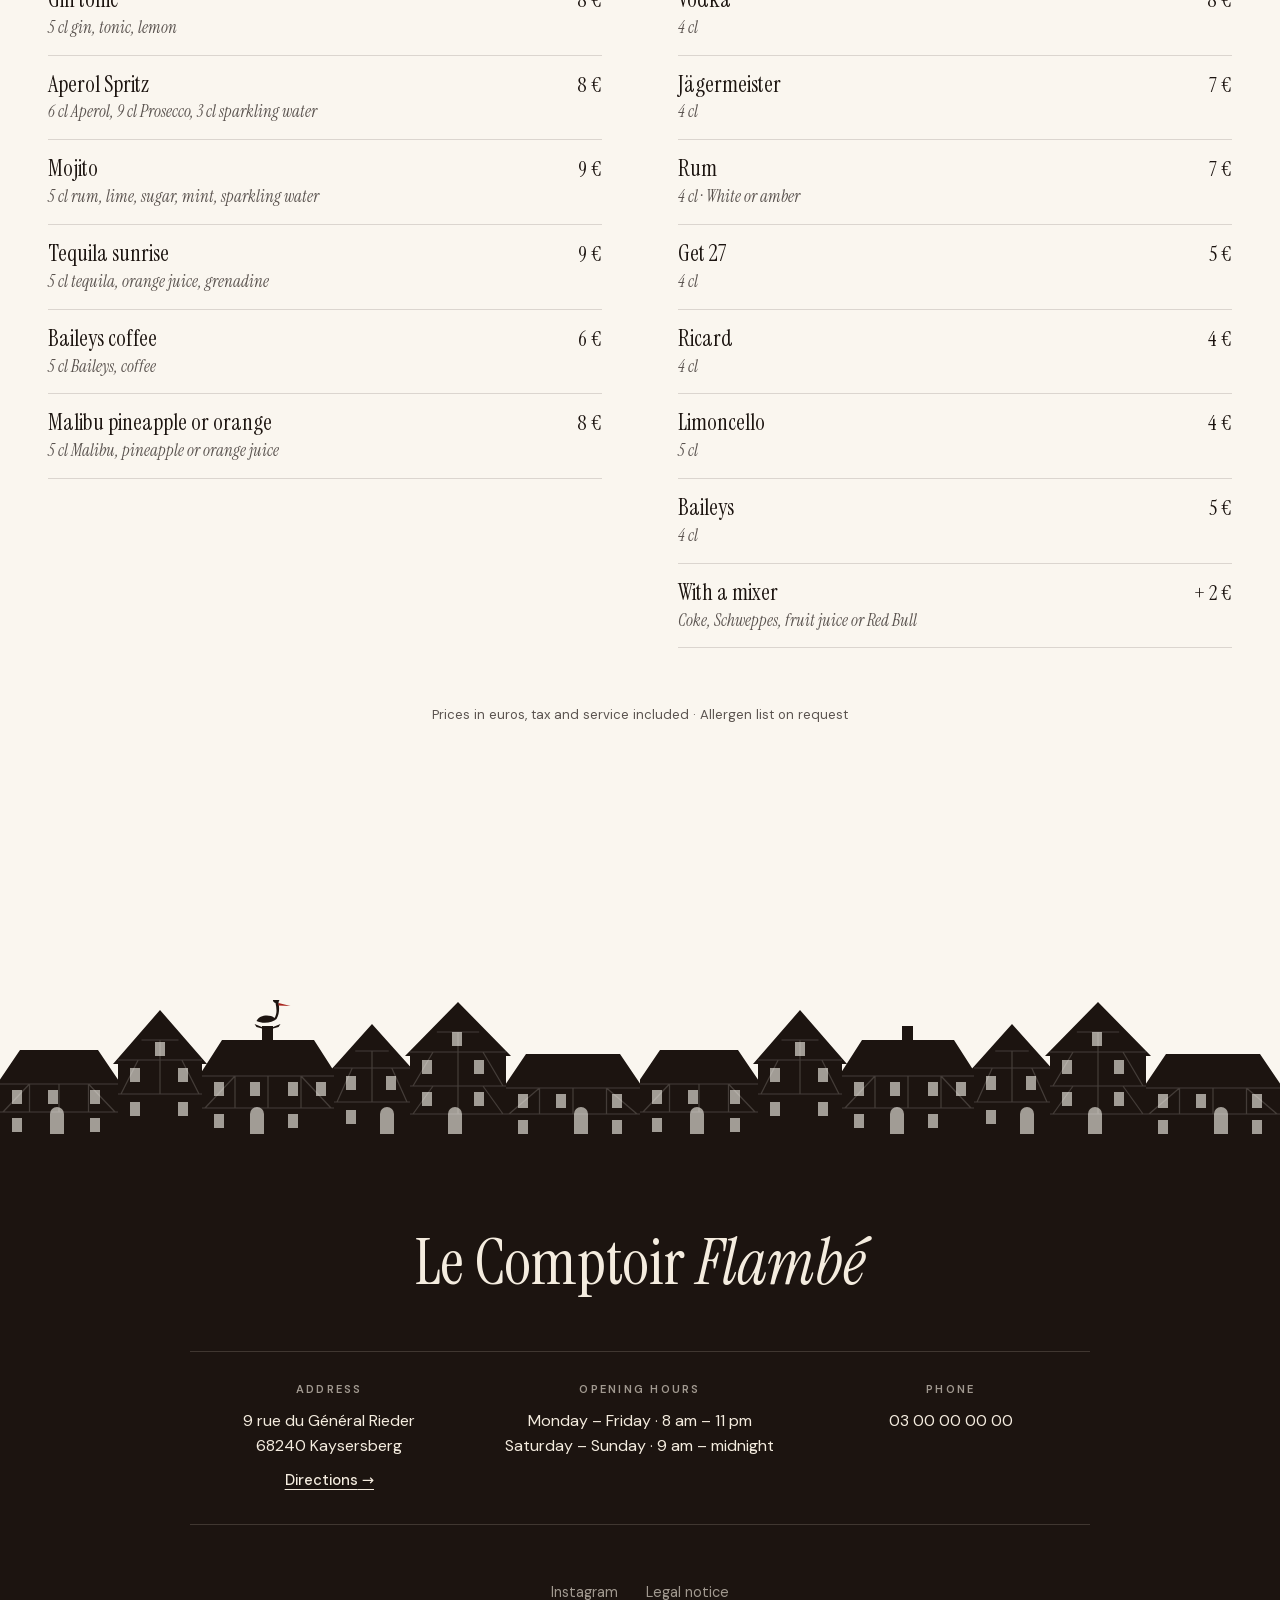
==== commit 4a8bf727: "Nouveau logo : le tampon rond à la cigogne remplace la plaque rouge (en-tête, menu plein écran, aper" ====
--- a/carte.html
+++ b/carte.html
@@ -26,7 +26,7 @@
   <meta property="og:image" content="https://lecomptoirflambe.fr/images/apercu-kaysersberg.jpg">
   <meta property="og:image:width" content="1200">
   <meta property="og:image:height" content="630">
-  <meta property="og:image:alt" content="L&#39;enseigne du Comptoir Flambé devant la fontaine de Kaysersberg">
+  <meta property="og:image:alt" content="Le logo du Comptoir Flambé devant la fontaine de Kaysersberg">
   <meta name="twitter:card" content="summary_large_image">
   <link rel="stylesheet" href="style.css">
   <script>document.documentElement.classList.add('js')</script>
@@ -36,7 +36,7 @@
   <!-- ============ EN-TÊTE ============ -->
   <header class="header is-solid" id="header">
     <a href="./" class="brand" aria-label="Le Comptoir Flambé, accueil">
-      <img class="brand__logo" src="images/logo-plaque.svg" alt="Le Comptoir Flambé" width="75" height="45">
+      <img class="brand__logo" src="images/logo-tampon.webp" alt="Le Comptoir Flambé" width="92" height="92">
     </a>
     <nav class="header__nav" aria-label="Navigation principale">
       <a href="./" data-de="Startseite" data-en="Home">Accueil</a>
@@ -57,7 +57,7 @@
   <!-- ============ MENU PLEIN ÉCRAN (mobile) ============ -->
   <div class="overlay" id="overlay" role="dialog" aria-modal="true" aria-label="Menu">
     <div class="overlay__top">
-      <a href="./" class="brand" aria-label="Le Comptoir Flambé, accueil"><img class="brand__logo" src="images/logo-plaque.svg" alt="Le Comptoir Flambé" width="75" height="45"></a>
+      <a href="./" class="brand" aria-label="Le Comptoir Flambé, accueil"><img class="brand__logo" src="images/logo-tampon.webp" alt="Le Comptoir Flambé" width="92" height="92"></a>
       <button class="overlay__close" type="button" data-de="Schließen" data-en="Close">Fermer</button>
     </div>
     <nav class="overlay__nav">
--- a/style.css
+++ b/style.css
@@ -1,6 +1,6 @@
 /* =========================================================
    Le Comptoir Flambé — feuille de style
-   Couleurs provisoires : à caler sur le logo (variables ci-dessous)
+   Couleurs accordées au logo (variables ci-dessous)
    ========================================================= */
 /* ---------- Polices (hébergées sur le site, rien n'est chargé depuis Google) ---------- */
 @font-face {
@@ -168,7 +168,9 @@
   box-shadow: 0 1px 0 var(--line);
 }
 .brand { font: 400 1.6rem/1 var(--serif); text-decoration: none; white-space: nowrap; }
-.brand__logo { display: block; height: 46px; width: auto; }
+/* Le tampon rond dépasse sous l'en-tête, comme un sceau posé sur le filet */
+.header .brand { align-self: flex-start; margin-top: 8px; }
+.brand__logo { display: block; width: 92px; height: 92px; }
 .header__nav { display: flex; gap: 32px; }
 .header__nav a { position: relative; font-size: .92rem; text-decoration: none; opacity: .8; transition: opacity .2s; }
 .header__nav a:hover, .header__nav a[aria-current] { opacity: 1; }
@@ -345,10 +347,10 @@
 /* ---------- Galerie ---------- */
 .gallery { padding: clamp(32px, 5vw, 64px) 0 clamp(16px, 3vw, 40px); }
 .gallery__track {
-  display: grid; grid-template-columns: repeat(4, 1fr); gap: 12px;
-  width: min(1400px, 100% - 2 * var(--gutter)); margin-inline: auto;
-}
-.gallery__track img { width: 100%; aspect-ratio: 3 / 4; object-fit: cover; border-radius: var(--radius); }
+  display: grid; grid-template-columns: repeat(3, 1fr); gap: 12px;
+  width: min(1200px, 100% - 2 * var(--gutter)); margin-inline: auto;
+}
+.gallery__track img { width: 100%; height: auto; aspect-ratio: 3 / 4; object-fit: cover; border-radius: var(--radius); }
 
 /* ---------- Infos ---------- */
 .infos { padding: clamp(48px, 7vw, 88px) 0 clamp(16px, 3vw, 40px); }
@@ -442,6 +444,9 @@
 @media (max-width: 960px) {
   .header__nav { display: none; }
   .burger { display: block; }
+  /* Le tampon rentre dans l'en-tête : dessous, il recouvrirait les onglets de la carte */
+  .header .brand { align-self: center; margin-top: 0; }
+  .brand__logo { width: 56px; height: 56px; }
   .house__grid, .infos__grid { grid-template-columns: 1fr; }
   .infos__map > * { aspect-ratio: 16 / 10; }
 }
@@ -450,7 +455,7 @@
   :root { --header-h: 62px; }
   .header__cta { display: none; }
   .brand { font-size: 1.45rem; }
-  .brand__logo { height: 42px; }
+  .brand__logo { width: 52px; height: 52px; }
   .hero__title { line-height: .92; }
   .btn { min-height: 48px; padding: 0 26px; }
   .chips { justify-content: space-between; gap: 16px; overflow-x: auto; scrollbar-width: none; }
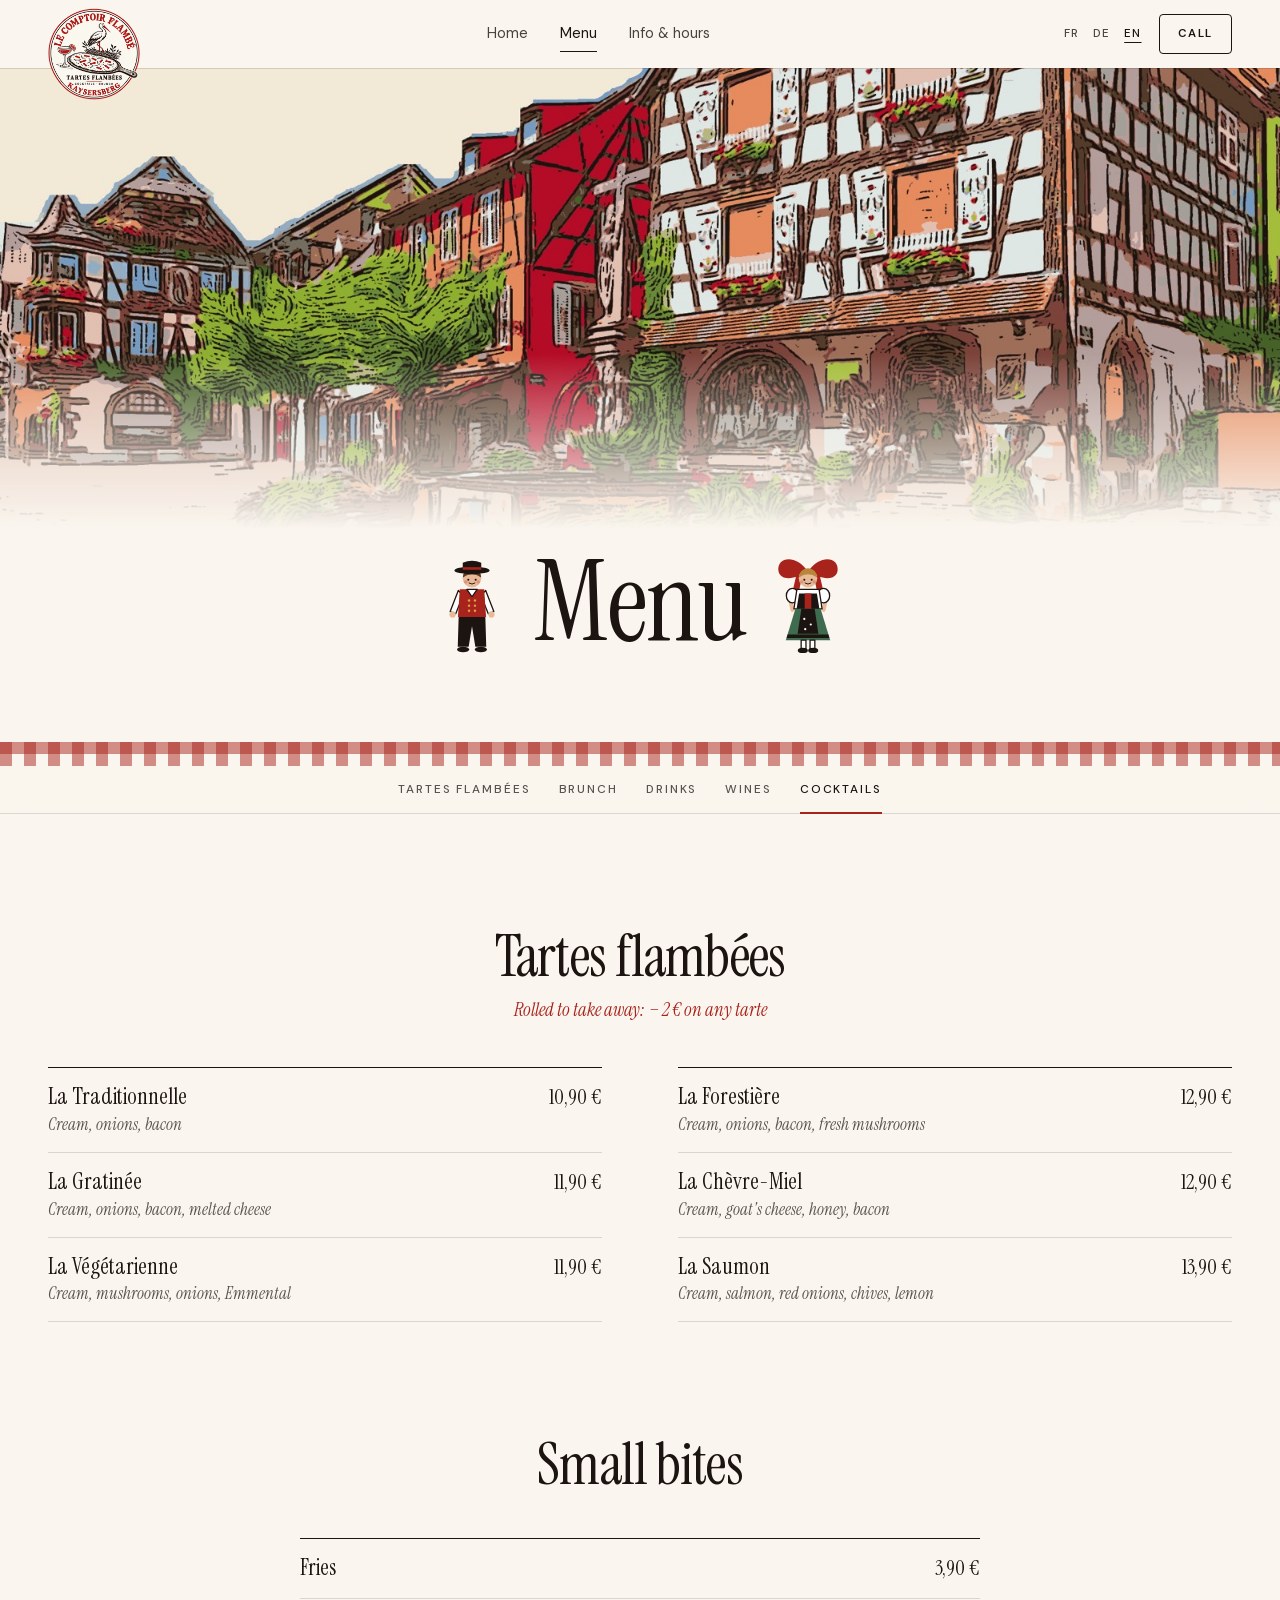
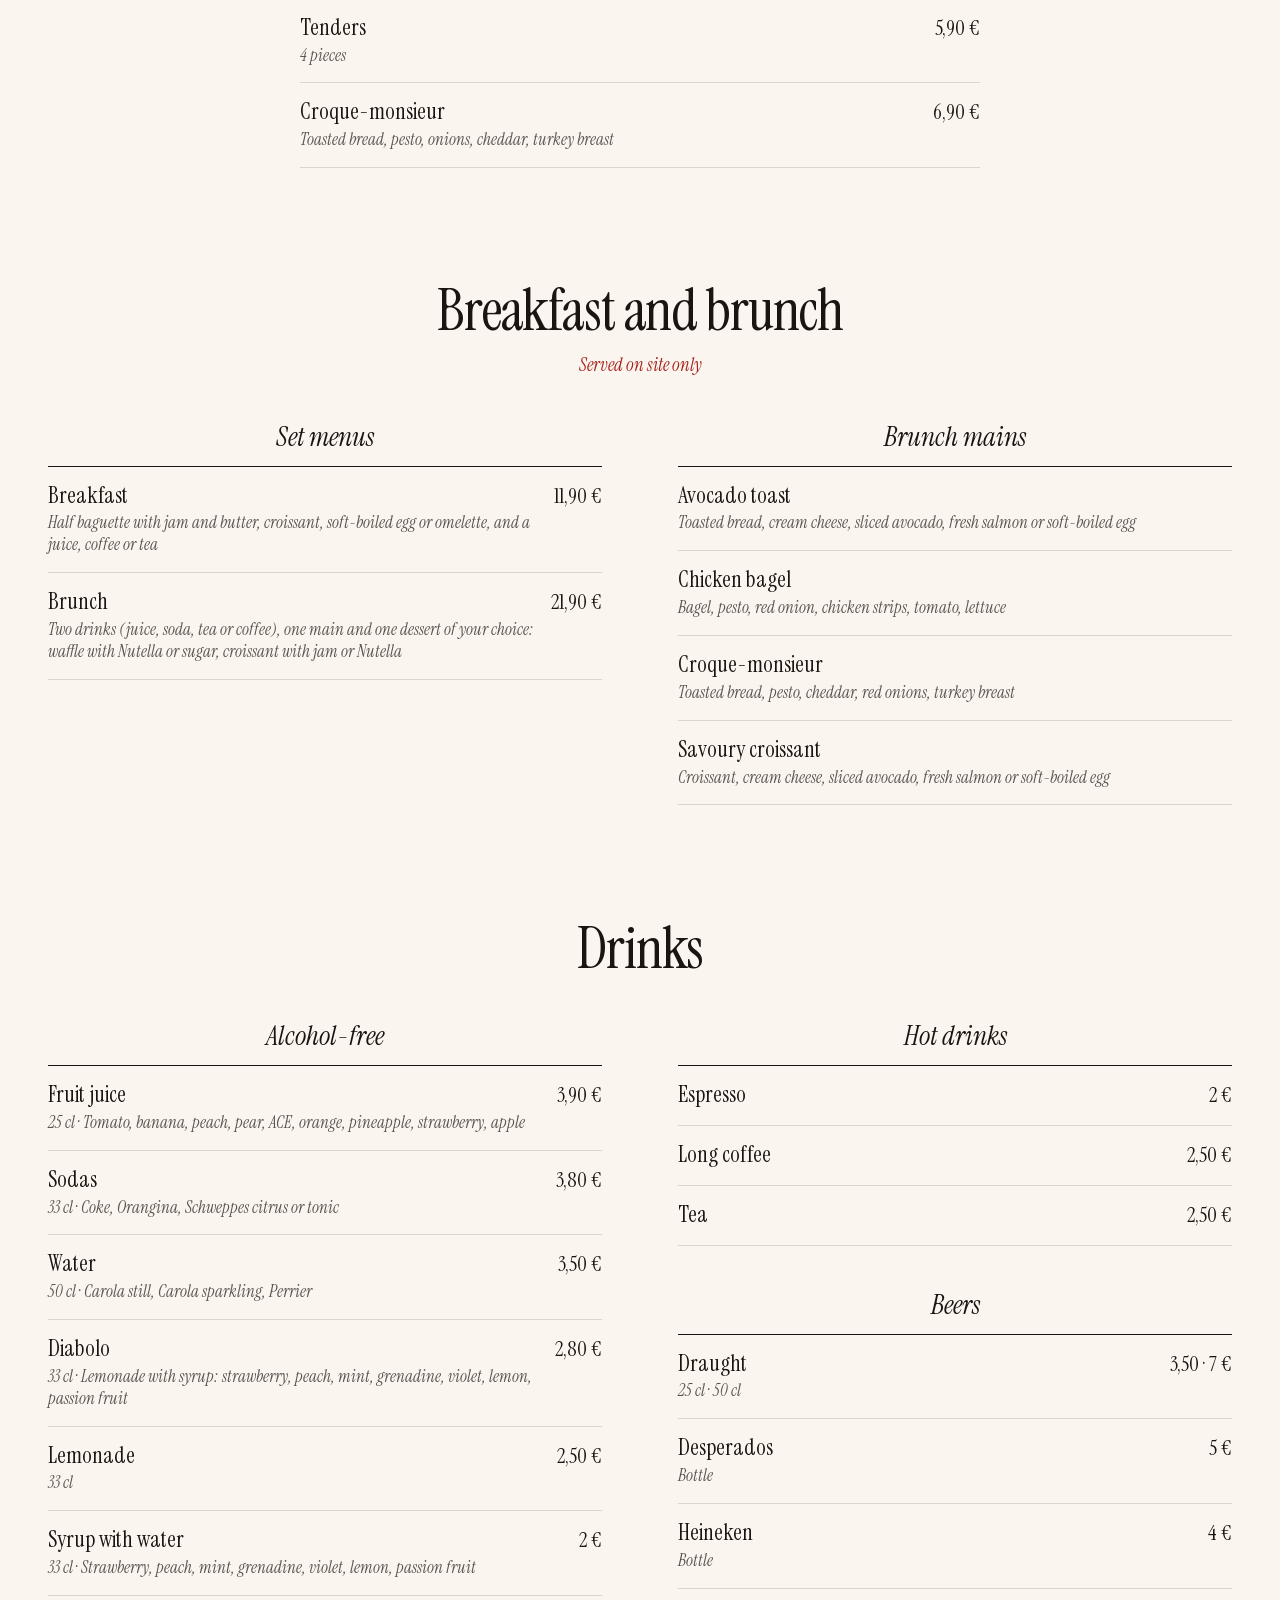
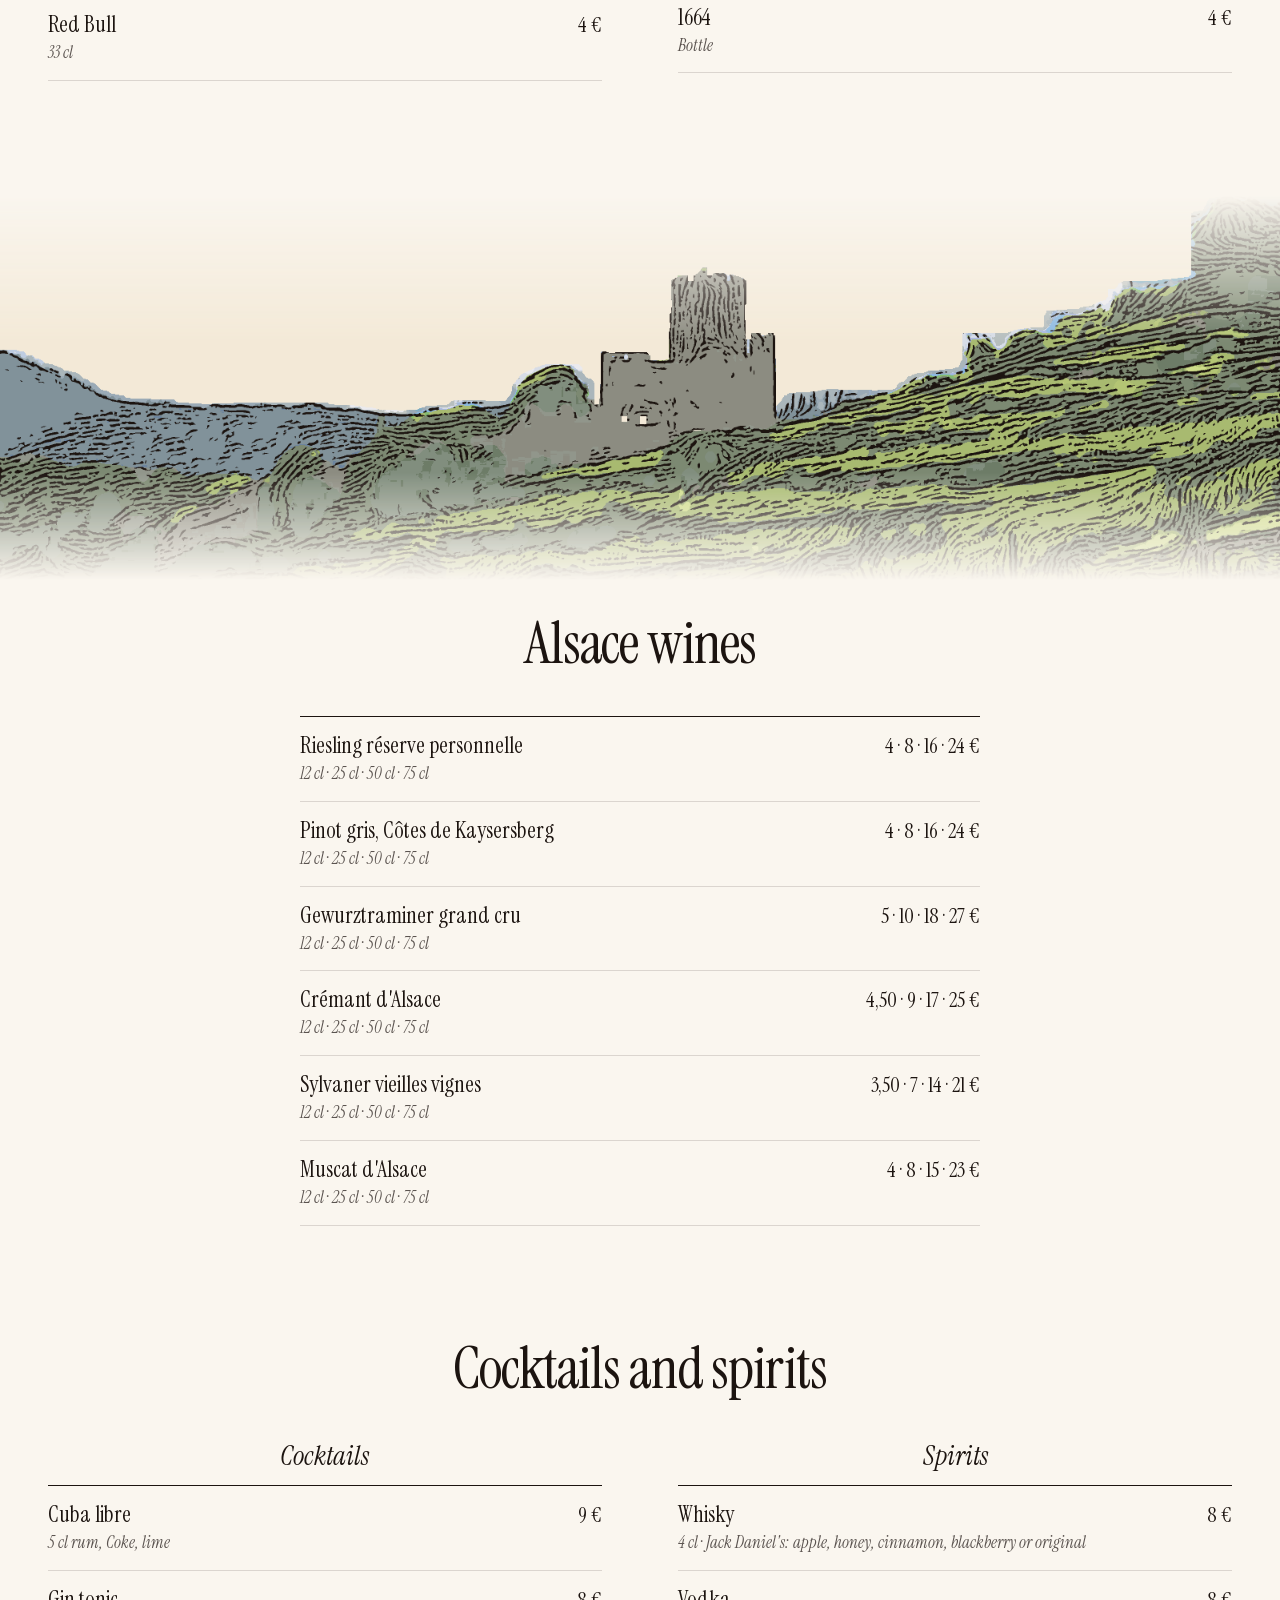
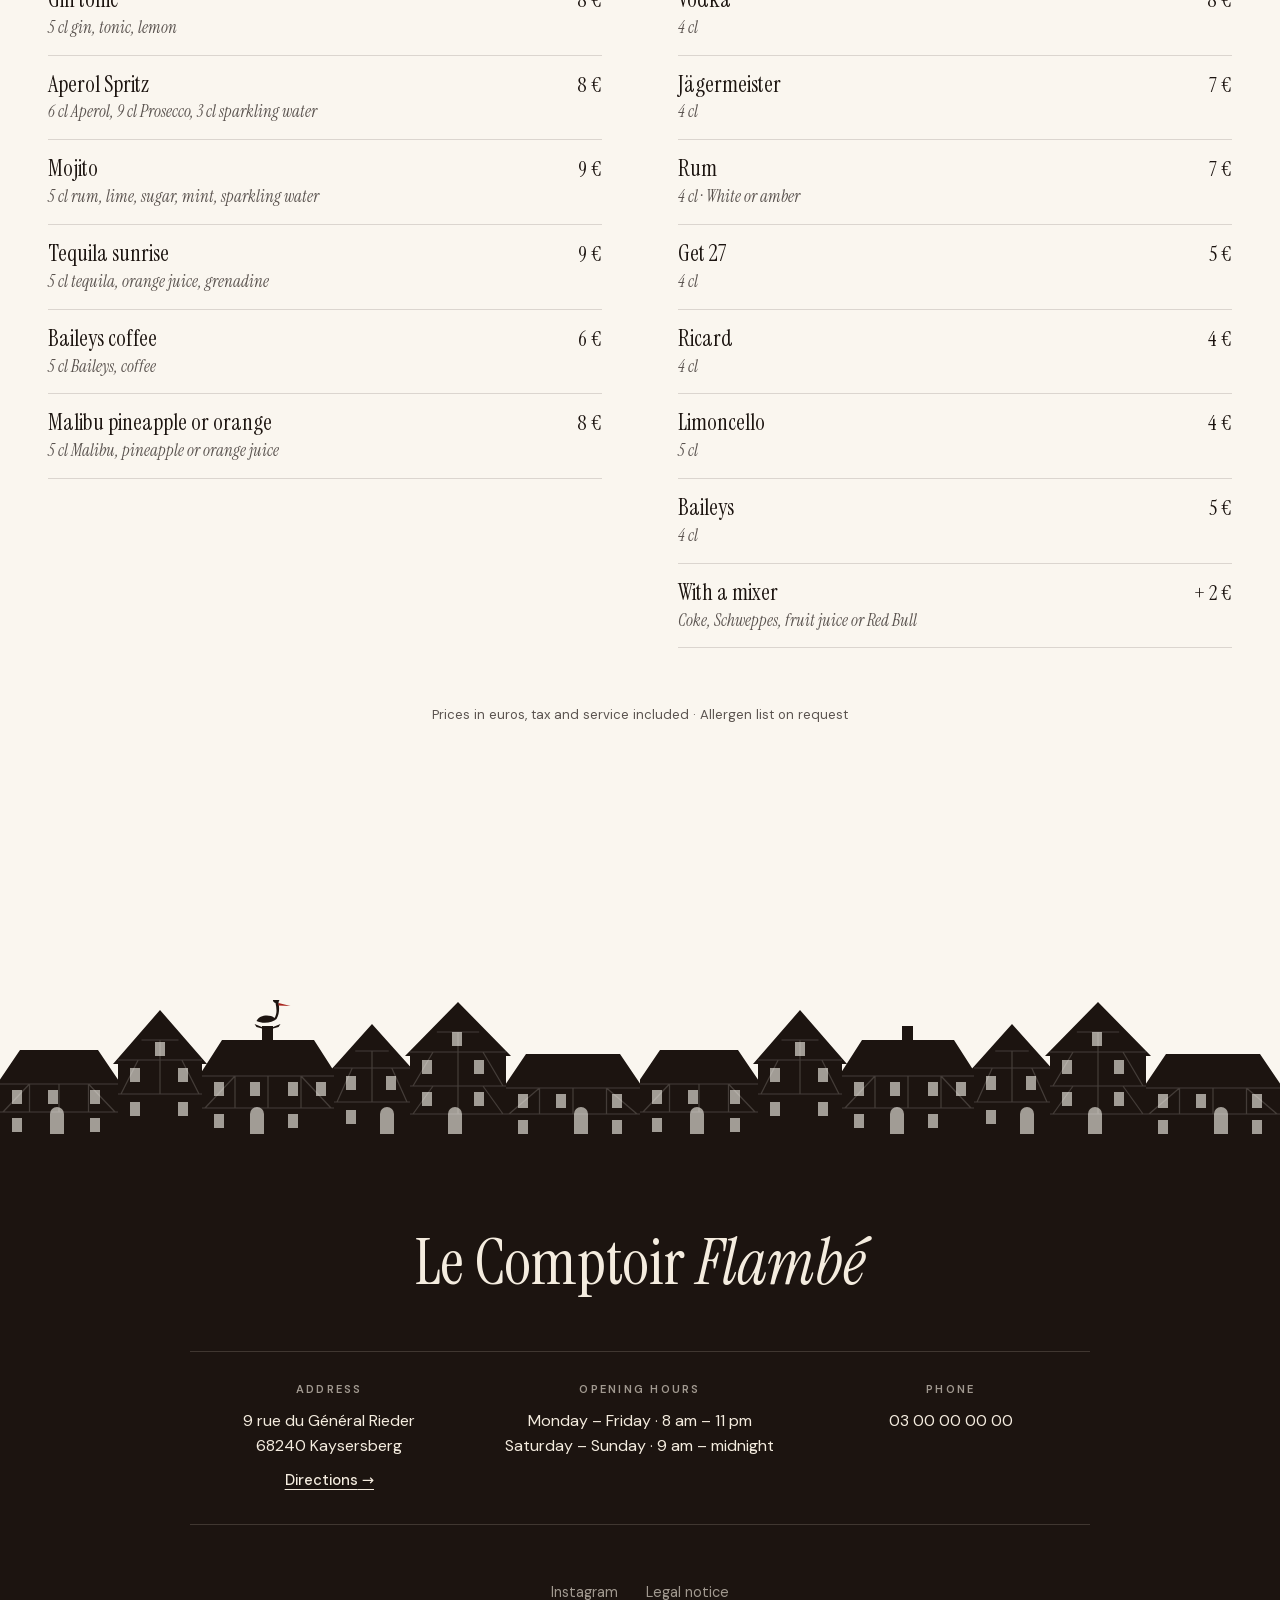
==== commit fd55996c: "Icône du site : la tasse de café et la tarte flambée remplacent la cigogne sur fond rouge (onglet, G" ====
--- a/carte.html
+++ b/carte.html
@@ -12,7 +12,6 @@
   <link rel="preload" href="fonts/instrument-serif-italic-latin.woff2" as="font" type="font/woff2" crossorigin>
   <link rel="preload" href="fonts/dm-sans-normal-latin.woff2" as="font" type="font/woff2" crossorigin>
   <link rel="icon" href="favicon.ico" sizes="48x48">
-  <link rel="icon" href="images/favicon.svg" type="image/svg+xml">
   <link rel="icon" href="images/favicon-96.png" type="image/png" sizes="96x96">
   <link rel="apple-touch-icon" href="images/apple-touch-icon.png">
 
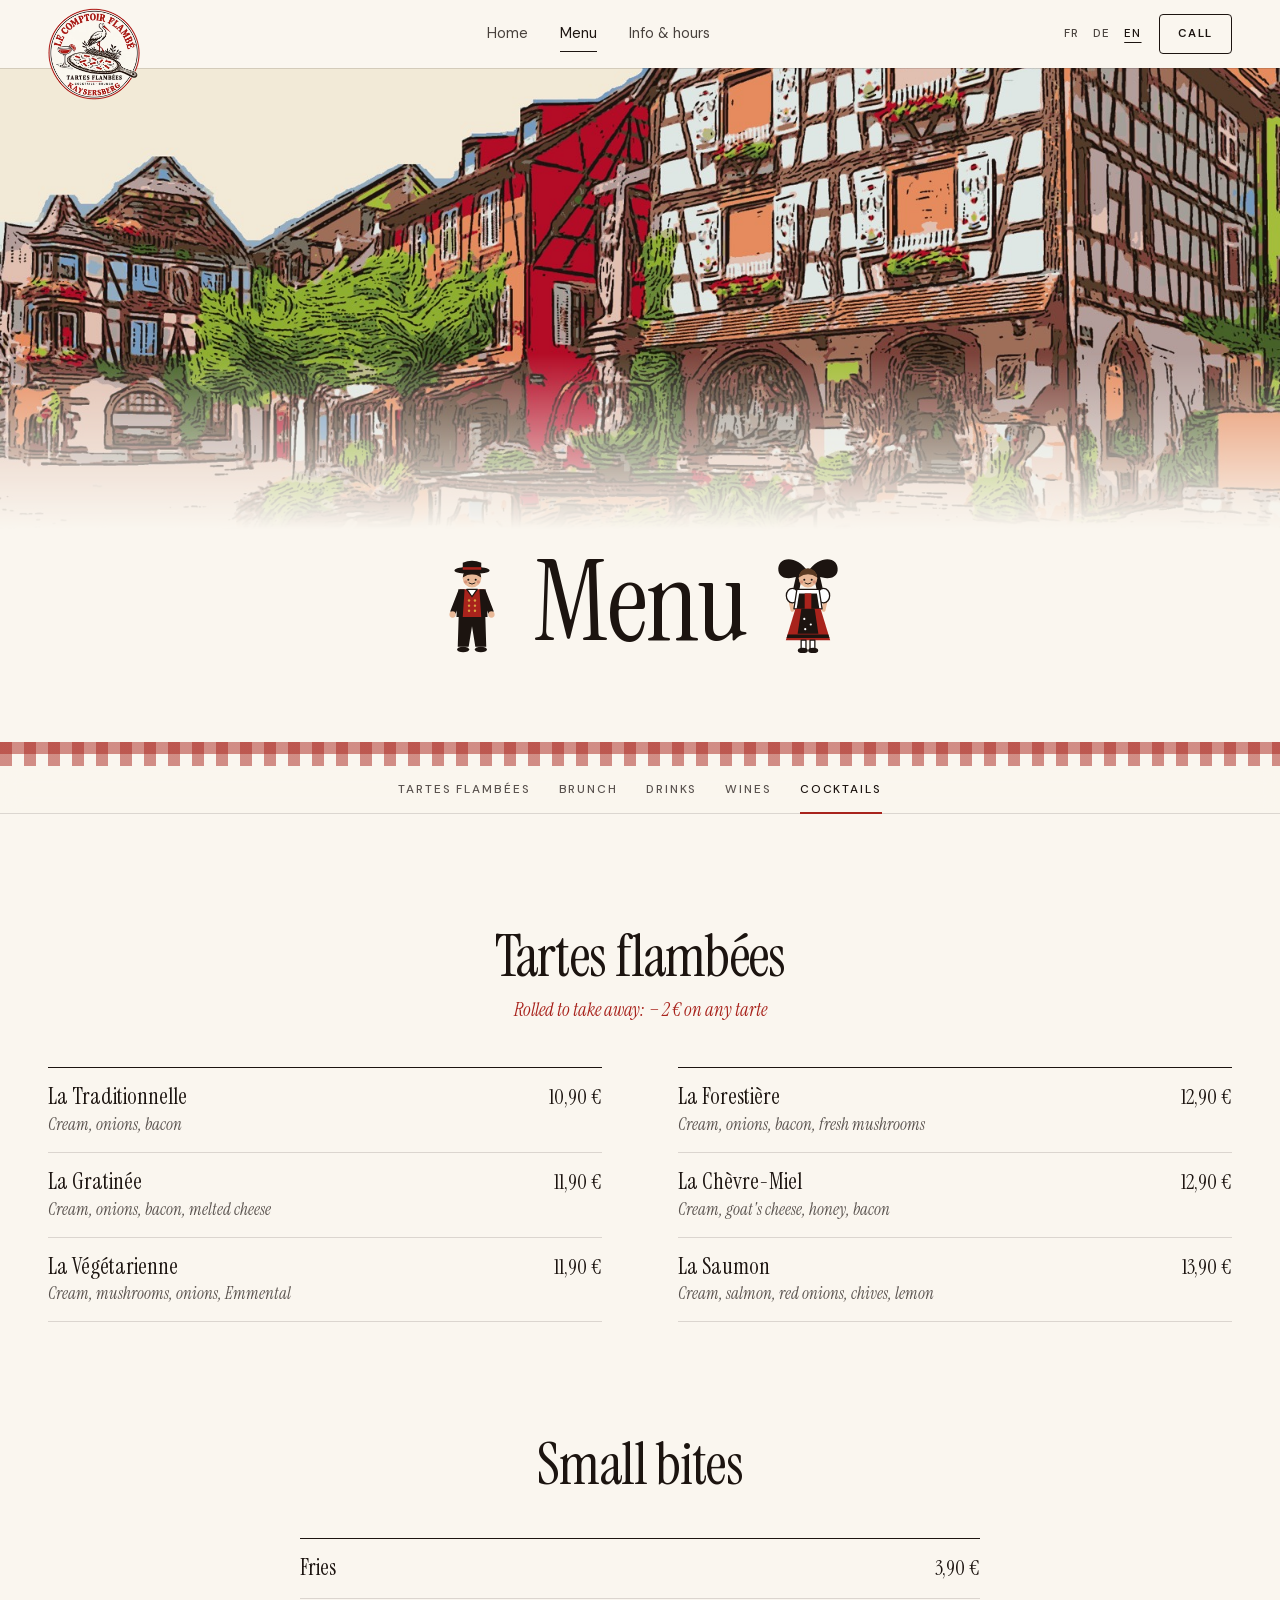
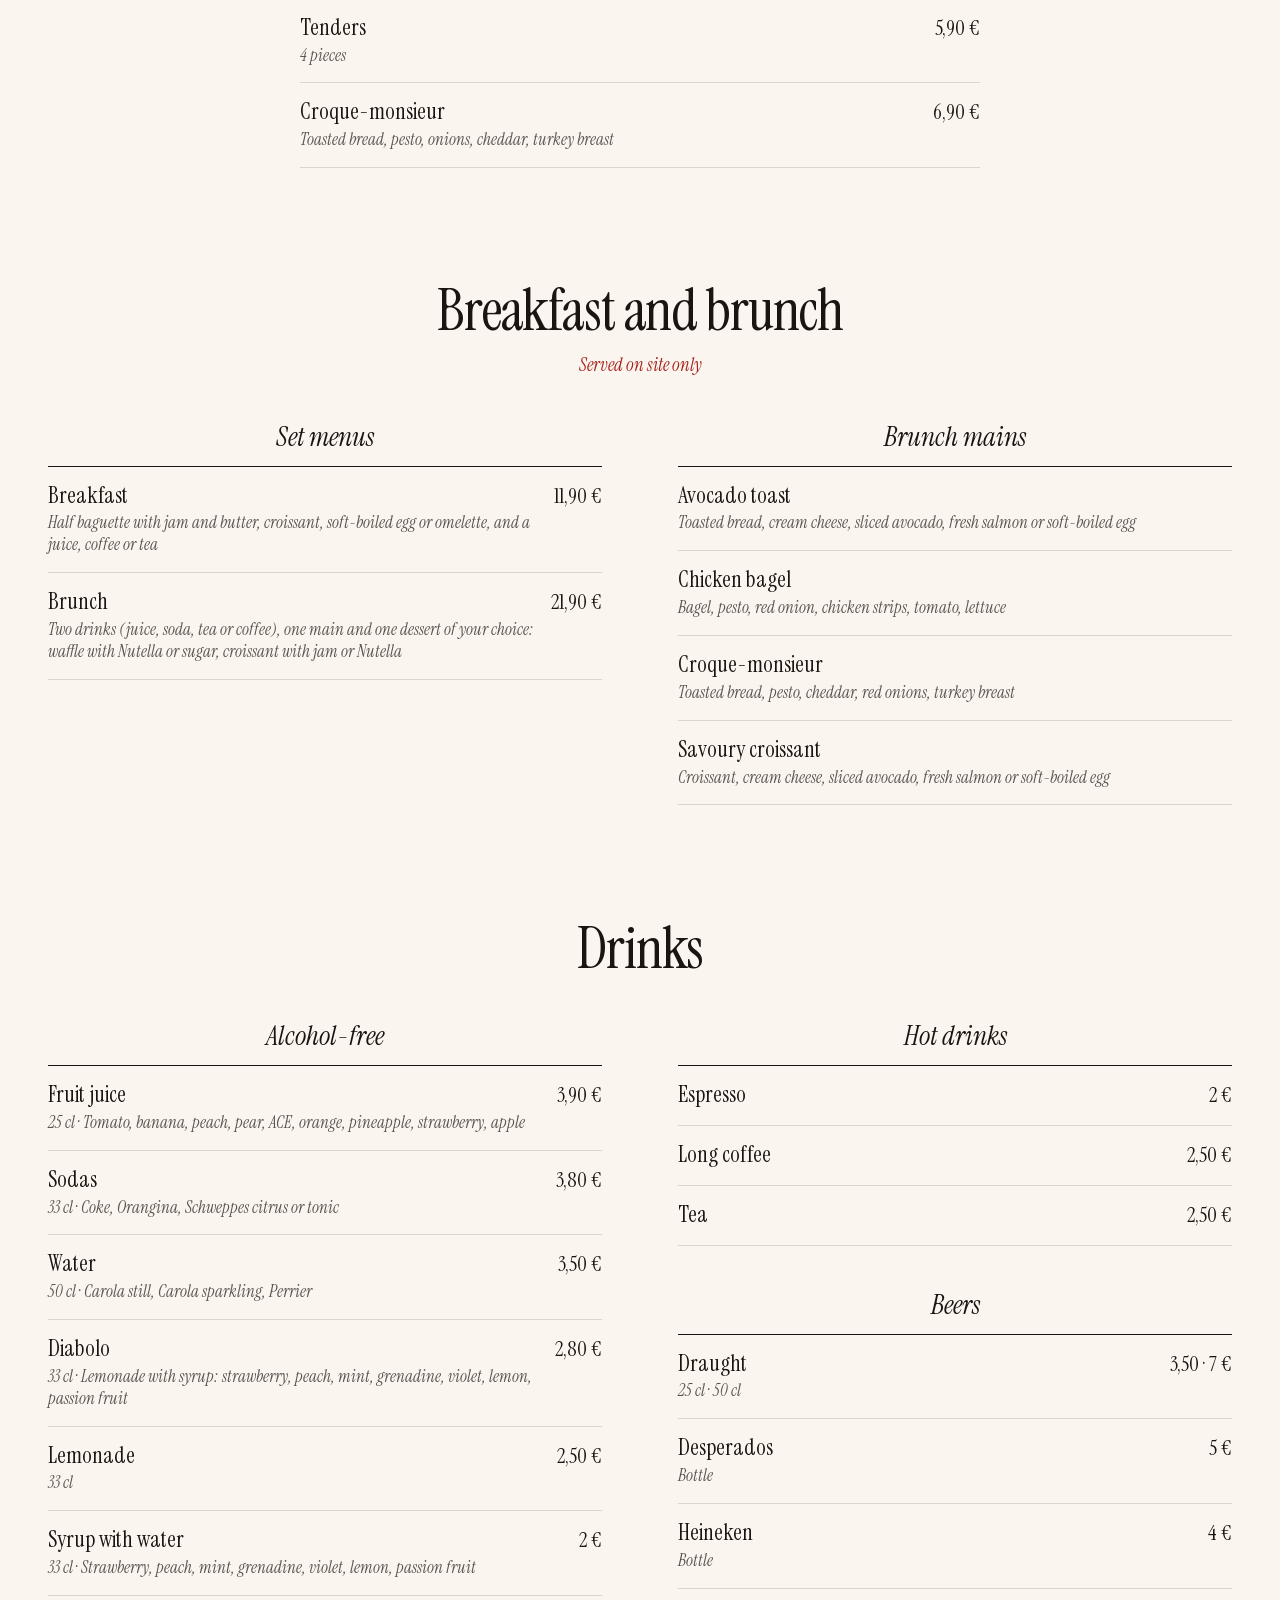
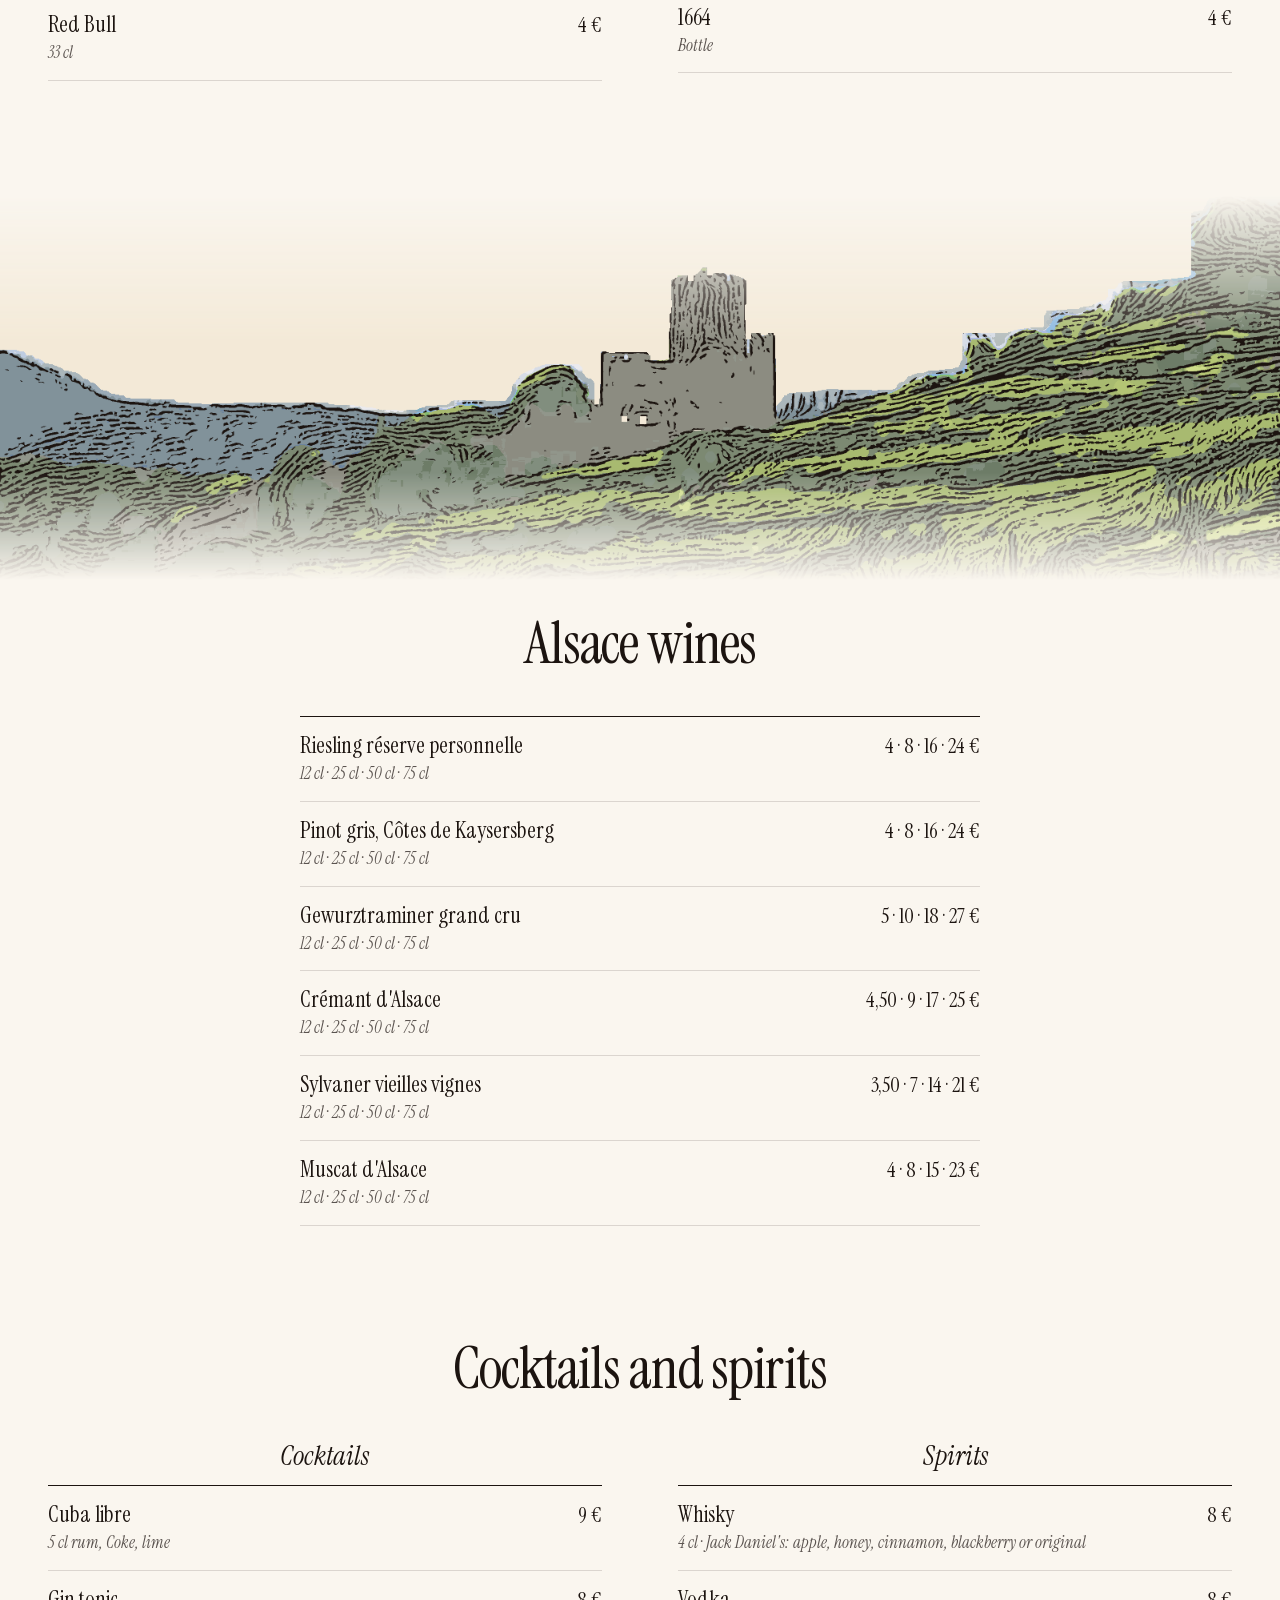
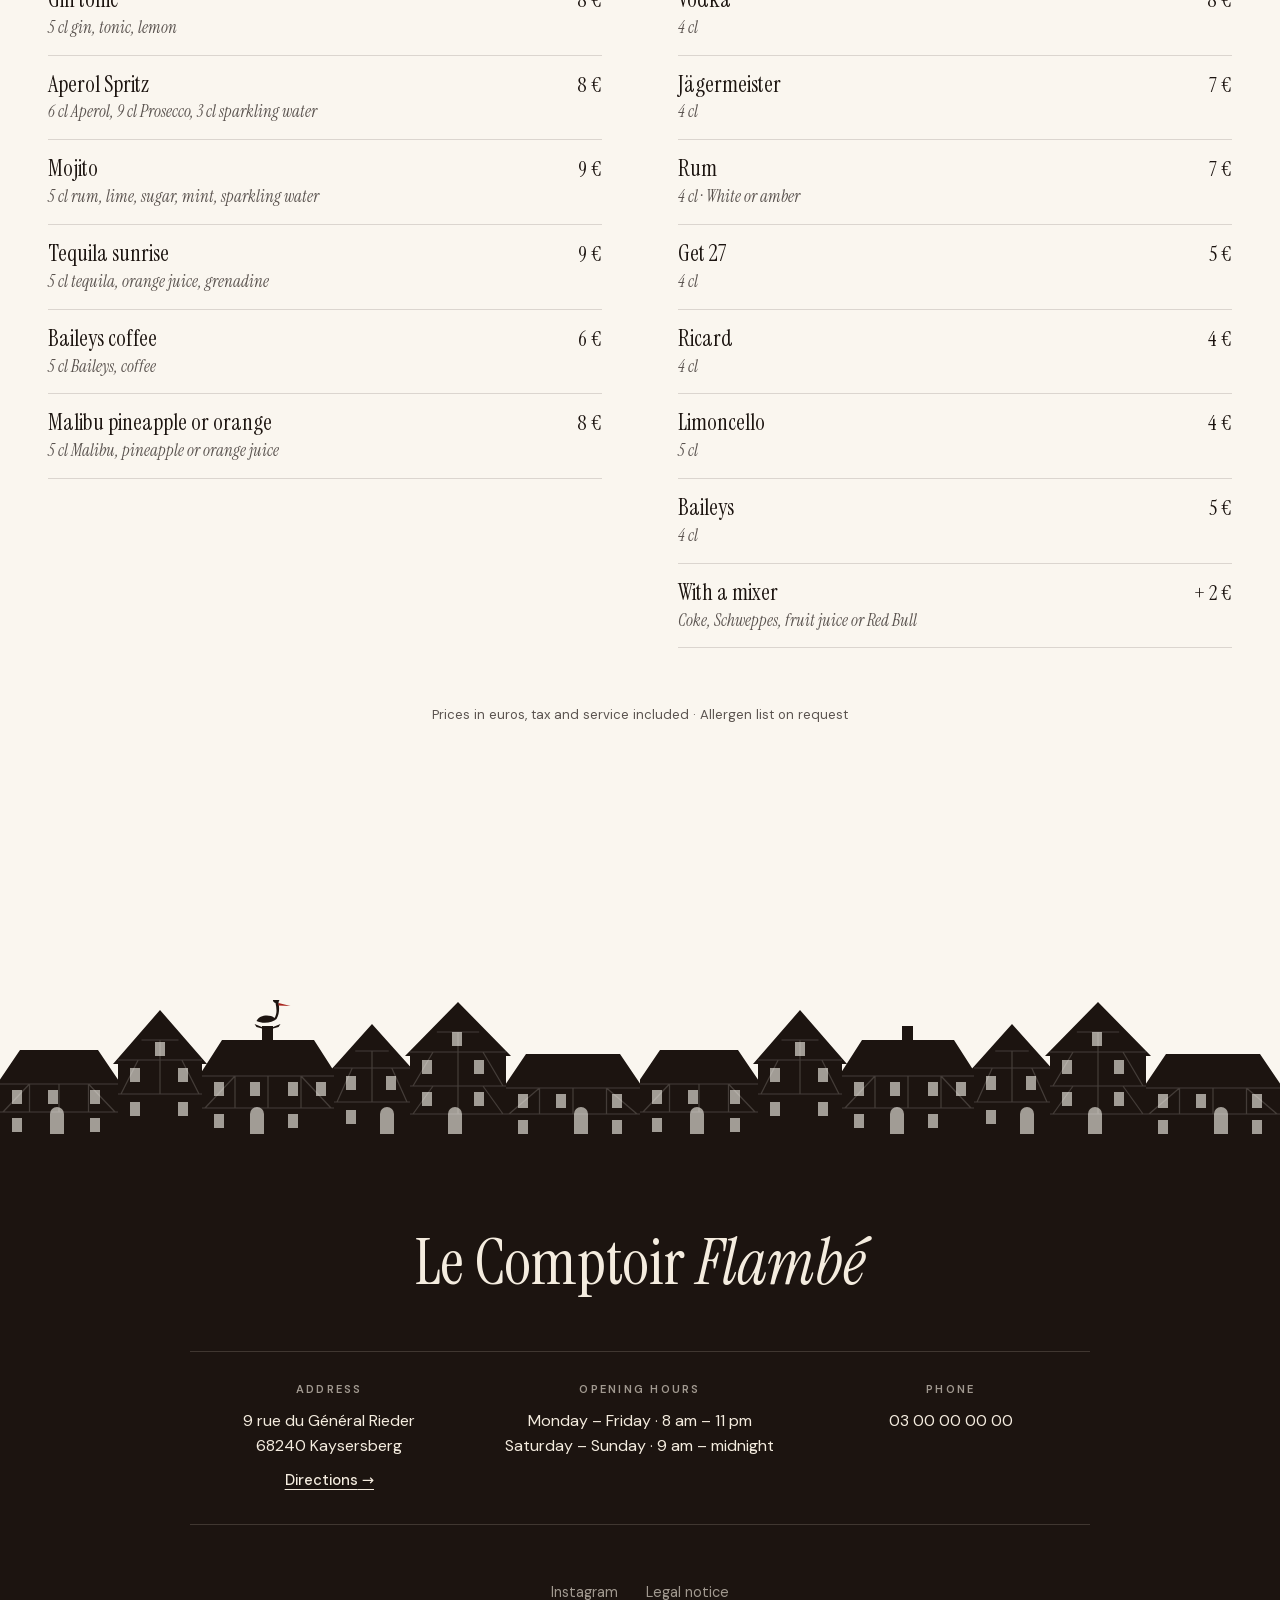
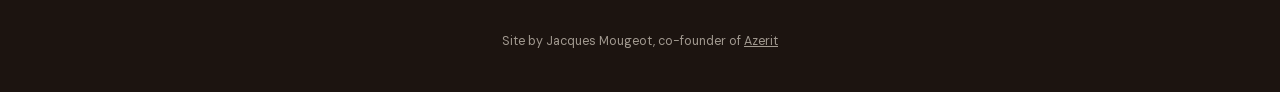
==== commit 44cdffdf: "Pied de page : ligne de crédit « Site réalisé par Jacques Mougeot, co-fondateur d'Azerit » sur les t" ====
--- a/carte.html
+++ b/carte.html
@@ -265,6 +265,7 @@
         <a href="#">Instagram</a>
         <a href="#" data-de="Impressum" data-en="Legal notice">Mentions légales</a>
       </nav>
+      <p class="footer__credit"><span data-de="Website von Jacques Mougeot, Mitgründer von " data-en="Site by Jacques Mougeot, co-founder of ">Site réalisé par Jacques Mougeot, co-fondateur d'</span><a href="https://www.azerit.tech" target="_blank" rel="noopener">Azerit</a></p>
     </div>
   </footer>
 
--- a/style.css
+++ b/style.css
@@ -426,6 +426,8 @@
 .footer__links { display: flex; justify-content: center; gap: 28px; font-size: .9rem; }
 .footer__links a { color: var(--on-dark-muted); text-decoration: none; }
 .footer__links a:hover { color: var(--on-dark); }
+.footer__credit { margin: 28px 0 0; font-size: .78rem; color: var(--on-dark-muted); }
+.footer__credit a:hover { color: var(--on-dark); }
 
 /* Village à colombages, dessiné au trait (bas du menu plein écran) */
 .village { display: block; margin-top: 8px; color: var(--on-dark); }
